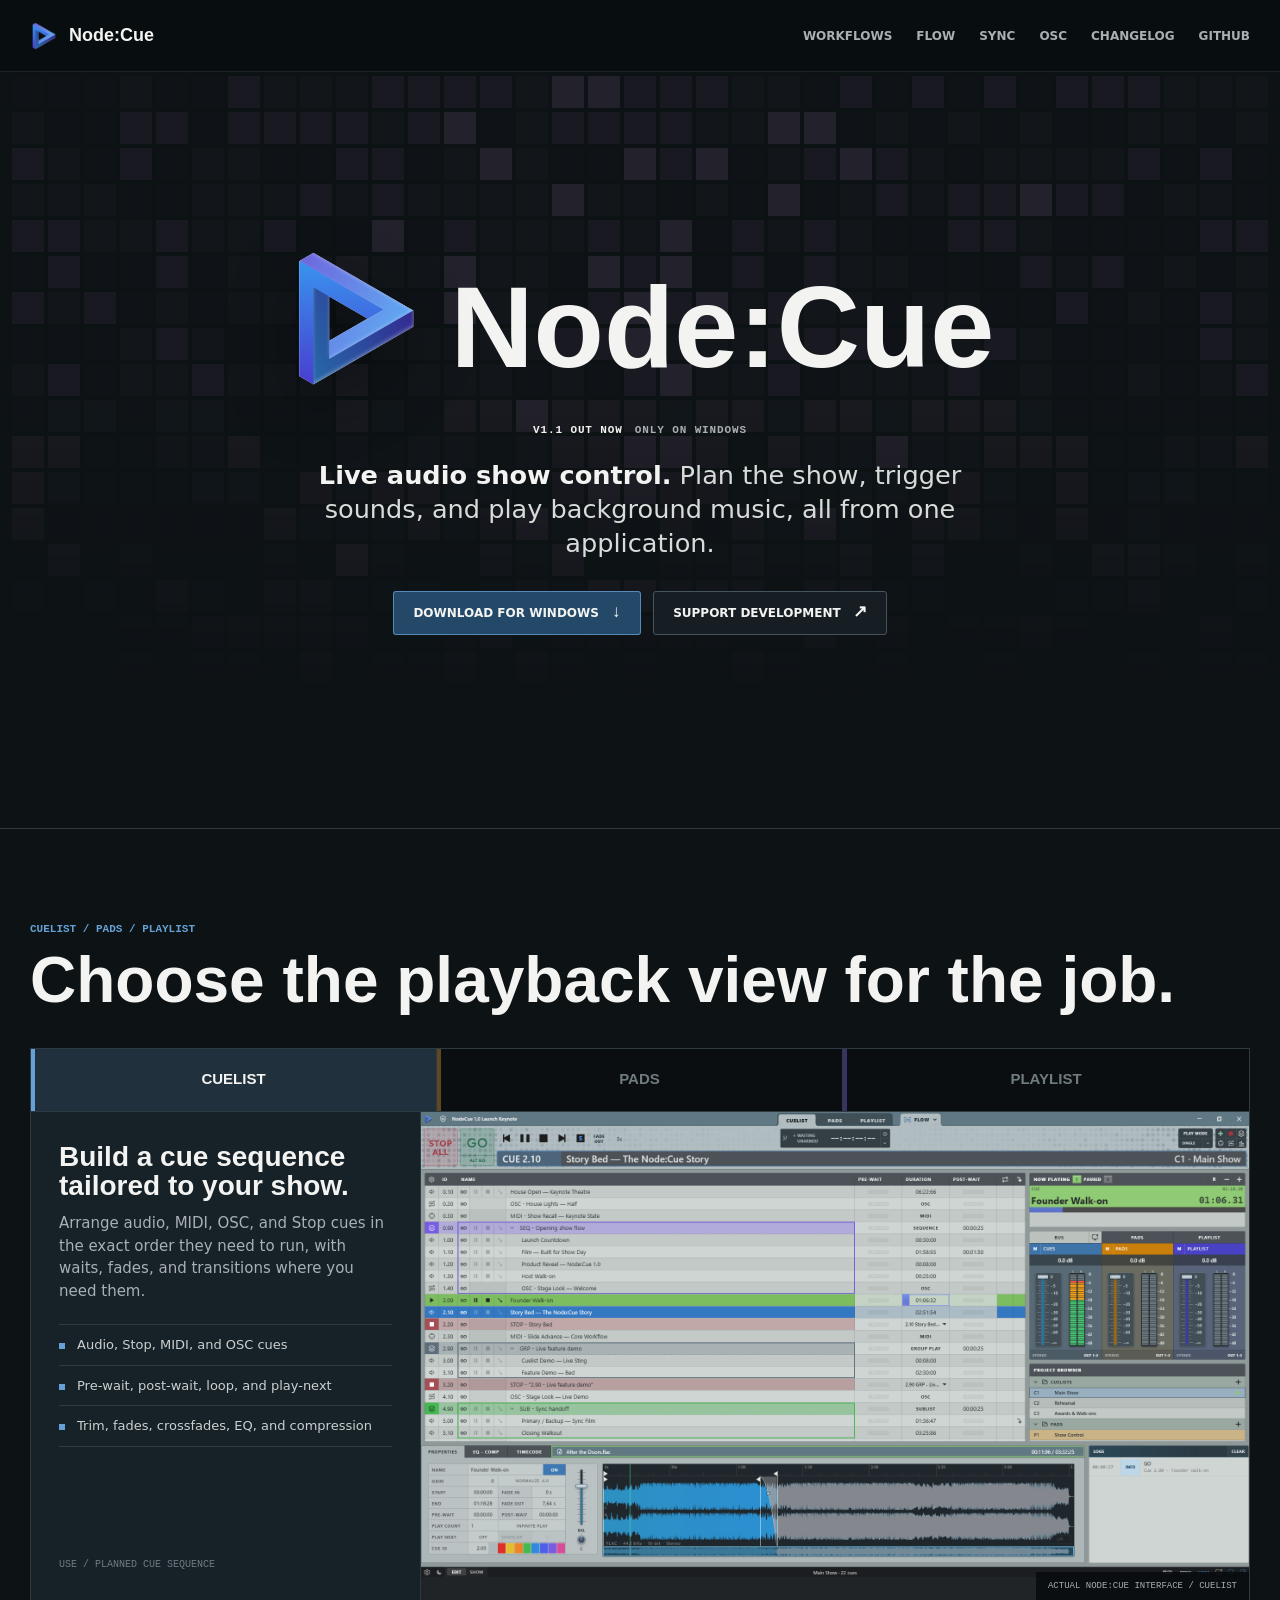
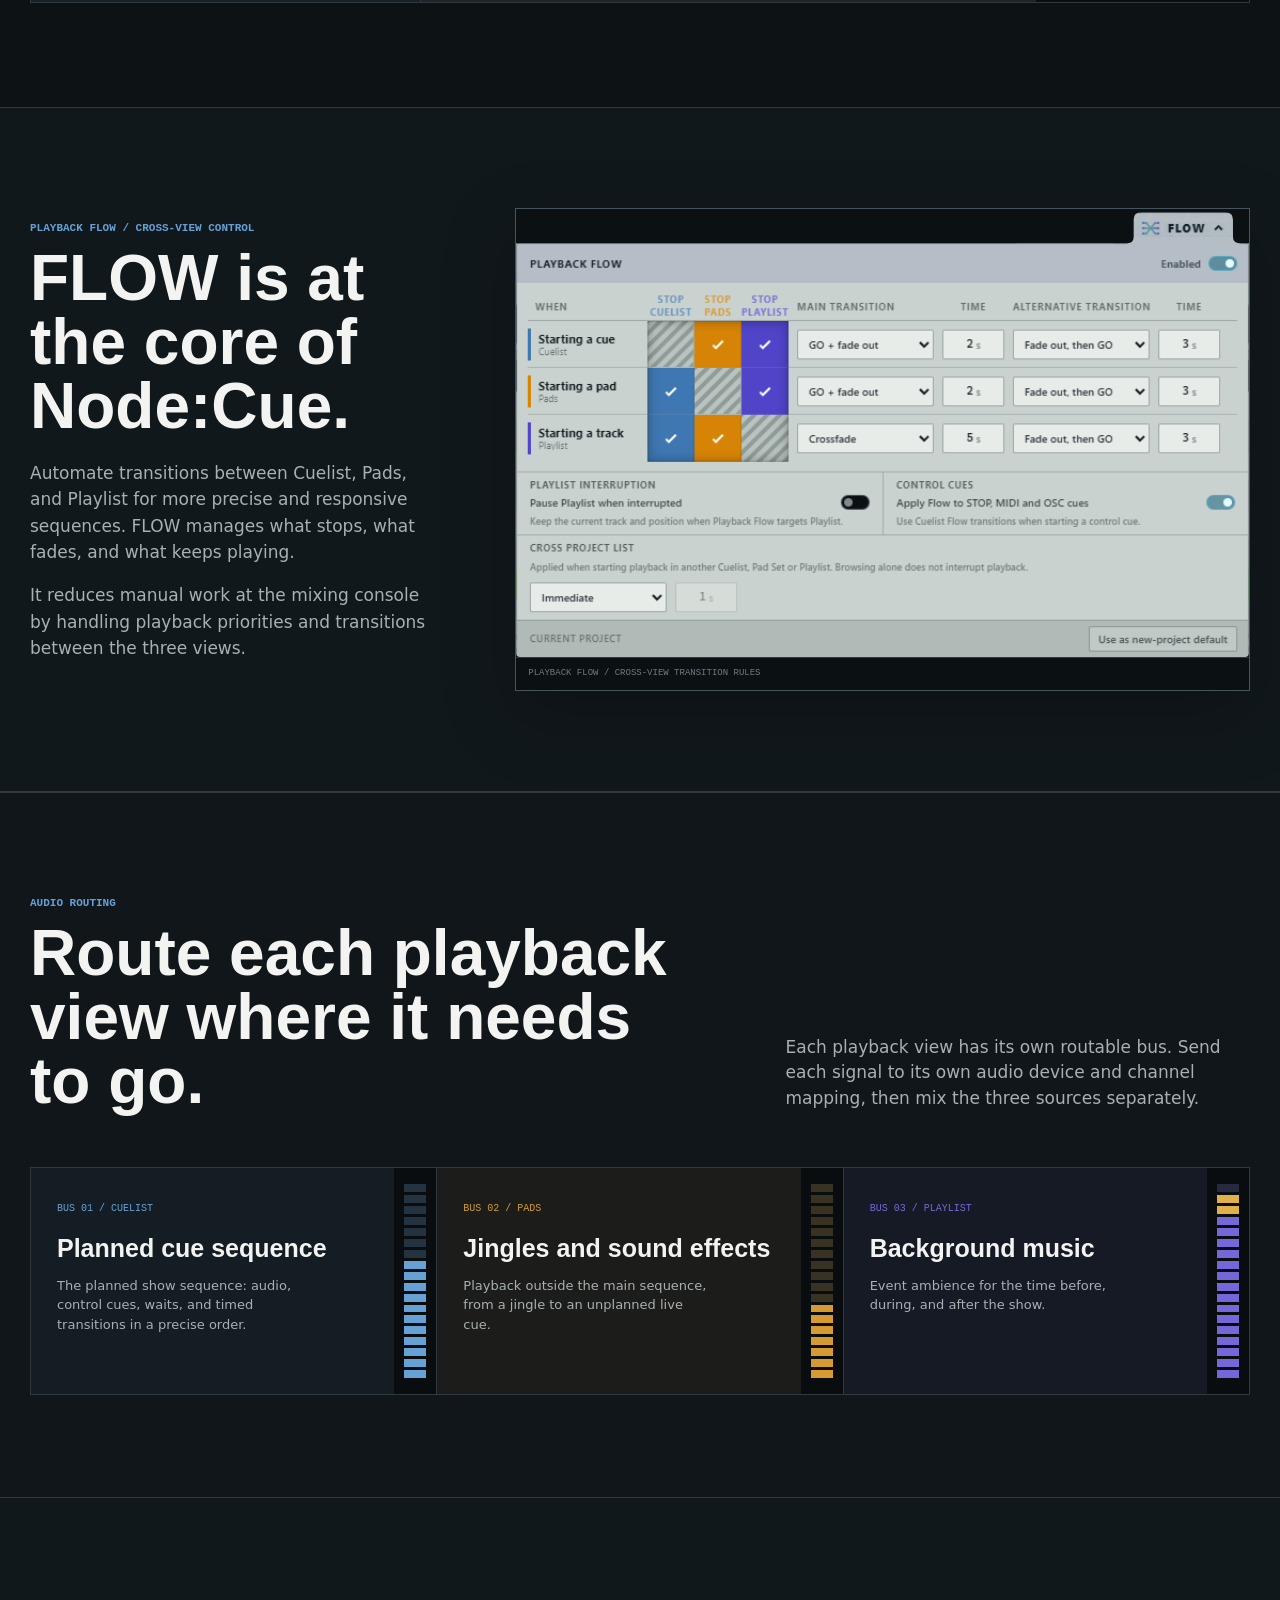
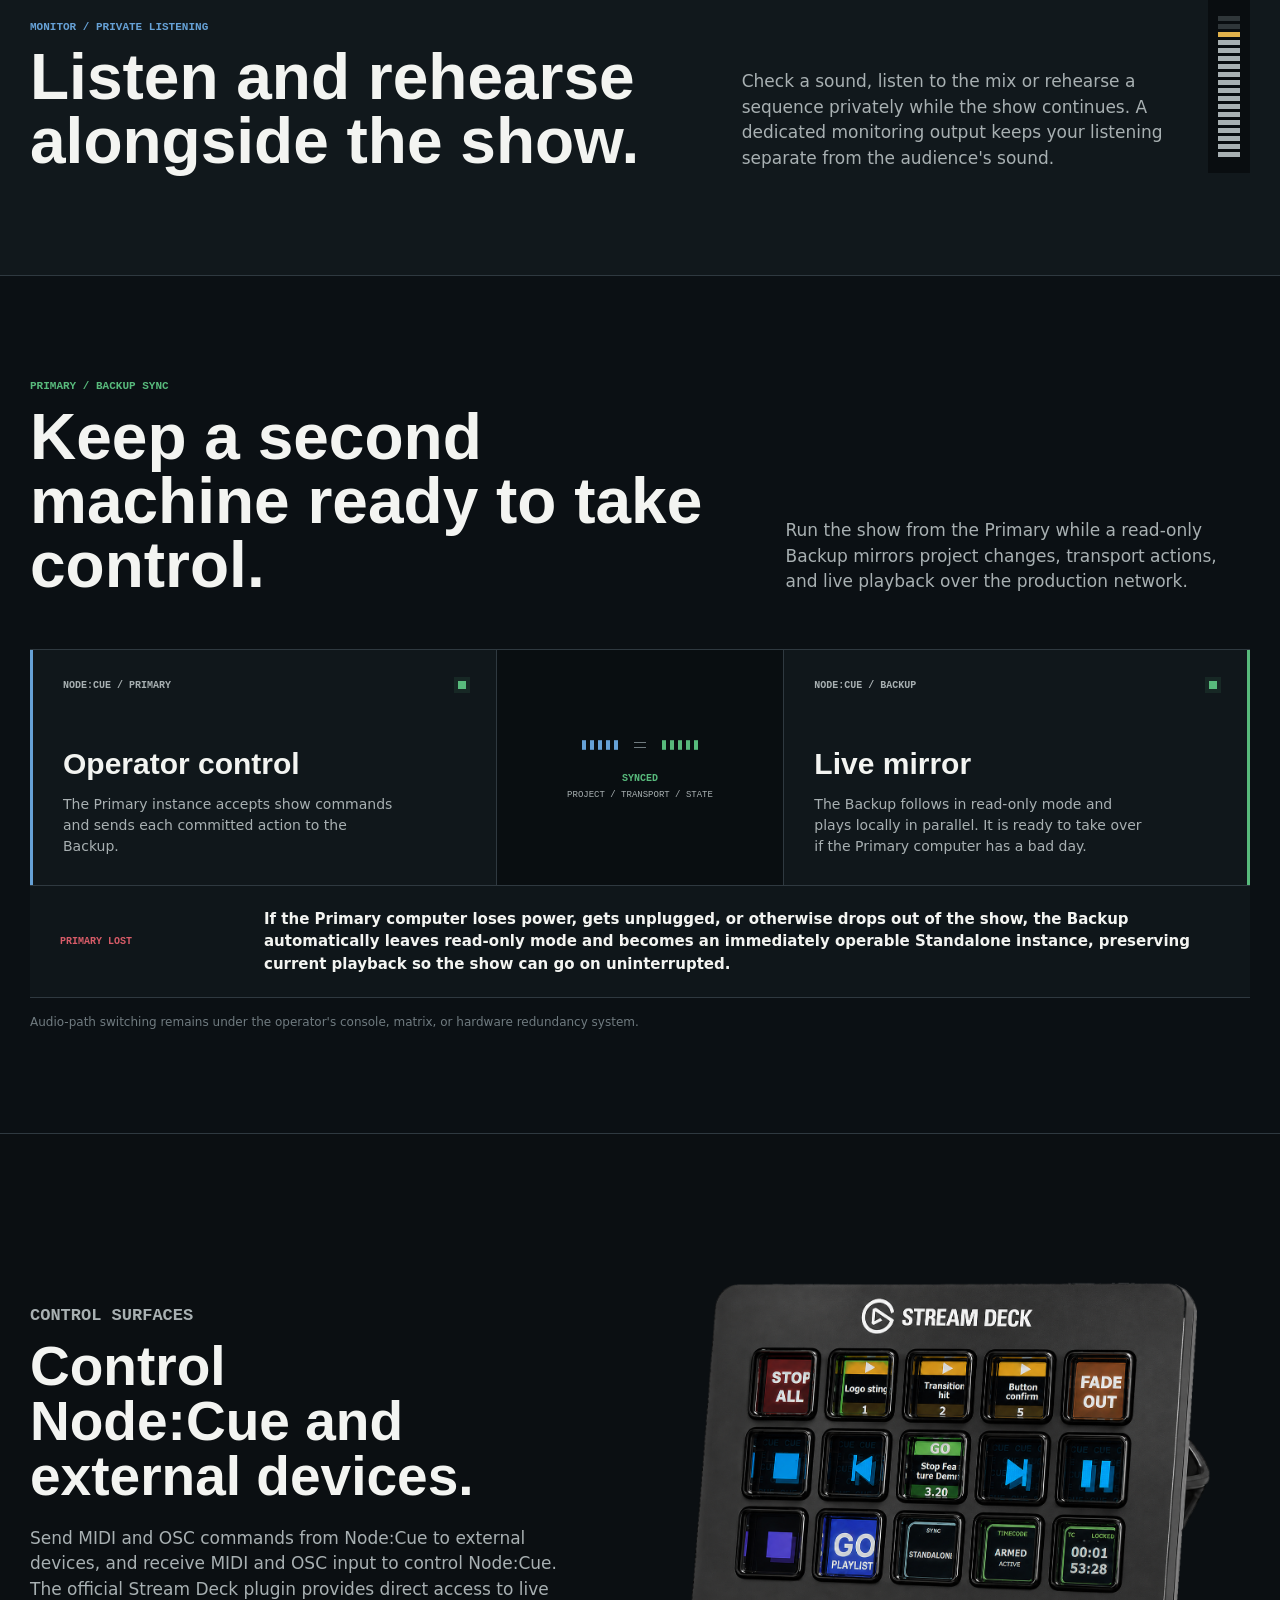
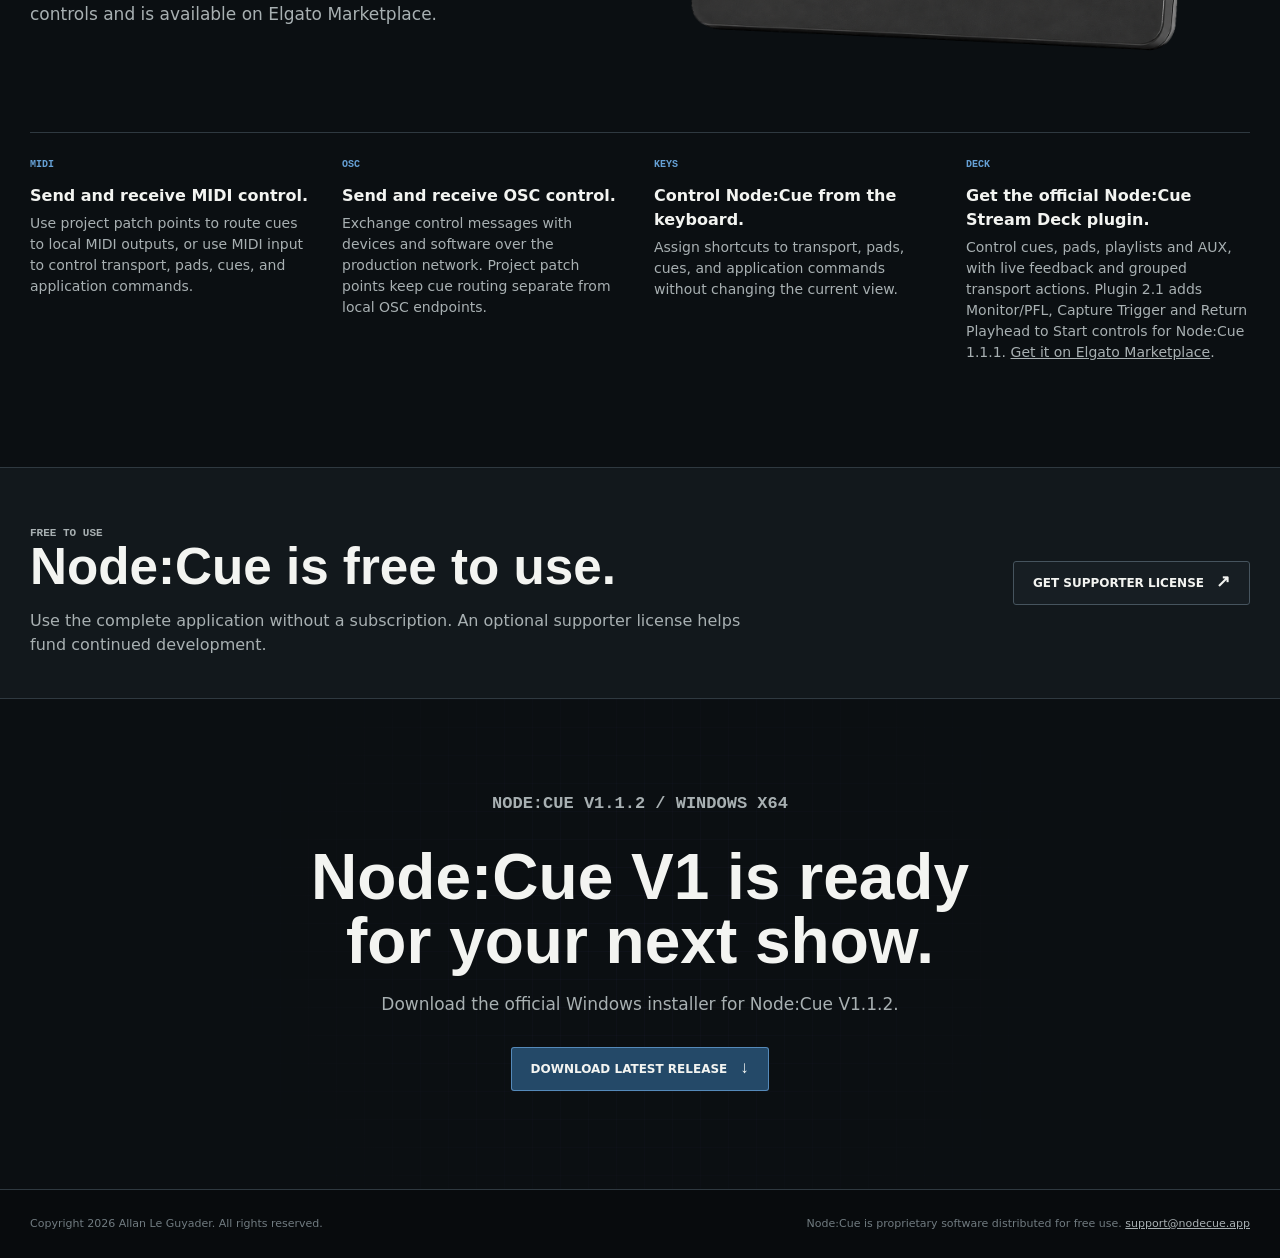
==== index.html @ 8a4561a1 "Release Node:Cue 1.1.2 documentation and download labels" ====
<!doctype html>
<html lang="en">
<head>
  <meta charset="utf-8">
  <meta name="viewport" content="width=device-width, initial-scale=1">
  <title>Node:Cue</title>
  <meta name="description" content="Node:Cue V1.1.2: live-audio cue playback and show control for Windows, with private monitoring, PFL/AFL listening, show simulation and Timecode triggering.">
  <link rel="canonical" href="https://nodecue.app/">
  <link rel="icon" type="image/png" href="nodecue-logo-transparent.png">
  <style>
    :root {
      color-scheme: dark;
      --ink: #0b0f12;
      --surface: #11171b;
      --surface-raised: #171e23;
      --surface-soft: #20282e;
      --line: #2f3940;
      --line-strong: #46545e;
      --text: #f3f4f1;
      --muted: #a8b0b2;
      --quiet: #707b80;
      --cue: #66a1d6;
      --pads: #d59a32;
      --playlist: #7667d8;
      --green: #58ba7c;
      --danger: #d85c68;
      --active-accent: var(--cue);
      --display: "Bahnschrift", "DIN Alternate", "Arial Narrow", sans-serif;
      --body: "Segoe UI Variable", "Segoe UI", system-ui, sans-serif;
      --mono: "Cascadia Mono", "SFMono-Regular", Consolas, monospace;
    }

    * { box-sizing: border-box; }

    html {
      scroll-behavior: smooth;
      background: var(--ink);
    }

    body {
      margin: 0;
      background: var(--ink);
      color: var(--text);
      font-family: var(--body);
      line-height: 1.5;
      overflow-x: hidden;
    }

    button,
    a { -webkit-tap-highlight-color: transparent; }

    a { color: inherit; }

    button { font: inherit; }

    :focus-visible {
      outline: 2px solid var(--cue);
      outline-offset: 4px;
    }

    .shell {
      width: min(1220px, calc(100% - 48px));
      margin: 0 auto;
    }

    .site-header {
      position: absolute;
      inset: 0 0 auto;
      z-index: 20;
      height: 72px;
      border-bottom: 1px solid rgba(255,255,255,.09);
      background: rgba(9,13,16,.86);
      backdrop-filter: blur(16px);
    }

    .site-header .shell {
      height: 100%;
      display: flex;
      align-items: center;
      justify-content: space-between;
      gap: 30px;
    }

    .brand {
      display: inline-flex;
      align-items: center;
      gap: 11px;
      color: var(--text);
      font-family: var(--display);
      font-size: 18px;
      font-weight: 700;
      text-decoration: none;
      letter-spacing: 0;
    }

    .brand img {
      width: 28px;
      height: 28px;
      object-fit: contain;
    }

    .site-nav {
      display: flex;
      align-items: center;
      gap: 24px;
      color: var(--muted);
      font-size: 12px;
      font-weight: 650;
      text-transform: uppercase;
    }

    .site-nav a {
      position: relative;
      text-decoration: none;
    }

    .site-nav a::after {
      position: absolute;
      content: "";
      left: 0;
      right: 100%;
      bottom: -7px;
      height: 1px;
      background: var(--cue);
      transition: right 160ms ease;
    }

    .site-nav a:hover { color: var(--text); }
    .site-nav a:hover::after { right: 0; }

    .hero {
      position: relative;
      min-height: min(860px, 92svh);
      padding: 112px 0 48px;
      overflow: hidden;
      background: #0d1215;
      border-bottom: 1px solid var(--line);
    }

    .disco-grid {
      --disco-tile-size: 32px;
      --disco-tile-gap: 4px;
      position: absolute;
      inset: 72px 0 0;
      display: grid;
      grid-template-columns: repeat(auto-fill, var(--disco-tile-size));
      grid-auto-rows: var(--disco-tile-size);
      justify-content: center;
      align-content: start;
      gap: var(--disco-tile-gap);
      padding: 4px;
      overflow: hidden;
      opacity: .52;
      pointer-events: none;
      -webkit-mask-image: linear-gradient(to bottom, #000 0%, #000 42%, transparent 84%);
      mask-image: linear-gradient(to bottom, #000 0%, #000 42%, transparent 84%);
    }

    .disco-tile {
      background: rgba(132,117,150,.035);
      transition: background-color 900ms ease, opacity 900ms ease;
    }

    .disco-tile.tone-low { background: rgba(140,122,165,.08); }
    .disco-tile.tone-mid { background: rgba(180,134,184,.14); }
    .disco-tile.tone-high { background: rgba(197,143,203,.23); }

    .hero .shell {
      position: relative;
      z-index: 2;
      min-height: calc(min(860px, 92svh) - 160px);
      display: flex;
      flex-direction: column;
      justify-content: center;
    }

    .hero-copy {
      width: min(840px, 100%);
      margin: auto;
      text-align: center;
    }

    .hero-lockup {
      display: flex;
      align-items: center;
      justify-content: center;
      gap: 24px;
      margin-bottom: 18px;
    }

    .hero-mark {
      width: clamp(104px, 11vw, 150px);
      height: auto;
      display: block;
      transform: translateY(-9px);
      filter: drop-shadow(0 22px 32px rgba(0,0,0,.34));
    }

    .hero-mark-wrap {
      flex: none;
      width: clamp(104px, 11vw, 150px);
    }

    .hero-mark-wrap .hero-mark { width: 100%; }

    .hero-mark-tint {
      opacity: 0;
      pointer-events: none;
      transition: opacity 320ms ease-in-out;
    }

    .hero-mark-pan:hover .hero-mark-tint {
      opacity: 1;
      transition: opacity 120ms ease-out;
    }

    .hero-mark-hit {
      fill: transparent;
      pointer-events: fill;
      cursor: default;
    }

    .hero-lockup h1 { margin-bottom: 0; }

    .system-label {
      display: inline-flex;
      align-items: center;
      gap: 12px;
      margin: 0 0 21px;
      color: var(--muted);
      font-family: var(--mono);
      font-size: 11px;
      font-weight: 700;
      letter-spacing: .08em;
      text-transform: uppercase;
    }

    .hero-lockup + .system-label {
      justify-content: center;
      margin-bottom: 21px;
    }

    .version-mark {
      padding: 0;
      border: 0;
      color: var(--text);
    }

    h1,
    h2,
    h3,
    p { margin-top: 0; }

    h1 {
      margin-bottom: 21px;
      font-family: var(--display);
      font-size: clamp(66px, 9vw, 126px);
      font-weight: 700;
      line-height: .86;
      letter-spacing: 0;
    }

    .hero-lead {
      max-width: 680px;
      margin-left: auto;
      margin-right: auto;
      margin-bottom: 0;
      color: #d7dcda;
      font-size: clamp(19px, 2vw, 27px);
      line-height: 1.32;
    }

    .hero-lead strong {
      color: var(--text);
      font-weight: 650;
    }

    .hero-actions {
      display: flex;
      flex-wrap: wrap;
      align-items: center;
      justify-content: center;
      gap: 12px;
      margin-top: 30px;
    }

    .button {
      min-height: 44px;
      display: inline-flex;
      align-items: center;
      justify-content: center;
      gap: 12px;
      padding: 0 19px;
      border: 1px solid var(--line-strong);
      border-radius: 3px;
      background: var(--surface-raised);
      color: var(--text);
      font-size: 12px;
      font-weight: 750;
      text-decoration: none;
      text-transform: uppercase;
      transition: transform 140ms ease, border-color 140ms ease, background-color 140ms ease;
    }

    .button::after {
      content: "\2193";
      font-family: var(--mono);
      font-size: 17px;
      line-height: 1;
    }

    .button.primary {
      border-color: rgba(102,161,214,.75);
      background: #244968;
    }

    .button.primary:hover {
      border-color: #8dc3f0;
      background: #2c587c;
      transform: translateY(-2px);
    }

    .button.secondary::after { content: "\2197"; }

    .button.secondary:hover {
      border-color: #697781;
      background: #202a30;
      transform: translateY(-2px);
    }

    .workflow {
      padding: 92px 0 104px;
      background: #0d1215;
    }

    .section-heading {
      display: grid;
      grid-template-columns: minmax(0, .8fr) minmax(300px, .55fr);
      gap: 80px;
      align-items: end;
      margin-bottom: 36px;
    }

    .section-kicker {
      margin-bottom: 10px;
      color: var(--active-accent);
      font-family: var(--mono);
      font-size: 11px;
      font-weight: 700;
      text-transform: uppercase;
    }

    h2 {
      margin-bottom: 0;
      font-family: var(--display);
      font-size: clamp(38px, 5vw, 68px);
      font-weight: 650;
      line-height: 1;
      letter-spacing: 0;
    }

    .section-heading > p {
      margin-bottom: 2px;
      color: var(--muted);
      font-size: 17px;
    }

    .workflow .section-heading {
      display: block;
    }

    .view-selector {
      display: grid;
      grid-template-columns: repeat(3, 1fr);
      border: 1px solid var(--line);
      background: #0a0e11;
    }

    .view-tab {
      position: relative;
      min-height: 62px;
      padding: 0 18px;
      border: 0;
      border-right: 1px solid var(--line);
      background: transparent;
      color: var(--quiet);
      cursor: pointer;
      font-family: var(--display);
      font-size: 15px;
      font-weight: 650;
      text-transform: uppercase;
      transition: color 140ms ease, background-color 140ms ease;
    }

    .view-tab:last-child { border-right: 0; }

    .view-tab::before {
      position: absolute;
      inset: 0 auto 0 0;
      width: 4px;
      content: "";
      background: var(--tab-accent);
      opacity: .42;
    }

    .view-tab:hover { color: var(--text); background: rgba(255,255,255,.025); }

    .view-tab[aria-selected="true"] {
      color: var(--text);
      background: color-mix(in srgb, var(--tab-accent) 18%, var(--surface));
    }

    .view-tab[aria-selected="true"]::before { opacity: 1; }

    .view-tab.cuelist { --tab-accent: var(--cue); }
    .view-tab.pads { --tab-accent: var(--pads); }
    .view-tab.playlist { --tab-accent: var(--playlist); }

    .workflow-stage {
      position: relative;
      border: 1px solid var(--line);
      border-top: 0;
      background: var(--surface);
    }

    .workflow-panel {
      display: none;
      grid-template-columns: minmax(360px, 32%) minmax(0, 1fr);
      min-height: 490px;
    }

    .workflow-panel.active {
      display: grid;
      animation: panel-in 220ms ease both;
    }

    @keyframes panel-in {
      from { opacity: 0; transform: translateX(10px); }
      to { opacity: 1; transform: translateX(0); }
    }

    .workflow-copy {
      display: flex;
      flex-direction: column;
      justify-content: space-between;
      padding: 30px 28px;
      border-right: 1px solid var(--line);
      background: color-mix(in srgb, var(--panel-accent) 7%, var(--surface));
    }

    .workflow-copy h3 {
      margin: 0 0 12px;
      font-family: var(--display);
      font-size: 28px;
      font-weight: 650;
      line-height: 1.05;
    }

    .workflow-copy p {
      color: var(--muted);
      font-size: 15px;
    }

    .feature-list {
      margin: 22px 0 0;
      padding: 0;
      list-style: none;
      border-top: 1px solid var(--line);
    }

    .feature-list li {
      position: relative;
      padding: 10px 0 10px 18px;
      border-bottom: 1px solid var(--line);
      color: #cbd0cf;
      font-size: 13px;
    }

    .feature-list li::before {
      position: absolute;
      left: 0;
      top: 18px;
      width: 6px;
      height: 6px;
      content: "";
      background: var(--panel-accent);
    }

    .workflow-mode {
      color: var(--quiet);
      font-family: var(--mono);
      font-size: 10px;
      text-transform: uppercase;
    }

    .workflow-shot {
      position: relative;
      min-width: 0;
      margin: 0;
      overflow: hidden;
      background: #202427;
    }

    .workflow-shot img {
      width: 100%;
      height: 100%;
      display: block;
      object-fit: contain;
      object-position: top left;
    }

    .workflow-shot figcaption {
      position: absolute;
      right: 0;
      bottom: 0;
      padding: 8px 12px;
      background: rgba(8,12,14,.9);
      color: var(--muted);
      font-family: var(--mono);
      font-size: 9px;
      text-transform: uppercase;
    }

    .flow-feature {
      padding: 100px 0;
      border-top: 1px solid var(--line);
      border-bottom: 1px solid var(--line);
      background: #11181c;
    }

    .flow-feature-grid {
      display: grid;
      grid-template-columns: minmax(300px, .72fr) minmax(0, 1.28fr);
      gap: 72px;
      align-items: center;
    }

    .flow-feature-copy h2 {
      max-width: 620px;
      margin-bottom: 22px;
      color: var(--text);
    }

    .flow-feature-copy > p:not(.section-kicker) {
      max-width: 580px;
      color: var(--muted);
      font-size: 17px;
      line-height: 1.55;
    }

    .flow-feature-link {
      display: inline-flex;
      gap: 10px;
      align-items: center;
      margin-top: 8px;
      color: var(--cue);
      font-family: var(--mono);
      font-size: 11px;
      font-weight: 700;
      text-decoration: none;
      text-transform: uppercase;
    }

    .flow-feature-link:hover { color: var(--text); }

    .flow-feature-shot {
      position: relative;
      min-width: 0;
      margin: 0;
      border: 1px solid var(--line-strong);
      background: #0b1013;
      box-shadow: 0 24px 65px rgba(0,0,0,.25);
    }

    .flow-feature-shot img {
      display: block;
      width: 100%;
      height: auto;
      image-rendering: auto;
      filter: contrast(1.025) saturate(.96);
    }

    .flow-feature-shot figcaption {
      padding: 9px 12px;
      border-top: 1px solid var(--line);
      color: var(--quiet);
      font-family: var(--mono);
      font-size: 9px;
      text-transform: uppercase;
    }

    .routing {
      padding: 102px 0;
      border-top: 1px solid var(--line);
      border-bottom: 1px solid var(--line);
      background: #10161a;
    }

    .routing .section-heading { margin-bottom: 54px; }

    .monitor-feature {
      padding: 102px 0;
      border-bottom: 1px solid var(--line);
      background: #11181c;
    }

    .monitor-feature .section-heading { margin-bottom: 0; }

    .monitor-layout {
      --channel: var(--muted);
      display: grid;
      grid-template-columns: minmax(0, 1fr) 42px;
      gap: 32px;
      align-items: stretch;
    }

    .signal-flow {
      display: grid;
      grid-template-columns: repeat(3, 1fr);
      gap: 1px;
      border: 1px solid var(--line);
      background: var(--line);
    }

    .signal-channel {
      --channel: var(--cue);
      display: grid;
      grid-template-columns: minmax(0, 1fr) 42px;
      min-height: 226px;
      background: #101519;
    }

    .signal-channel.pads { --channel: var(--pads); }
    .signal-channel.playlist { --channel: var(--playlist); }

    .signal-copy {
      padding: 26px;
      background: color-mix(in srgb, var(--channel) 6%, #101519);
    }

    .signal-copy span {
      color: var(--channel);
      font-family: var(--mono);
      font-size: 10px;
      text-transform: uppercase;
    }

    .signal-copy strong {
      display: block;
      margin: 12px 0 8px;
      font-family: var(--display);
      font-size: 25px;
      font-weight: 650;
    }

    .signal-copy p {
      max-width: 250px;
      margin: 0;
      color: var(--muted);
      font-size: 13px;
    }

    .meter {
      display: flex;
      flex-direction: column-reverse;
      gap: 3px;
      padding: 16px 10px;
      background: #090d10;
    }

    .meter i {
      display: block;
      flex: 1;
      min-height: 5px;
      background: color-mix(in srgb, var(--channel) 18%, #151b1f);
      transition: background-color 180ms ease, opacity 180ms ease;
    }

    .meter i.on { background: var(--channel); }
    .meter i.hot { background: #e0b14b; }

    .redundancy {
      padding: 102px 0;
      border-bottom: 1px solid var(--line);
      background: #0b1014;
    }

    .redundancy .section-kicker { color: var(--green); }

    .sync-diagram {
      display: grid;
      grid-template-columns: minmax(240px, 1fr) minmax(190px, .62fr) minmax(240px, 1fr);
      align-items: stretch;
      margin-top: 52px;
      border-top: 1px solid var(--line);
      border-bottom: 1px solid var(--line);
    }

    .sync-node {
      min-height: 210px;
      display: flex;
      flex-direction: column;
      justify-content: flex-start;
      padding: 28px 30px;
      background: #10171b;
    }

    .sync-node.primary { border-left: 3px solid var(--cue); }
    .sync-node.backup { border-right: 3px solid var(--green); }

    .sync-node-label {
      display: flex;
      align-items: center;
      justify-content: space-between;
      gap: 18px;
      color: var(--muted);
      font-family: var(--mono);
      font-size: 10px;
      font-weight: 700;
      text-transform: uppercase;
    }

    .sync-node-label i {
      width: 8px;
      height: 8px;
      flex: none;
      background: var(--green);
      box-shadow: 0 0 0 4px rgba(88,186,124,.1);
    }

    .sync-node strong {
      display: block;
      margin-top: 48px;
      margin-bottom: 8px;
      font-family: var(--display);
      font-size: 30px;
      font-weight: 650;
    }

    .sync-node p {
      max-width: 330px;
      margin: 0;
      color: var(--muted);
      font-size: 14px;
    }

    .sync-link {
      display: flex;
      flex-direction: column;
      justify-content: center;
      align-items: center;
      gap: 12px;
      padding: 28px;
      border-right: 1px solid var(--line);
      border-left: 1px solid var(--line);
      background: #090e11;
      text-align: center;
    }

    .sync-signals {
      display: flex;
      align-items: center;
      gap: 16px;
      flex: none;
    }

    .sync-signal {
      display: flex;
      align-items: center;
      gap: 4px;
      width: 36px;
      height: 28px;
      flex: none;
      color: var(--cue);
    }

    .sync-signal.backup {
      color: var(--green);
      transform: scaleX(-1);
    }

    .sync-signal i {
      width: 4px;
      height: 24px;
      flex: none;
      background: currentColor;
      transform: scaleY(.4);
      animation: sync-signal 2.4s ease-in-out infinite;
    }

    /* Both copies share the same phases; only the Backup's horizontal axis is mirrored. */
    .sync-signal i:nth-child(2) { animation-delay: -.16s; }
    .sync-signal i:nth-child(3) { animation-delay: -.32s; }
    .sync-signal i:nth-child(4) { animation-delay: -.48s; }
    .sync-signal i:nth-child(5) { animation-delay: -.64s; }

    .sync-match {
      display: flex;
      flex-direction: column;
      gap: 4px;
      width: 12px;
      flex: none;
    }

    .sync-match::before,
    .sync-match::after {
      content: "";
      height: 1px;
      background: var(--quiet);
    }

    @keyframes sync-signal {
      0%, 100% { transform: scaleY(.3); }
      30% { transform: scaleY(.8); }
      50% { transform: scaleY(.42); }
      70% { transform: scaleY(1); }
      85% { transform: scaleY(.5); }
    }

    .sync-link-copy {
      min-width: 0;
      color: var(--muted);
      font-family: var(--mono);
      font-size: 9px;
      text-transform: uppercase;
    }

    .sync-link-copy strong {
      display: block;
      margin-bottom: 3px;
      color: var(--green);
      font-size: 10px;
    }

    .takeover-rule {
      display: grid;
      grid-template-columns: 180px minmax(0, 1fr);
      gap: 24px;
      align-items: center;
      padding: 22px 30px;
      border-bottom: 1px solid var(--line);
      background: #0f161a;
    }

    .takeover-rule span {
      color: var(--danger);
      font-family: var(--mono);
      font-size: 10px;
      font-weight: 700;
      text-transform: uppercase;
    }

    .takeover-rule strong {
      font-size: 15px;
      font-weight: 600;
    }

    .takeover-note {
      margin: 15px 0 0;
      color: var(--quiet);
      font-size: 12px;
    }

    .integrations {
      padding: 104px 0;
      background: #0b0f12;
    }

    .integration-grid {
      display: grid;
      grid-template-columns: minmax(0, 1fr) minmax(0, 1.1fr);
      gap: 44px 56px;
      align-items: center;
    }

    .integration-intro {
      max-width: 550px;
    }

    .integration-intro h2 {
      font-size: clamp(38px, 4.3vw, 60px);
      text-wrap: balance;
    }

    .integration-intro p {
      margin-top: 22px;
      color: var(--muted);
      font-size: 17px;
    }

    .capability-list {
      grid-column: 1 / -1;
      display: grid;
      grid-template-columns: repeat(4, minmax(0, 1fr));
      gap: 28px;
      border-top: 1px solid var(--line);
    }

    .streamdeck-figure {
      margin: 0;
      width: 100%;
      max-width: 600px;
      justify-self: center;
    }

    .streamdeck-figure img {
      display: block;
      width: 100%;
      height: auto;
    }

    .capability {
      display: grid;
      grid-template-rows: auto 1fr;
      align-content: start;
      gap: 12px;
      padding: 24px 0 0;
    }

    .capability code {
      color: var(--cue);
      font-family: var(--mono);
      font-size: 10px;
      font-weight: 700;
      text-transform: uppercase;
    }

    .capability strong {
      display: block;
      margin-bottom: 5px;
      font-size: 16px;
      font-weight: 650;
    }

    .capability p {
      margin: 0;
      color: var(--muted);
      font-size: 14px;
    }

    .support-band {
      border-top: 1px solid var(--line);
      border-bottom: 1px solid var(--line);
      background: #12181c;
    }

    .support-band .shell {
      min-height: 230px;
      display: grid;
      grid-template-columns: minmax(0, 1fr) auto;
      align-items: center;
      gap: 56px;
    }

    .support-copy h2 { font-size: clamp(34px, 4vw, 56px); }

    .support-copy p {
      max-width: 720px;
      margin: 16px 0 0;
      color: var(--muted);
    }

    .download-band {
      position: relative;
      overflow: hidden;
      padding: 92px 0 98px;
      background: #0b0f12;
      text-align: center;
    }

    .download-band::before {
      position: absolute;
      inset: 0;
      content: "";
      opacity: .28;
      background-image:
        linear-gradient(rgba(118,103,216,.14) 1px, transparent 1px),
        linear-gradient(90deg, rgba(118,103,216,.14) 1px, transparent 1px);
      background-size: 28px 28px;
      -webkit-mask-image: radial-gradient(circle at center, #000, transparent 65%);
      mask-image: radial-gradient(circle at center, #000, transparent 65%);
      pointer-events: none;
    }

    .download-band .shell { position: relative; }

    .download-band h2 {
      max-width: 760px;
      margin: 0 auto 19px;
    }

    .download-band p {
      max-width: 620px;
      margin: 0 auto 29px;
      color: var(--muted);
      font-size: 17px;
    }

    .download-band .button { margin: 0 auto; }

    .site-footer {
      padding: 26px 0;
      border-top: 1px solid var(--line);
      background: #080b0d;
      color: var(--quiet);
      font-size: 11px;
    }

    .site-footer .shell {
      display: flex;
      justify-content: space-between;
      gap: 30px;
    }

    .site-footer a { color: var(--muted); }

    @media (max-width: 1100px) {
      .capability-list { grid-template-columns: repeat(2, minmax(0, 1fr)); gap: 0 36px; }
      .capability { padding: 24px 0; border-bottom: 1px solid var(--line); }
    }

    @media (max-width: 900px) {
      .shell { width: min(100% - 30px, 760px); }
      .site-nav { gap: 14px; }
      .hero-copy { width: 100%; }
      .section-heading { grid-template-columns: 1fr; gap: 25px; }
      .integration-grid { grid-template-columns: 1fr; gap: 32px; }
      .workflow-panel { grid-template-columns: 1fr; }
      .workflow-copy { border-right: 0; border-bottom: 1px solid var(--line); }
      .workflow-shot { min-height: 420px; }
      .signal-flow { grid-template-columns: 1fr; }
      .signal-channel { min-height: 168px; }
      .sync-diagram { grid-template-columns: 1fr; }
      .sync-link { min-height: 112px; border: 1px solid var(--line); border-top: 0; }
      .sync-node.primary { border-bottom: 1px solid var(--line); }
      .sync-node.backup { border-top: 1px solid var(--line); }
      .integration-intro { max-width: 640px; }
      .streamdeck-figure { max-width: 520px; }
      .support-band .shell { grid-template-columns: 1fr; gap: 28px; padding: 42px 0; }
      .flow-feature-grid { grid-template-columns: 1fr; gap: 38px; }
    }

    @media (max-width: 620px) {
      .site-header { height: 62px; }
      .site-header .shell { gap: 14px; }
      .brand { font-size: 16px; }
      .brand img { width: 24px; height: 24px; }
      .site-nav a:first-child,
      .site-nav a:last-child { display: none; }
      .site-nav { gap: 12px; font-size: 10px; }
      .hero { padding-top: 92px; min-height: auto; }
      .disco-grid { inset: 62px 0 0; }
      h1 { font-size: clamp(56px, 20.5vw, 80px); }
      .hero-lead { font-size: 18px; }
      .hero-actions { align-items: stretch; flex-direction: column; }
      .button { width: 100%; }
      .hero-mark-wrap { width: 94px; }
      .hero-lockup { gap: 16px; margin-bottom: 12px; }
      .hero-lockup h1 { font-size: clamp(48px, 16vw, 68px); }
      .workflow, .routing, .redundancy, .integrations, .flow-feature, .monitor-feature { padding: 68px 0; }
      .view-tab { min-height: 52px; padding: 0 8px; font-size: 12px; }
      .workflow-shot { min-height: 300px; }
      .workflow-shot img { object-position: top left; }
      .sync-node { min-height: 176px; padding: 24px 22px; }
      .takeover-rule { grid-template-columns: 1fr; gap: 8px; padding: 20px 22px; }
      .capability-list { grid-template-columns: 1fr; }
      .capability { grid-template-columns: 44px minmax(0, 1fr); grid-template-rows: auto; gap: 15px; }
      .support-band .button { width: 100%; }
      .site-footer .shell { flex-direction: column; gap: 7px; }
    }

    @media (prefers-reduced-motion: reduce) {
      html { scroll-behavior: auto; }
      *, *::before, *::after {
        animation-duration: .01ms !important;
        animation-iteration-count: 1 !important;
        transition-duration: .01ms !important;
      }
    }
  </style>
</head>
<body>
  <header class="site-header">
    <div class="shell">
      <a class="brand" href="#top" aria-label="Node:Cue home">
        <img src="nodecue-logo-transparent.png" alt="" aria-hidden="true">
        <span>Node:Cue</span>
      </a>
      <nav class="site-nav" aria-label="Primary navigation">
        <a href="#workflows">Workflows</a>
        <a href="#flow">FLOW</a>
        <a href="#redundancy">Sync</a>
        <a href="osc.html">OSC</a>
        <a href="changelog.html">Changelog</a>
        <a href="https://github.com/allanlg/NodeCue">GitHub</a>
      </nav>
    </div>
  </header>

  <main id="top">
    <section class="hero" aria-labelledby="hero-title">
      <div class="disco-grid" aria-hidden="true"></div>
      <div class="shell">
        <div class="hero-copy">
          <div class="hero-lockup">
            <div class="hero-mark-wrap">
              <svg class="hero-mark" viewBox="0 0 1024 1024" width="1024" height="1024" role="img" aria-label="Node:Cue: Cuelist, Pads and Playlist">
                <defs>
                  <!-- The three continuous faces follow the seams of the original 1024px logo. -->
                  <path id="logo-face-cuelist" d="M96 94 L707 447 L592 513 L200 287 L200 992 L96 933 Z"/>
                  <path id="logo-face-pads" d="M96 94 L200 35 L925 454 L314 806 L314 674 L707 447 Z"/>
                  <path id="logo-face-playlist" d="M200 287 L314 353 L314 806 L925 454 L925 574 L200 992 Z"/>
                  <clipPath id="logo-clip-cuelist"><use href="#logo-face-cuelist"/></clipPath>
                  <clipPath id="logo-clip-pads"><use href="#logo-face-pads"/></clipPath>
                  <clipPath id="logo-clip-playlist"><use href="#logo-face-playlist"/></clipPath>
                  <!-- Tint original luminance with the playback colours; retain the PNG alpha and relief. -->
                  <filter id="logo-tint-cuelist" color-interpolation-filters="sRGB">
                    <feColorMatrix type="saturate" values="0"/>
                    <feComponentTransfer><feFuncR type="linear" slope="0.895"/><feFuncG type="linear" slope="1.412"/><feFuncB type="linear" slope="1.877"/></feComponentTransfer>
                  </filter>
                  <filter id="logo-tint-pads" color-interpolation-filters="sRGB">
                    <feColorMatrix type="saturate" values="0"/>
                    <feComponentTransfer><feFuncR type="linear" slope="1.16"/><feFuncG type="linear" slope="0.91"/><feFuncB type="linear" slope="0.57"/></feComponentTransfer>
                  </filter>
                  <filter id="logo-tint-playlist" color-interpolation-filters="sRGB">
                    <feColorMatrix type="saturate" values="0"/>
                    <feComponentTransfer><feFuncR type="linear" slope="1.035"/><feFuncG type="linear" slope="0.904"/><feFuncB type="linear" slope="1.895"/></feComponentTransfer>
                  </filter>
                </defs>
                <image href="nodecue-logo-transparent.png" width="1024" height="1024" pointer-events="none"/>
                <g class="hero-mark-pan" data-player="cuelist">
                  <image class="hero-mark-tint" href="nodecue-logo-transparent.png" width="1024" height="1024" clip-path="url(#logo-clip-cuelist)" filter="url(#logo-tint-cuelist)"/>
                  <use class="hero-mark-hit" href="#logo-face-cuelist"/>
                </g>
                <g class="hero-mark-pan" data-player="pads">
                  <image class="hero-mark-tint" href="nodecue-logo-transparent.png" width="1024" height="1024" clip-path="url(#logo-clip-pads)" filter="url(#logo-tint-pads)"/>
                  <use class="hero-mark-hit" href="#logo-face-pads"/>
                </g>
                <g class="hero-mark-pan" data-player="playlist">
                  <image class="hero-mark-tint" href="nodecue-logo-transparent.png" width="1024" height="1024" clip-path="url(#logo-clip-playlist)" filter="url(#logo-tint-playlist)"/>
                  <use class="hero-mark-hit" href="#logo-face-playlist"/>
                </g>
              </svg>
            </div>
            <h1 id="hero-title">Node:Cue</h1>
          </div>
          <p class="system-label"><span class="version-mark">V1.1 Out now</span><span>Only on Windows</span></p>
          <p class="hero-lead">
            <strong>Live audio show control.</strong> Plan the show, trigger sounds, and play
            background music, all from one application.
          </p>
          <div class="hero-actions">
            <a
              class="button primary"
              href="https://github.com/allanlg/NodeCue/releases/latest"
              data-download-latest
              data-goatcounter-click="download-installer"
              data-goatcounter-title="Download latest installer"
              data-goatcounter-no-session="1"
            >Download for Windows</a>
            <a class="button secondary" href="https://buy.polar.sh/polar_cl_3qQV0sqOwt6LvKFfmtN0CWsvdRYKmk0GKHq1a01hk98">Support development</a>
          </div>
        </div>
      </div>
    </section>

    <section class="workflow" id="workflows" aria-labelledby="workflow-title">
      <div class="shell">
        <header class="section-heading">
          <div>
            <p class="section-kicker">Cuelist / Pads / Playlist</p>
            <h2 id="workflow-title">Choose the playback view for the job.</h2>
          </div>
        </header>

        <div class="view-selector" role="tablist" aria-label="Node:Cue workflows">
          <button class="view-tab cuelist" type="button" role="tab" aria-selected="true" aria-controls="workflow-cuelist" id="tab-cuelist" data-view="cuelist">Cuelist</button>
          <button class="view-tab pads" type="button" role="tab" aria-selected="false" aria-controls="workflow-pads" id="tab-pads" data-view="pads">Pads</button>
          <button class="view-tab playlist" type="button" role="tab" aria-selected="false" aria-controls="workflow-playlist" id="tab-playlist" data-view="playlist">Playlist</button>
        </div>

        <div class="workflow-stage">
          <article class="workflow-panel active" id="workflow-cuelist" role="tabpanel" aria-labelledby="tab-cuelist" data-view="cuelist" style="--panel-accent: var(--cue);">
            <div class="workflow-copy">
              <div>
                <h3>Build a cue sequence tailored to your show.</h3>
                <p>Arrange audio, MIDI, OSC, and Stop cues in the exact order they need to run, with waits, fades, and transitions where you need them.</p>
                <ul class="feature-list">
                  <li>Audio, Stop, MIDI, and OSC cues</li>
                  <li>Pre-wait, post-wait, loop, and play-next</li>
                  <li>Trim, fades, crossfades, EQ, and compression</li>
                </ul>
              </div>
              <span class="workflow-mode">Use / Planned cue sequence</span>
            </div>
            <figure class="workflow-shot">
              <img src="assets/screenshots/nodecue-cuelist-20260907.png" alt="Node:Cue Cuelist running the Node:Cue Launch Keynote with audio, MIDI, OSC, Stop cues, Now Playing, buses, and waveform editing">
              <figcaption>Actual Node:Cue interface / Cuelist</figcaption>
            </figure>
          </article>

          <article class="workflow-panel" id="workflow-pads" role="tabpanel" aria-labelledby="tab-pads" data-view="pads" style="--panel-accent: var(--pads);">
            <div class="workflow-copy">
              <div>
                <h3>Keep your jingles ready to play.</h3>
                <p>Keep jingles, stings, and sound effects available outside the main cue sequence, ready to trigger whenever the show needs them.</p>
                <ul class="feature-list">
                  <li>Pages, custom images, colors, and hotkeys</li>
                  <li>Trigger jingles and sound effects without changing the planned sequence</li>
                  <li>Keep playback available for simultaneous live cues</li>
                </ul>
              </div>
              <span class="workflow-mode">Use / Jingles and sound effects</span>
            </div>
            <figure class="workflow-shot">
              <img src="assets/screenshots/nodecue-pads-20260907.png" alt="Node:Cue Pads with custom images, colors, hotkeys, simultaneous cue and pad playback, bus meters, EQ, compression, and live RTA">
              <figcaption>Actual Node:Cue interface / Pads</figcaption>
            </figure>
          </article>

          <article class="workflow-panel" id="workflow-playlist" role="tabpanel" aria-labelledby="tab-playlist" data-view="playlist" style="--panel-accent: var(--playlist);">
            <div class="workflow-copy">
              <div>
                <h3>An integrated player for background music.</h3>
                <p>Play event ambience from tracks or Auxiliary In before, during, and after the show, without tying it to the Cuelist sequence.</p>
                <ul class="feature-list">
                  <li>Auto-trim with independent manual trim edges, and overlap for continuous background music</li>
                  <li>Random playback with a visible shuffled order and optional automatic reshuffling on loop</li>
                  <li>Resume playback from the same place after an interruption</li>
                  <li>Normalize tracks for a consistent playlist level</li>
                  <li>Bring in a physical input or route an external app through a virtual audio device, with controlled transitions to tracks</li>
                </ul>
              </div>
              <span class="workflow-mode">Use / Background music</span>
            </div>
            <figure class="workflow-shot">
              <img src="assets/screenshots/nodecue-playlist-20260907.png" alt="Node:Cue Playlist playing Quiet Machines with auto-trim and overlap controls, Now Playing, bus meters, waveform, EQ, and compression">
              <figcaption>Actual Node:Cue interface / Playlist</figcaption>
            </figure>
          </article>
        </div>
      </div>
    </section>

    <section class="flow-feature" id="flow" aria-labelledby="flow-title">
      <div class="shell flow-feature-grid">
        <div class="flow-feature-copy">
          <p class="section-kicker">Playback Flow / Cross-view control</p>
          <h2 id="flow-title">FLOW is at the core of Node:Cue.</h2>
          <p>Automate transitions between Cuelist, Pads, and Playlist for more precise and responsive sequences. FLOW manages what stops, what fades, and what keeps playing.</p>
          <p>It reduces manual work at the mixing console by handling playback priorities and transitions between the three views.</p>
        </div>
        <figure class="flow-feature-shot">
          <img src="assets/screenshots/nodecue-flow-20260907.svg" alt="Node:Cue Playback Flow showing transitions between players and Cross Project List settings">
          <figcaption>Playback Flow / cross-view transition rules</figcaption>
        </figure>
      </div>
    </section>

    <section class="routing" aria-labelledby="routing-title">
      <div class="shell">
        <header class="section-heading">
          <div>
            <p class="section-kicker">Audio routing</p>
            <h2 id="routing-title">Route each playback view where it needs to go.</h2>
          </div>
          <p>Each playback view has its own routable bus. Send each signal to its own audio device and channel mapping, then mix the three sources separately.</p>
        </header>

        <div class="signal-flow" aria-label="Node:Cue bus routing">
          <article class="signal-channel cuelist">
            <div class="signal-copy">
              <span>Bus 01 / Cuelist</span>
              <strong>Planned cue sequence</strong>
              <p>The planned show sequence: audio, control cues, waits, and timed transitions in a precise order.</p>
            </div>
            <div class="meter" aria-hidden="true"></div>
          </article>
          <article class="signal-channel pads">
            <div class="signal-copy">
              <span>Bus 02 / Pads</span>
              <strong>Jingles and sound effects</strong>
              <p>Playback outside the main sequence, from a jingle to an unplanned live cue.</p>
            </div>
            <div class="meter" aria-hidden="true"></div>
          </article>
          <article class="signal-channel playlist">
            <div class="signal-copy">
              <span>Bus 03 / Playlist</span>
              <strong>Background music</strong>
              <p>Event ambience for the time before, during, and after the show.</p>
            </div>
            <div class="meter" aria-hidden="true"></div>
          </article>
        </div>
      </div>
    </section>

    <section class="monitor-feature" id="monitor" aria-labelledby="monitor-title">
      <div class="shell monitor-layout">
        <header class="section-heading">
          <div>
            <p class="section-kicker">Monitor / Private listening</p>
            <h2 id="monitor-title">Listen and rehearse alongside the show.</h2>
          </div>
          <p>Check a sound, listen to the mix or rehearse a sequence privately while the show continues. A dedicated monitoring output keeps your listening separate from the audience's sound.</p>
        </header>
        <div class="meter" aria-hidden="true"></div>
      </div>
    </section>

    <section class="redundancy" id="redundancy" aria-labelledby="redundancy-title">
      <div class="shell">
        <header class="section-heading">
          <div>
            <p class="section-kicker">Primary / Backup Sync</p>
            <h2 id="redundancy-title">Keep a second machine ready to take control.</h2>
          </div>
          <p>Run the show from the Primary while a read-only Backup mirrors project changes, transport actions, and live playback over the production network.</p>
        </header>

        <div class="sync-diagram" aria-label="Primary and Backup Node:Cue instances synchronized over the network">
          <article class="sync-node primary">
            <div class="sync-node-label"><span>Node:Cue / Primary</span><i aria-hidden="true"></i></div>
            <div>
              <strong>Operator control</strong>
              <p>The Primary instance accepts show commands and sends each committed action to the Backup.</p>
            </div>
          </article>

          <div class="sync-link" aria-hidden="true">
            <div class="sync-signals">
              <span class="sync-signal primary"><i></i><i></i><i></i><i></i><i></i></span>
              <span class="sync-match"></span>
              <span class="sync-signal backup"><i></i><i></i><i></i><i></i><i></i></span>
            </div>
            <div class="sync-link-copy">
              <strong>Synced</strong>
              Project / transport / state
            </div>
          </div>

          <article class="sync-node backup">
            <div class="sync-node-label"><span>Node:Cue / Backup</span><i aria-hidden="true"></i></div>
            <div>
              <strong>Live mirror</strong>
              <p>The Backup follows in read-only mode and plays locally in parallel. It is ready to take over if the Primary computer has a bad day.</p>
            </div>
          </article>
        </div>

        <div class="takeover-rule">
          <span>Primary lost</span>
          <strong>If the Primary computer loses power, gets unplugged, or otherwise drops out of the show, the Backup automatically leaves read-only mode and becomes an immediately operable Standalone instance, preserving current playback so the show can go on uninterrupted.</strong>
        </div>
        <p class="takeover-note">Audio-path switching remains under the operator's console, matrix, or hardware redundancy system.</p>
      </div>
    </section>

    <section class="integrations" aria-labelledby="integrations-title">
      <div class="shell integration-grid">
        <div class="integration-intro">
          <p class="section-kicker">Control surfaces</p>
          <h2 id="integrations-title">Control Node:Cue and external devices.</h2>
          <p>Send MIDI and OSC commands from Node:Cue to external devices, and receive MIDI and OSC input to control Node:Cue. The official Stream Deck plugin provides direct access to live controls and is available on Elgato Marketplace.</p>
        </div>
          <figure class="streamdeck-figure">
            <img src="assets/nodecue-streamdeck-studio-20260904.png" width="1449" height="1086" loading="lazy" decoding="async" alt="Stream Deck displaying the Node:Cue plugin: cue transport, pads, playlist controls, Sync status, and armed timecode.">
          </figure>
          <div class="capability-list">
          <article class="capability">
            <code>MIDI</code>
            <div><strong>Send and receive MIDI control.</strong><p>Use project patch points to route cues to local MIDI outputs, or use MIDI input to control transport, pads, cues, and application commands.</p></div>
          </article>
          <article class="capability">
            <code>OSC</code>
            <div><strong>Send and receive OSC control.</strong><p>Exchange control messages with devices and software over the production network. Project patch points keep cue routing separate from local OSC endpoints.</p></div>
          </article>
          <article class="capability">
            <code>Keys</code>
              <div><strong>Control Node:Cue from the keyboard.</strong><p>Assign shortcuts to transport, pads, cues, and application commands without changing the current view.</p></div>
          </article>
          <article class="capability">
            <code>Deck</code>
            <div><strong>Get the official Node:Cue Stream Deck plugin.</strong><p>Control cues, pads, playlists and AUX, with live feedback and grouped transport actions. Plugin 2.1 adds Monitor/PFL, Capture Trigger and Return Playhead to Start controls for Node:Cue 1.1.1. <a href="https://marketplace.elgato.com/product/nodecue-80402450-4deb-4399-9f52-6a81f0e7c088">Get it on Elgato Marketplace</a>.</p></div>
          </article>
          </div>
      </div>
    </section>

    <section class="support-band" aria-labelledby="support-title">
      <div class="shell">
        <div class="support-copy">
          <p class="section-kicker">Free to use</p>
          <h2 id="support-title">Node:Cue is free to use.</h2>
          <p>Use the complete application without a subscription. An optional supporter license helps fund continued development.</p>
        </div>
        <a class="button secondary" href="https://buy.polar.sh/polar_cl_3qQV0sqOwt6LvKFfmtN0CWsvdRYKmk0GKHq1a01hk98">Get supporter license</a>
      </div>
    </section>

    <section class="download-band" aria-labelledby="download-title">
      <div class="shell">
        <p class="section-kicker">Node:Cue V1.1.2 / Windows x64</p>
        <h2 id="download-title">Node:Cue V1 is ready for your next show.</h2>
        <p>Download the official Windows installer for Node:Cue V1.1.2.</p>
        <a
          class="button primary"
          href="https://github.com/allanlg/NodeCue/releases/latest"
          data-download-latest
          data-goatcounter-click="download-installer"
          data-goatcounter-title="Download latest installer"
          data-goatcounter-no-session="1"
        >Download latest release</a>
      </div>
    </section>
  </main>

  <footer class="site-footer">
    <div class="shell">
      <span>Copyright 2026 Allan Le Guyader. All rights reserved.</span>
      <span>Node:Cue is proprietary software distributed for free use. <a href="mailto:support@nodecue.app">support@nodecue.app</a></span>
    </div>
  </footer>

  <script>
    const NODECUE_LATEST_RELEASE_API_URL = "https://api.github.com/repos/allanlg/NodeCue/releases/latest";

    async function resolveLatestInstallerDownload() {
      const downloadLinks = Array.from(document.querySelectorAll("[data-download-latest]"));
      if (!downloadLinks.length) return;

      try {
        const response = await fetch(NODECUE_LATEST_RELEASE_API_URL, {
          headers: { Accept: "application/vnd.github+json" },
        });
        if (!response.ok) return;

        const release = await response.json();
        const assets = Array.isArray(release.assets) ? release.assets : [];
        const installer = assets.find((asset) => {
          return (
            typeof asset.name === "string" &&
            /_x64-setup\.exe$/i.test(asset.name) &&
            typeof asset.browser_download_url === "string"
          );
        });

        if (!installer) return;

        downloadLinks.forEach((link) => {
          link.href = installer.browser_download_url;
          link.dataset.releaseTag = release.tag_name || "";
          link.dataset.downloadAsset = installer.name;
        });
      } catch (error) {
        console.warn("Unable to resolve latest Node:Cue installer.", error);
      }
    }

    const tabs = Array.from(document.querySelectorAll(".view-tab"));
    const panels = Array.from(document.querySelectorAll(".workflow-panel"));
    const workflow = document.querySelector(".workflow");

    function activateTab(view) {
      tabs.forEach((tab) => {
        tab.setAttribute("aria-selected", String(tab.dataset.view === view));
      });
      panels.forEach((panel) => {
        panel.classList.toggle("active", panel.dataset.view === view);
      });
      const accent = view === "pads" ? "var(--pads)" : view === "playlist" ? "var(--playlist)" : "var(--cue)";
      workflow.style.setProperty("--active-accent", accent);
    }

    tabs.forEach((tab) => {
      tab.addEventListener("click", () => activateTab(tab.dataset.view));
      tab.addEventListener("keydown", (event) => {
        if (!['ArrowLeft', 'ArrowRight'].includes(event.key)) return;
        event.preventDefault();
        const direction = event.key === 'ArrowRight' ? 1 : -1;
        const next = tabs[(tabs.indexOf(tab) + direction + tabs.length) % tabs.length];
        activateTab(next.dataset.view);
        next.focus();
      });
    });

    const reducedMotion = window.matchMedia("(prefers-reduced-motion: reduce)").matches;
    const discoGrid = document.querySelector(".disco-grid");
    const tiles = [];
    let discoColumns = 1;

    function syncDiscoGrid() {
      const style = window.getComputedStyle(discoGrid);
      const tileSize = Number.parseFloat(style.getPropertyValue("--disco-tile-size")) || 32;
      const columnGap = Number.parseFloat(style.columnGap) || 4;
      const rowGap = Number.parseFloat(style.rowGap) || 4;
      const horizontalPadding = Number.parseFloat(style.paddingLeft) + Number.parseFloat(style.paddingRight);
      const verticalPadding = Number.parseFloat(style.paddingTop) + Number.parseFloat(style.paddingBottom);
      const contentWidth = Math.max(0, discoGrid.clientWidth - horizontalPadding);
      const contentHeight = Math.max(0, discoGrid.clientHeight - verticalPadding);
      const columns = Math.max(1, Math.floor((contentWidth + columnGap) / (tileSize + columnGap)));
      const rows = Math.max(1, Math.ceil((contentHeight + rowGap) / (tileSize + rowGap)));
      const tileCount = columns * rows;

      while (tiles.length < tileCount) {
        const tile = document.createElement("i");
        tile.className = "disco-tile";
        discoGrid.appendChild(tile);
        tiles.push(tile);
      }

      while (tiles.length > tileCount) {
        tiles.pop().remove();
      }

      discoColumns = columns;
      updateDiscoGrid();
    }

    function updateDiscoGrid() {
      tiles.forEach((tile, index) => {
        const column = index % discoColumns;
        const center = (discoColumns - 1) / 2;
        const centerBias = 1 - Math.min(1, Math.abs(column - center) / (center + 1));
        const chance = Math.random() + centerBias * .34;
        tile.className = "disco-tile";
        if (chance > 1.12) tile.classList.add("tone-high");
        else if (chance > .82) tile.classList.add("tone-mid");
        else if (chance > .48) tile.classList.add("tone-low");
      });
    }

    syncDiscoGrid();
    new ResizeObserver(syncDiscoGrid).observe(discoGrid);
    if (!reducedMotion) window.setInterval(updateDiscoGrid, 1250);

    const meters = Array.from(document.querySelectorAll(".meter"));
    meters.forEach((meter) => {
      for (let index = 0; index < 18; index += 1) meter.appendChild(document.createElement("i"));
    });

    function updateMeters() {
      meters.forEach((meter, meterIndex) => {
        const level = 6 + Math.floor(Math.random() * (8 + meterIndex * 2));
        Array.from(meter.children).forEach((segment, index) => {
          segment.className = index < level ? "on" : "";
          if (index >= 15 && index < level) segment.className = "hot";
        });
      });
    }

    updateMeters();
    if (!reducedMotion) window.setInterval(updateMeters, 520);

    resolveLatestInstallerDownload();
  </script>
  <script
    data-goatcounter="https://nodecue.goatcounter.com/count"
    async
    src="https://gc.zgo.at/count.js"
  ></script>
</body>
</html>
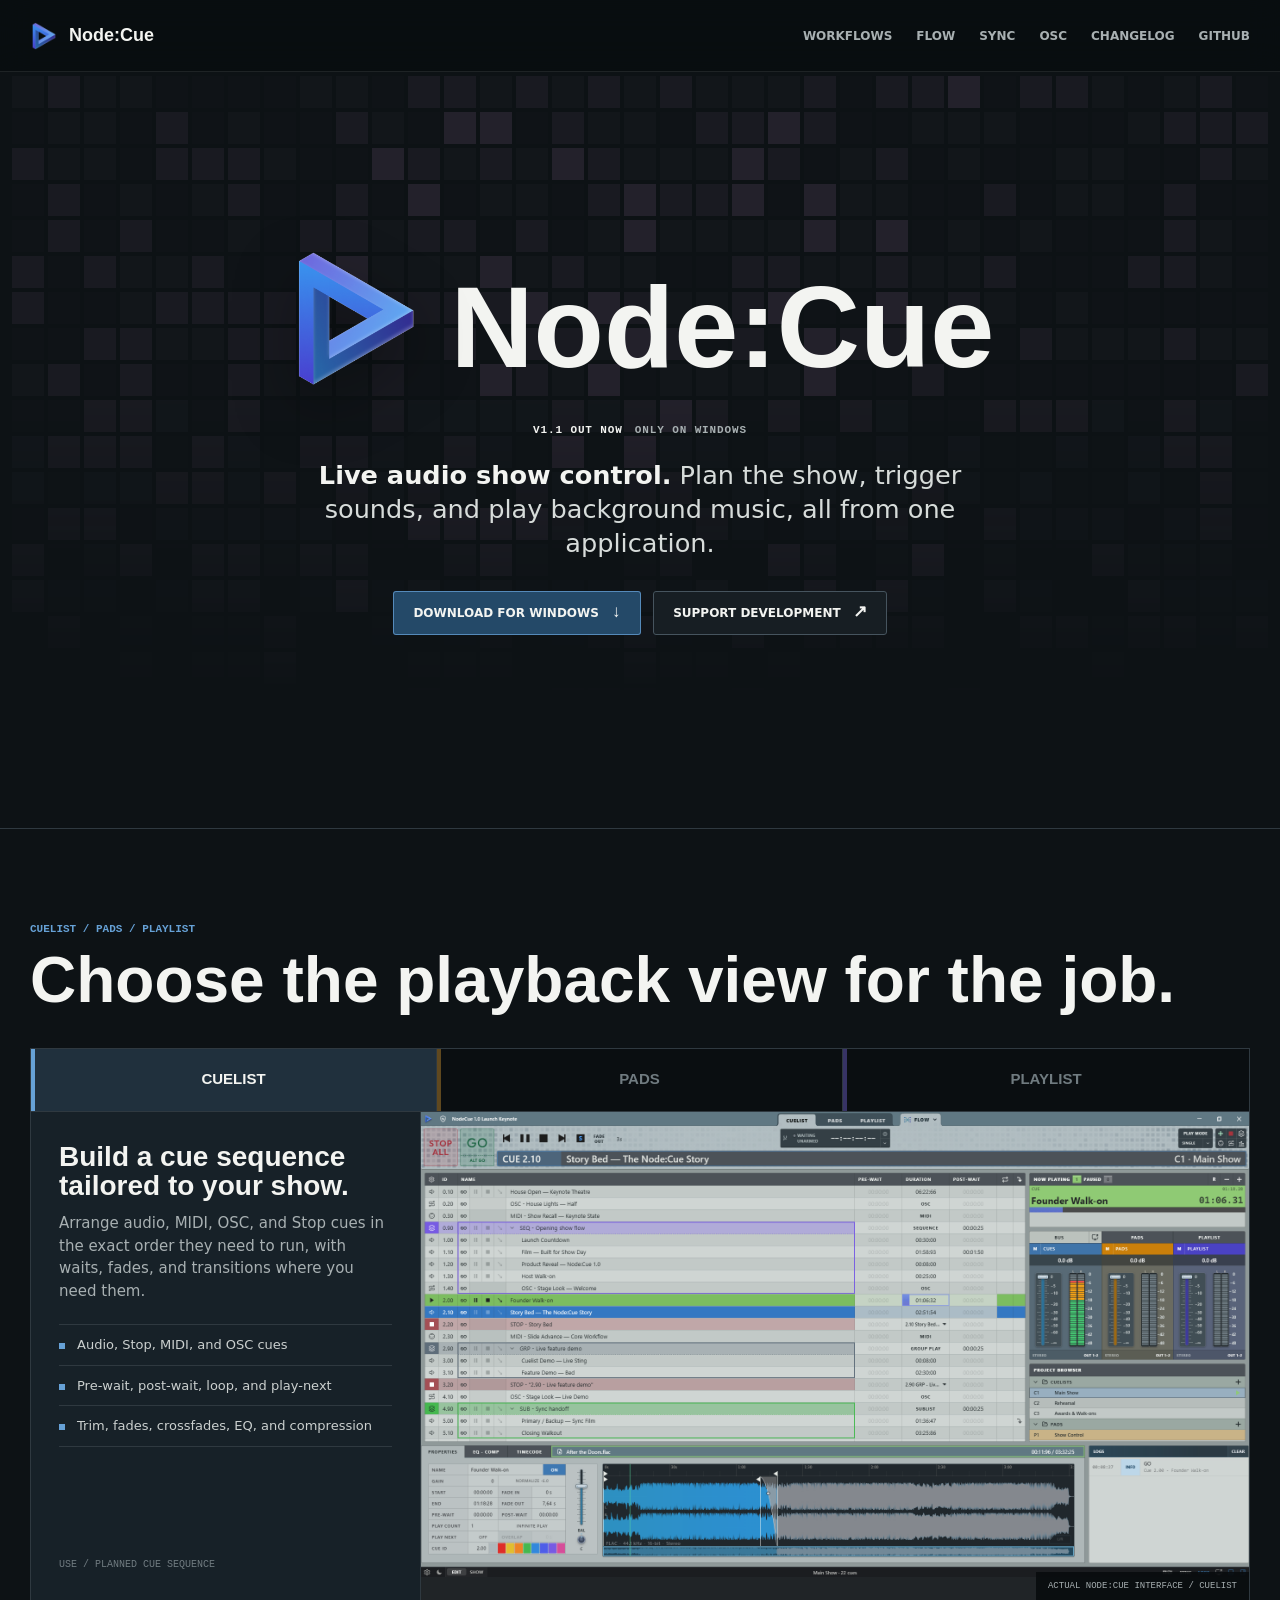
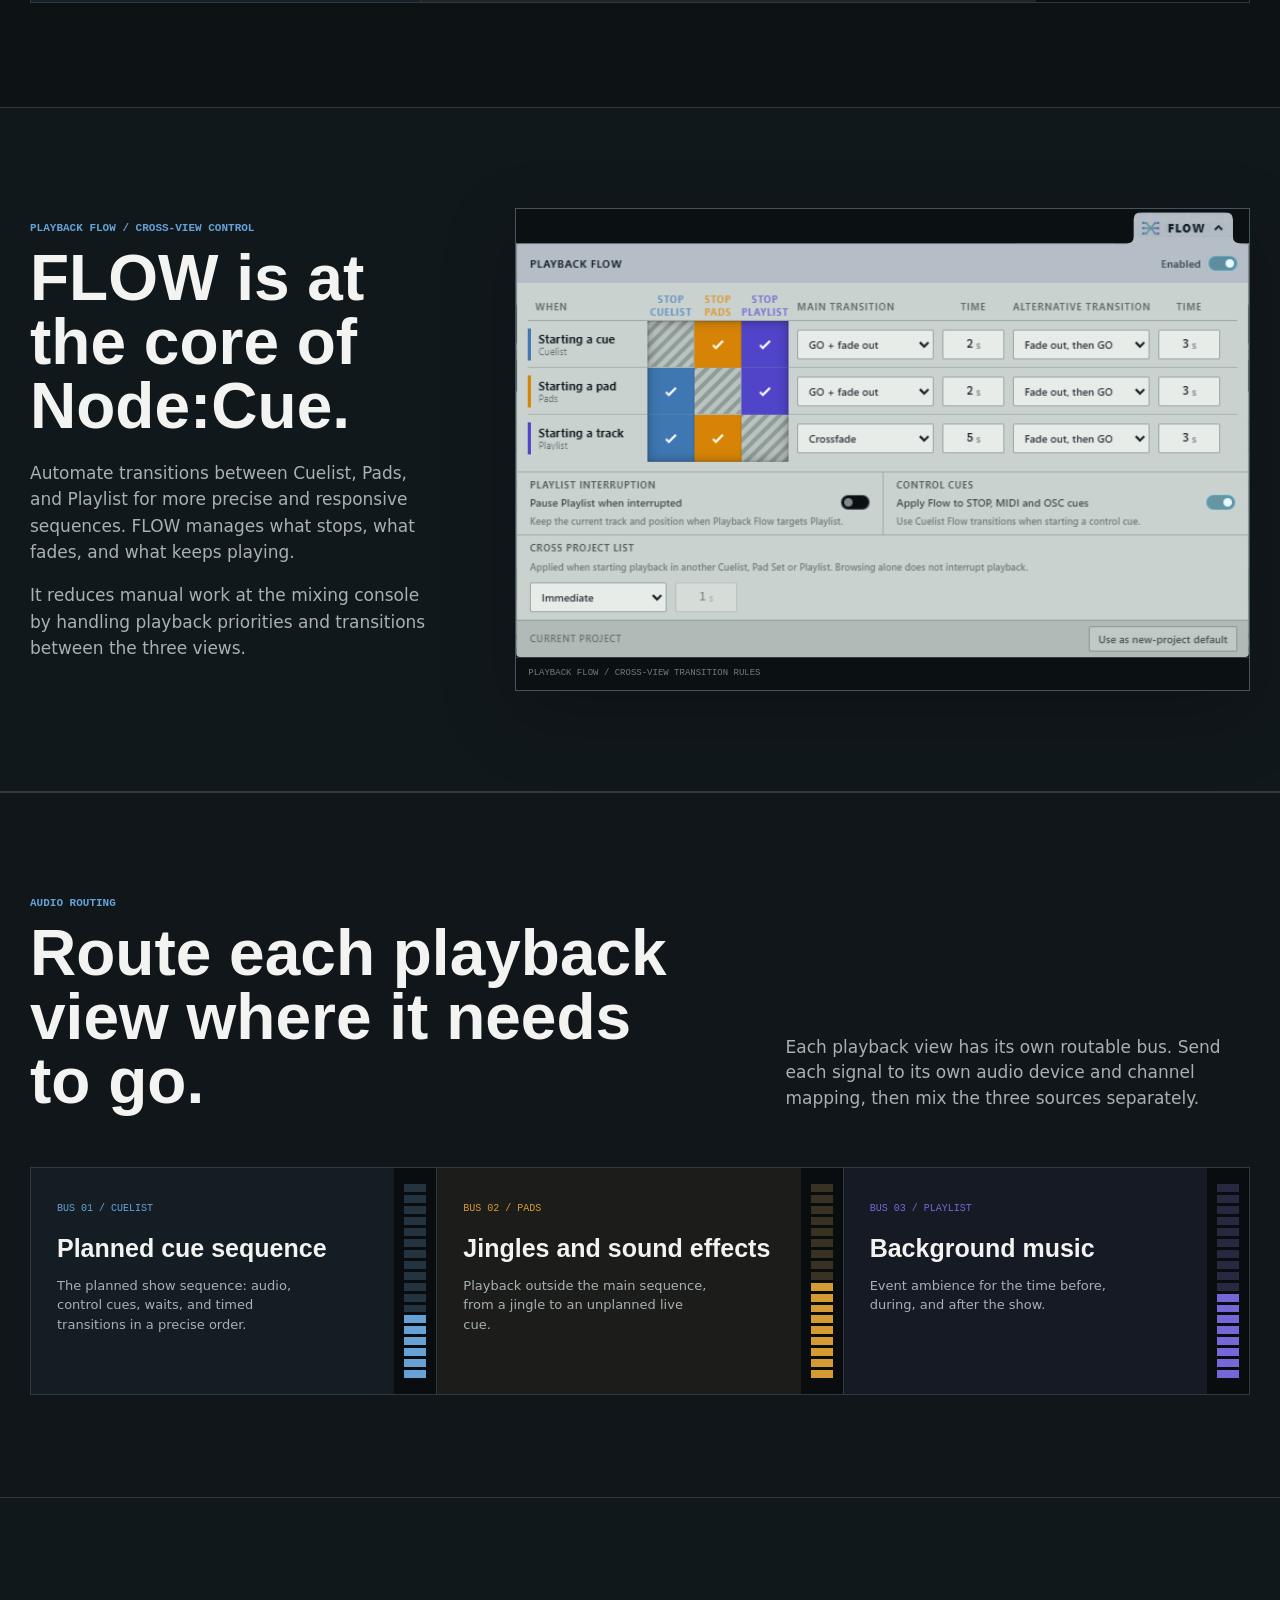
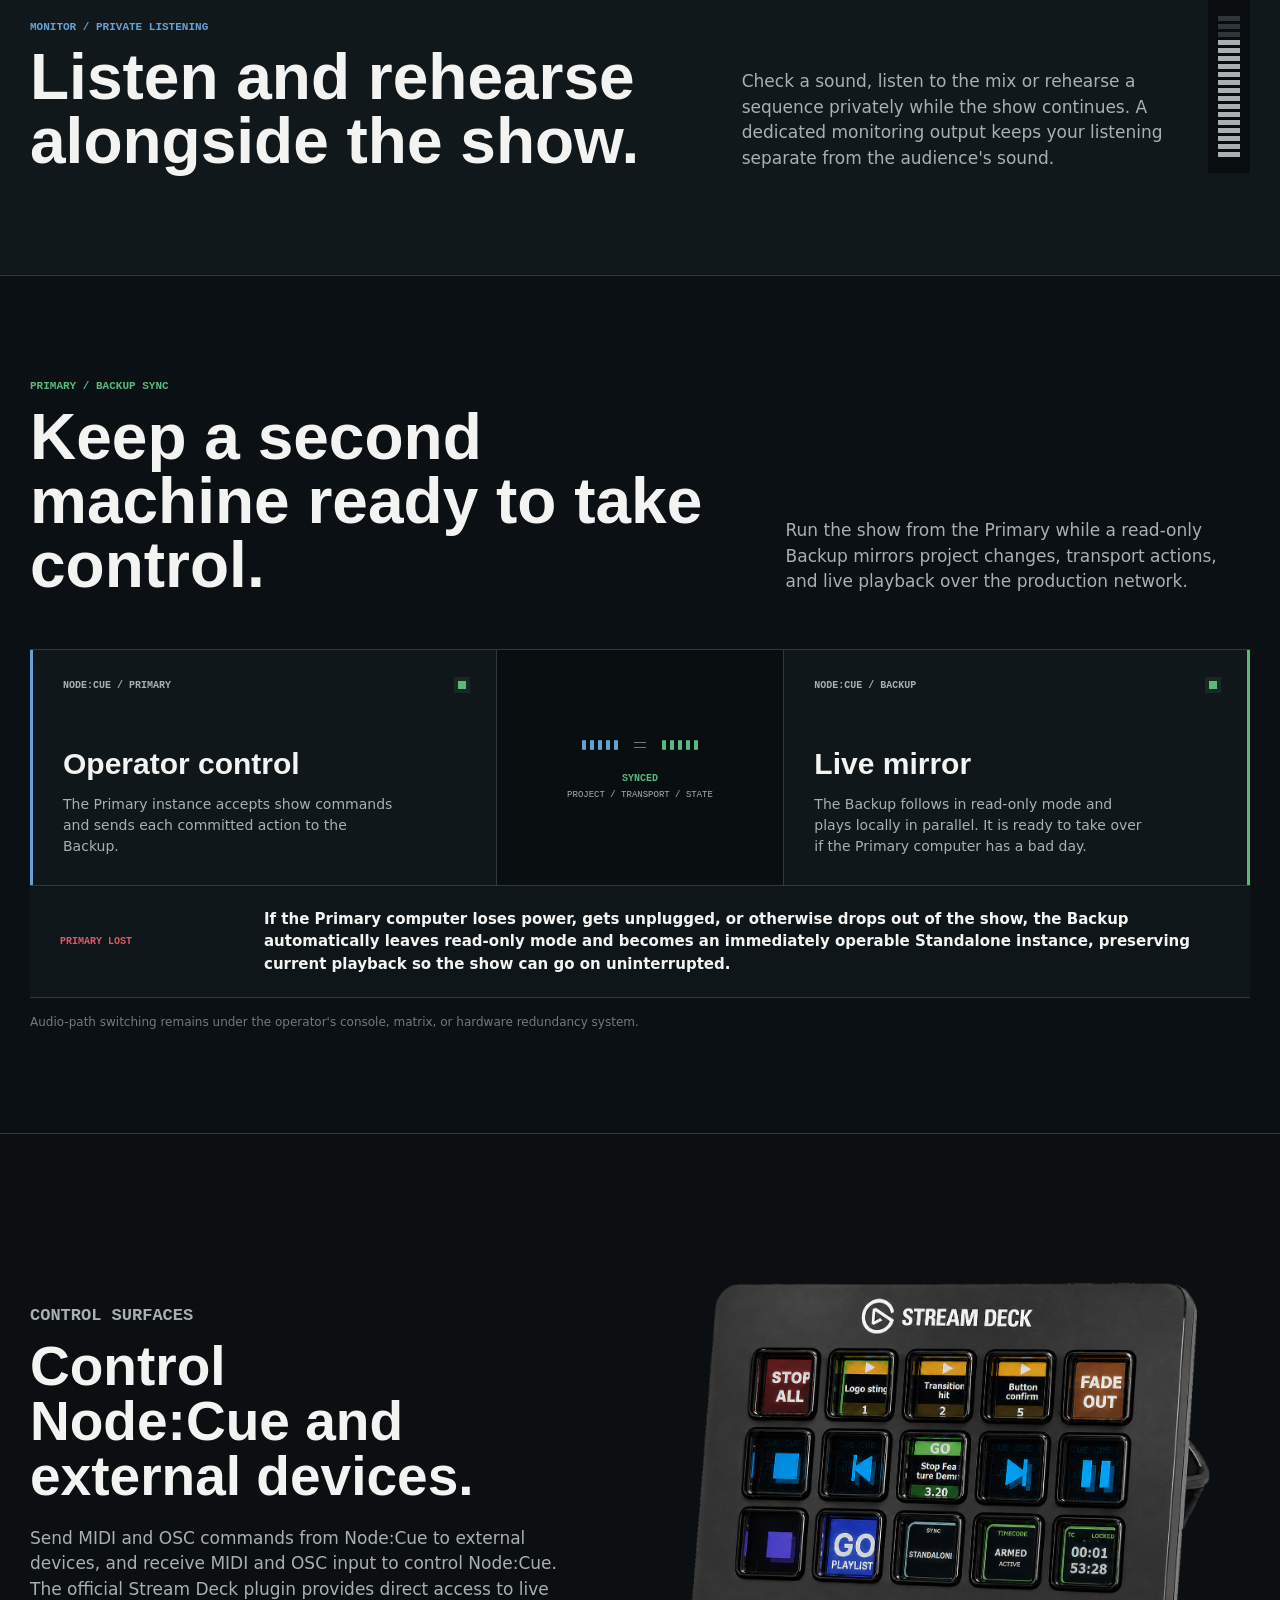
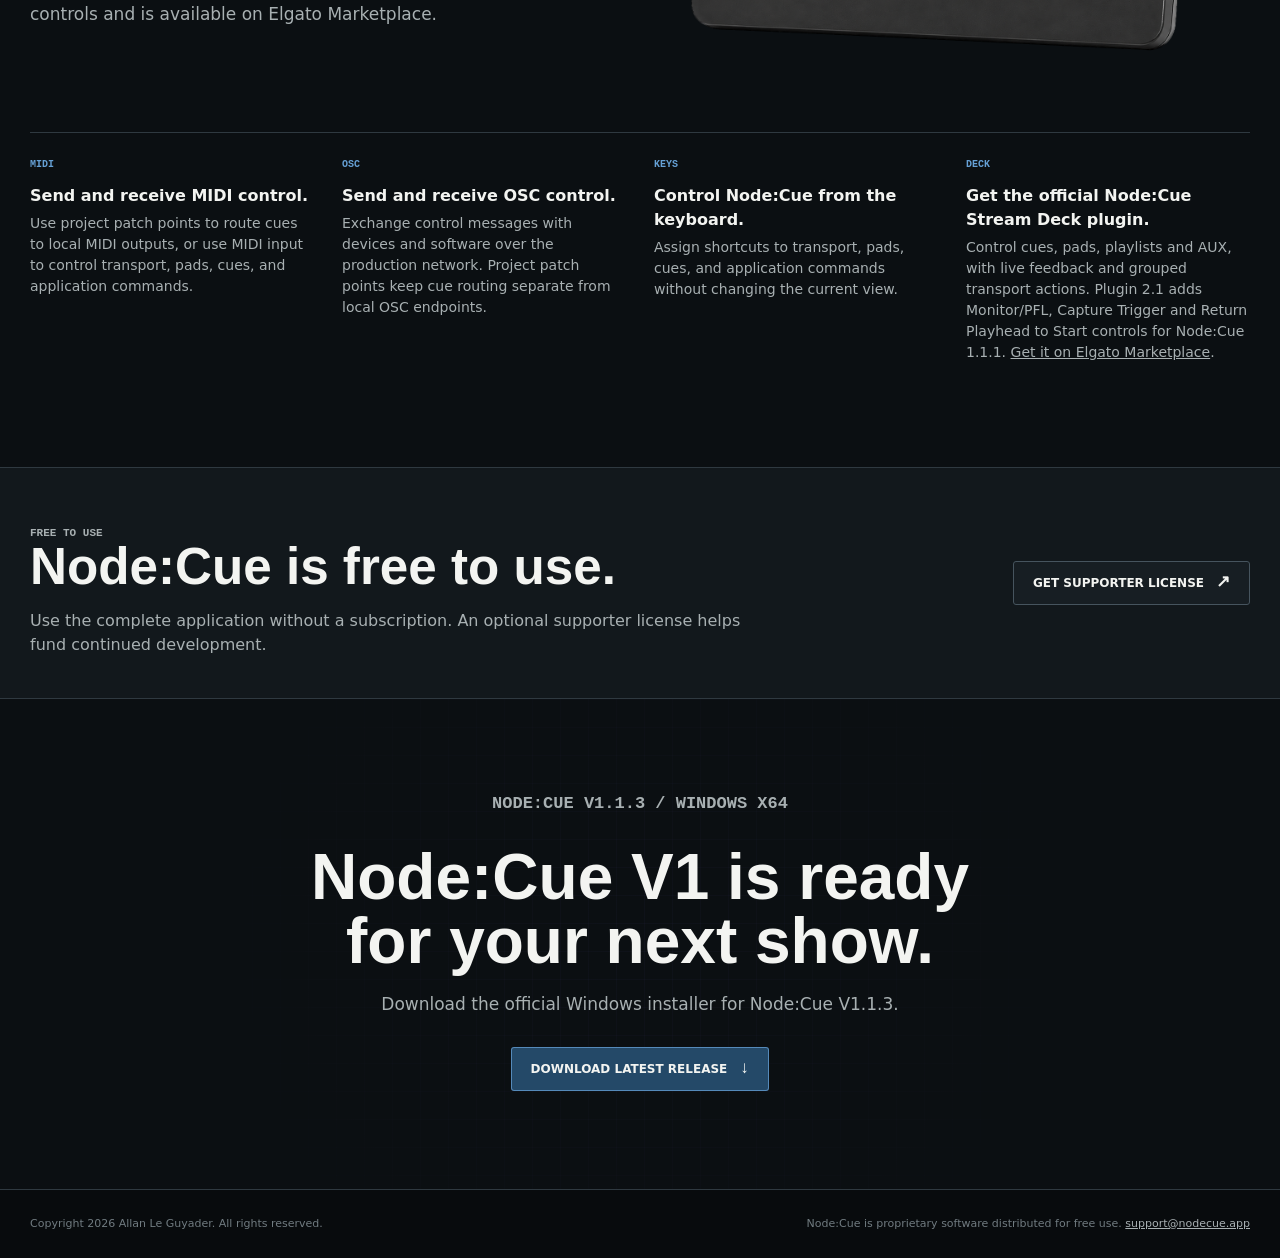
==== commit 8d5bc9fc: "Release Node:Cue 1.1.3 documentation and download labels" ====
--- a/index.html
+++ b/index.html
@@ -4,7 +4,7 @@
   <meta charset="utf-8">
   <meta name="viewport" content="width=device-width, initial-scale=1">
   <title>Node:Cue</title>
-  <meta name="description" content="Node:Cue V1.1.2: live-audio cue playback and show control for Windows, with private monitoring, PFL/AFL listening, show simulation and Timecode triggering.">
+  <meta name="description" content="Node:Cue V1.1.3: live-audio cue playback and show control for Windows, with private monitoring, PFL/AFL listening, show simulation and Timecode triggering.">
   <link rel="canonical" href="https://nodecue.app/">
   <link rel="icon" type="image/png" href="nodecue-logo-transparent.png">
   <style>
@@ -1401,9 +1401,9 @@
 
     <section class="download-band" aria-labelledby="download-title">
       <div class="shell">
-        <p class="section-kicker">Node:Cue V1.1.2 / Windows x64</p>
+        <p class="section-kicker">Node:Cue V1.1.3 / Windows x64</p>
         <h2 id="download-title">Node:Cue V1 is ready for your next show.</h2>
-        <p>Download the official Windows installer for Node:Cue V1.1.2.</p>
+        <p>Download the official Windows installer for Node:Cue V1.1.3.</p>
         <a
           class="button primary"
           href="https://github.com/allanlg/NodeCue/releases/latest"
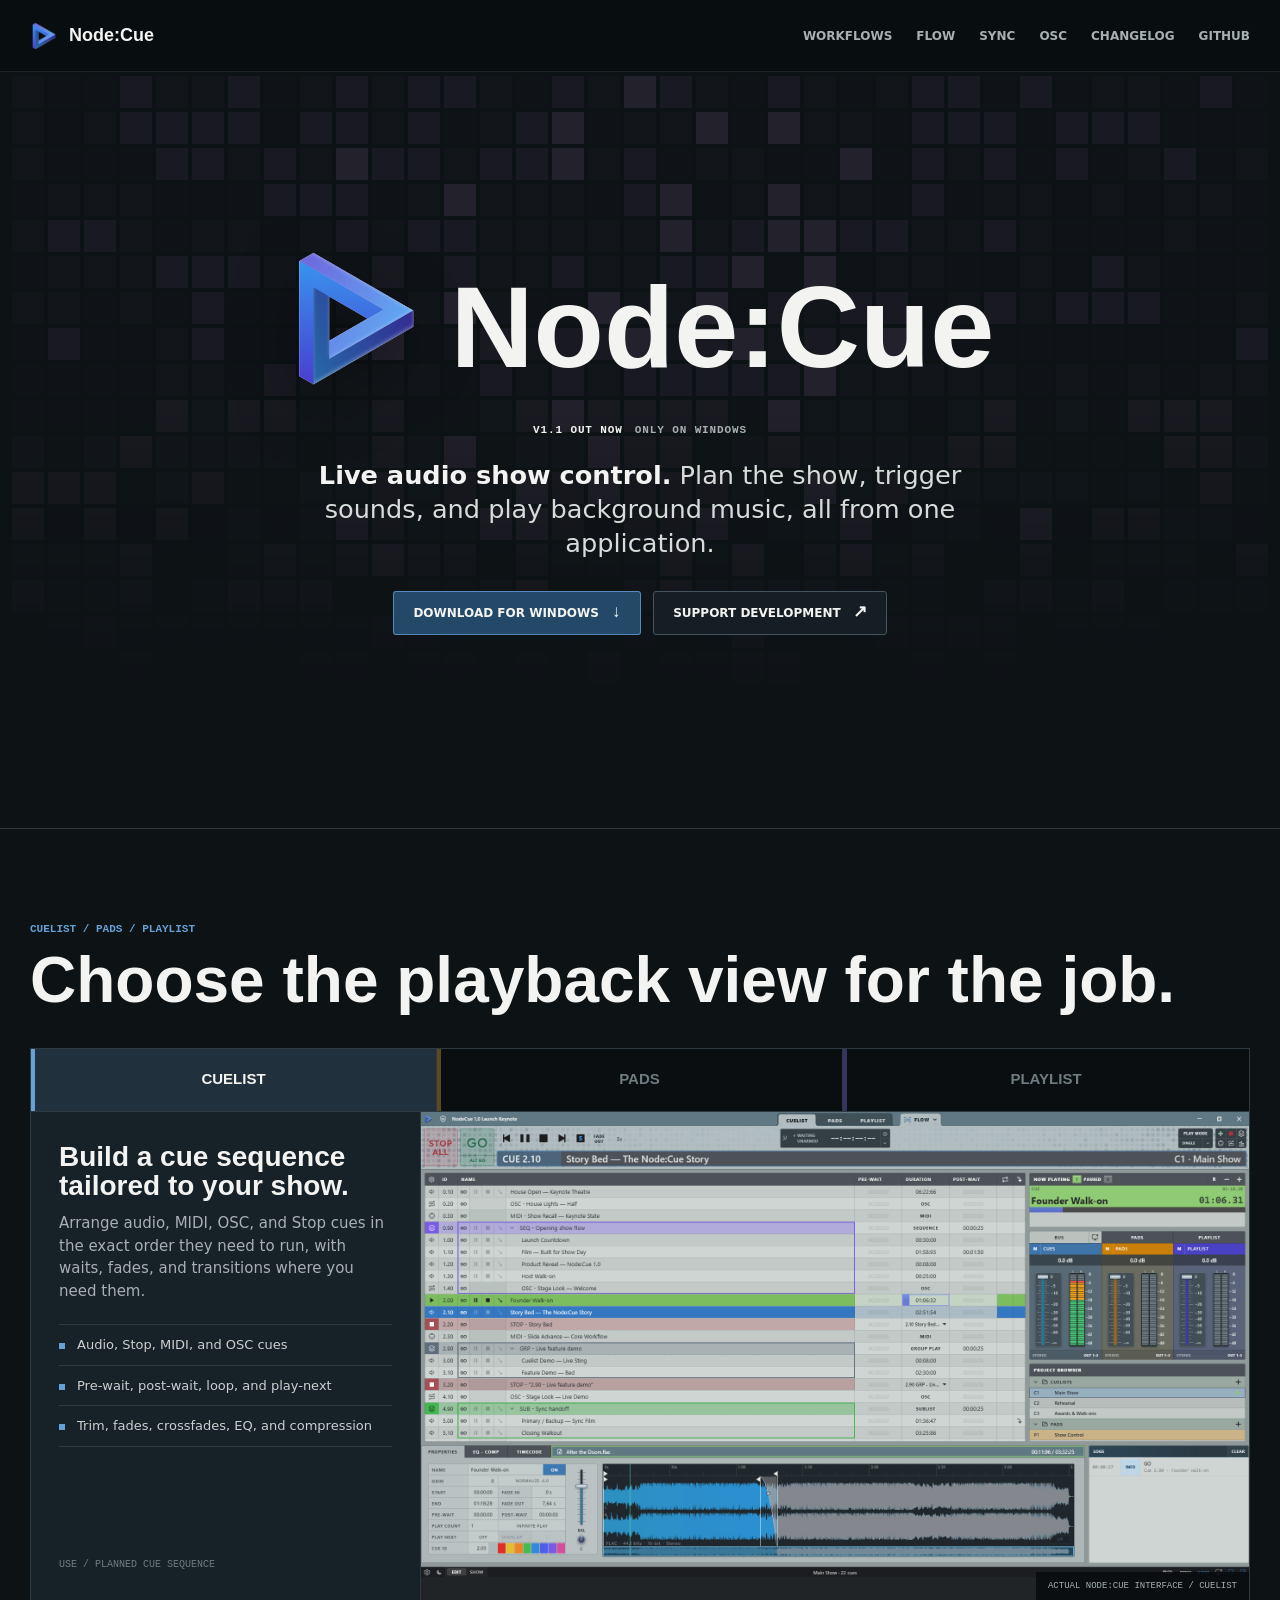
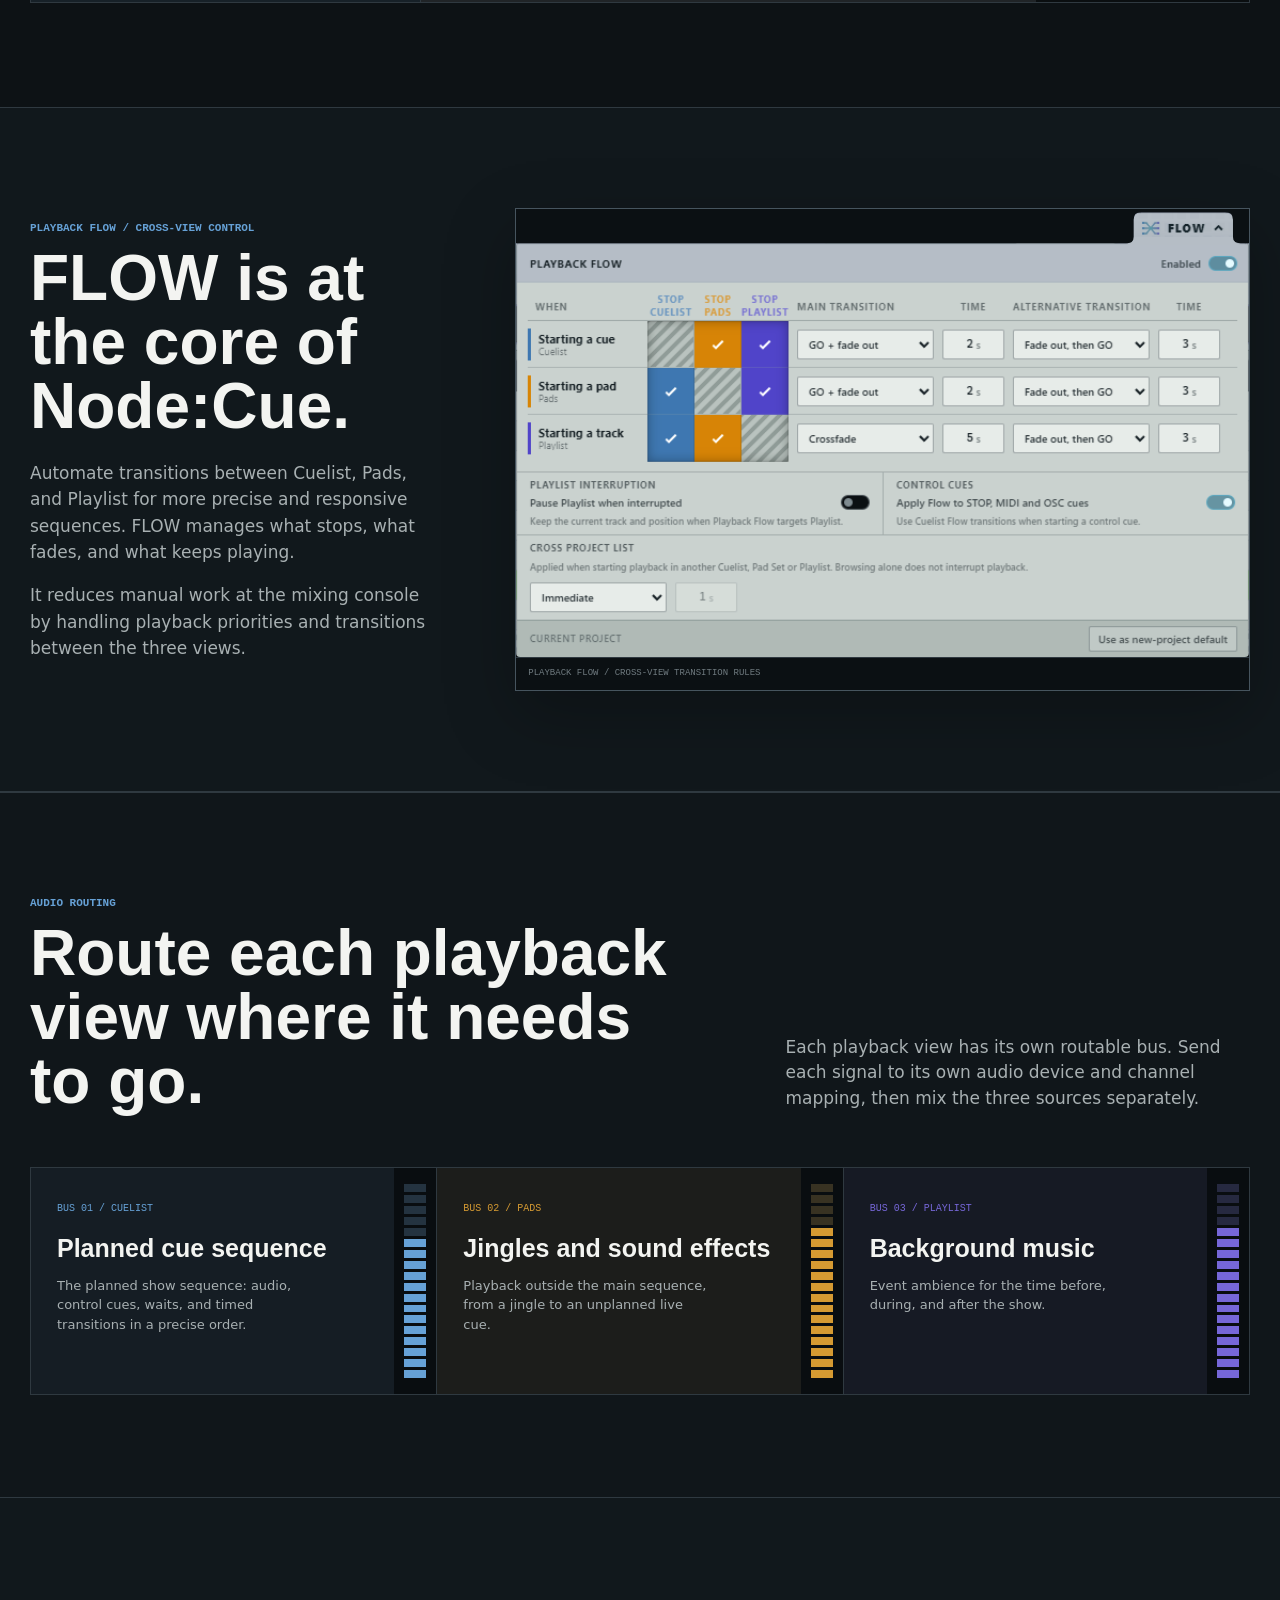
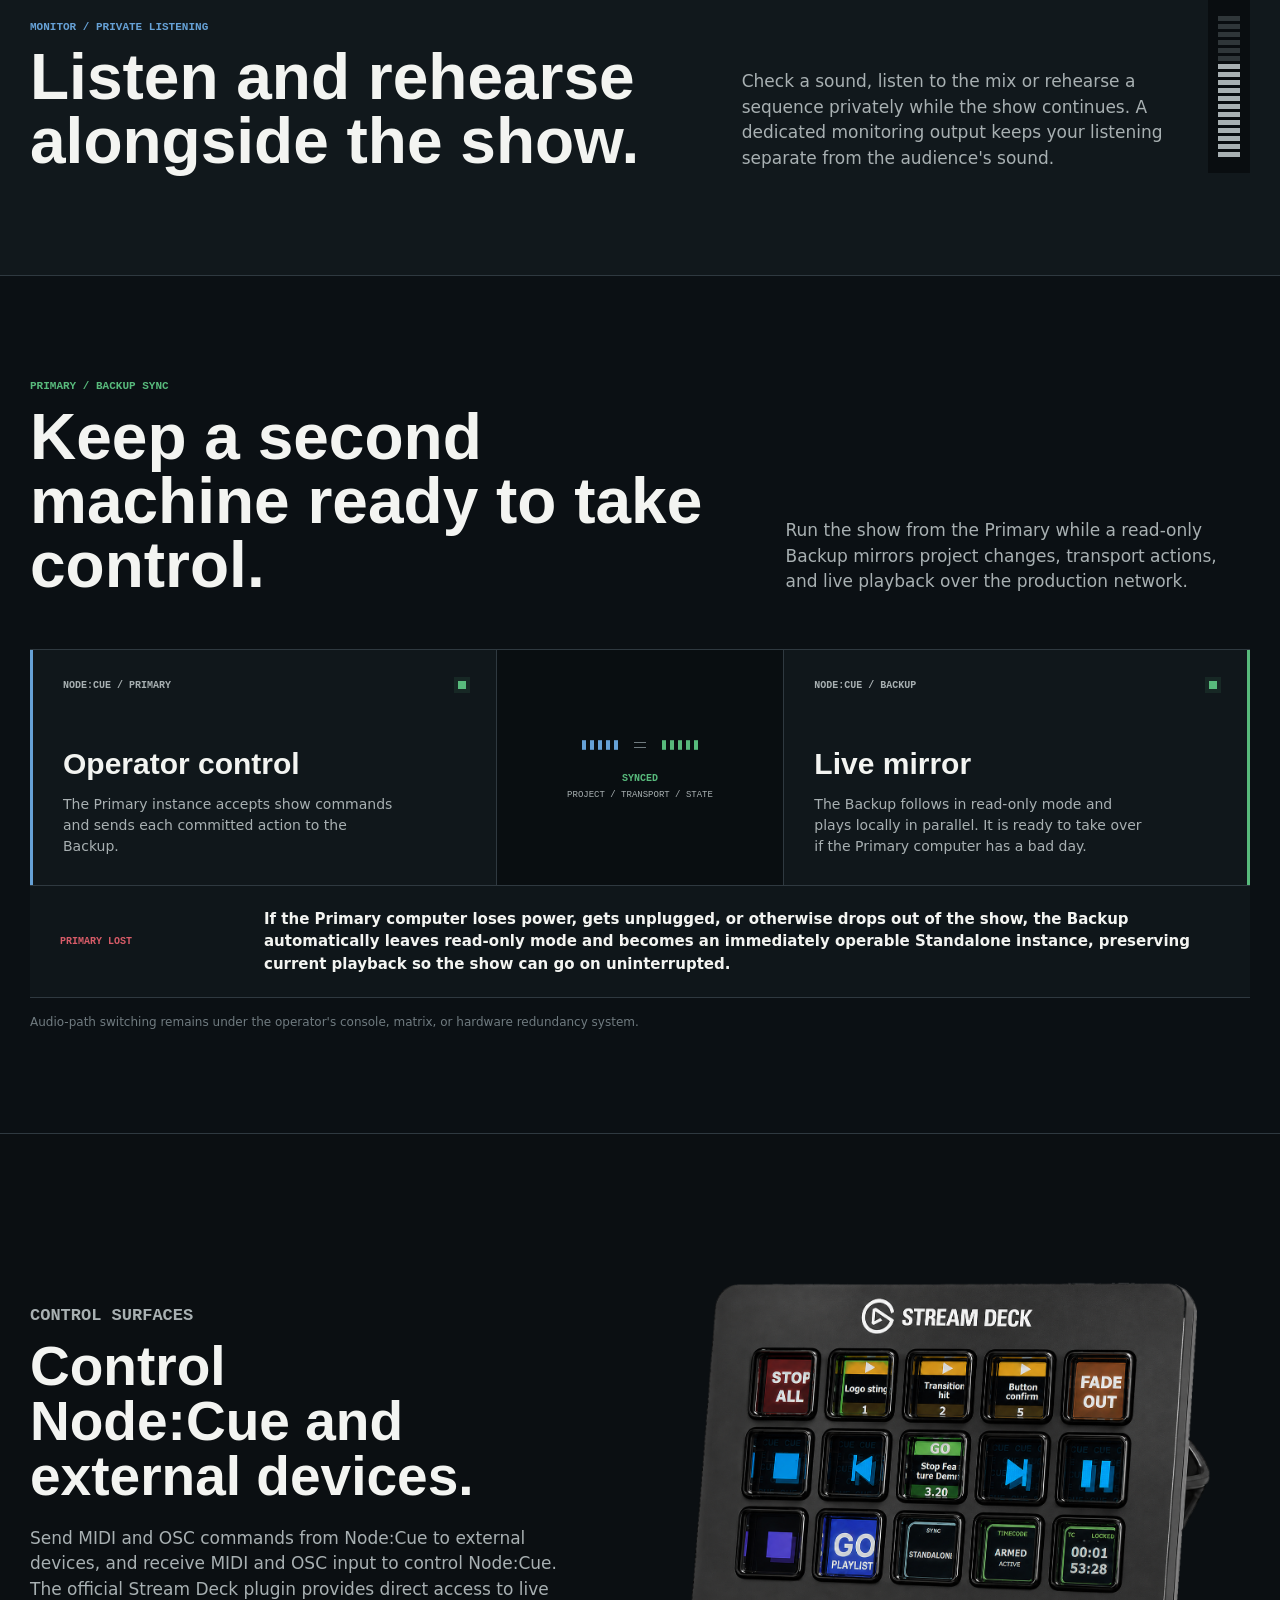
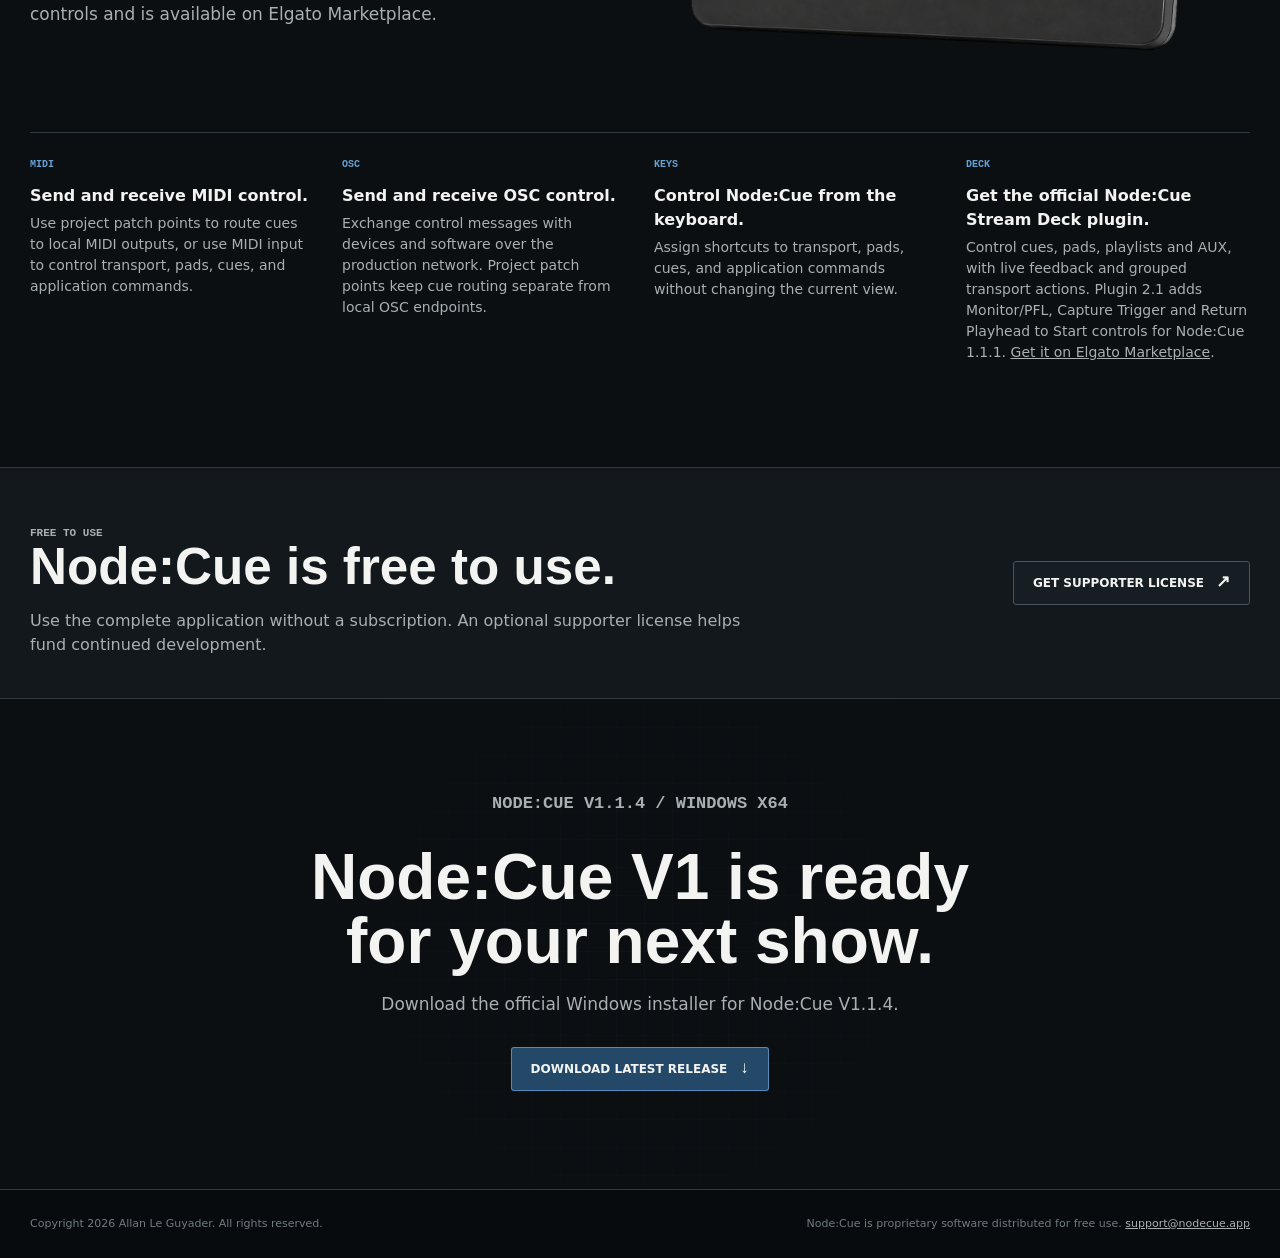
==== commit 03f4f0fb: "Release v1.1.4: audio recovery, Pad colors and interface refinements" ====
--- a/index.html
+++ b/index.html
@@ -4,7 +4,7 @@
   <meta charset="utf-8">
   <meta name="viewport" content="width=device-width, initial-scale=1">
   <title>Node:Cue</title>
-  <meta name="description" content="Node:Cue V1.1.3: live-audio cue playback and show control for Windows, with private monitoring, PFL/AFL listening, show simulation and Timecode triggering.">
+  <meta name="description" content="Node:Cue V1.1.4: live-audio cue playback and show control for Windows, with private monitoring, PFL/AFL listening, show simulation and Timecode triggering.">
   <link rel="canonical" href="https://nodecue.app/">
   <link rel="icon" type="image/png" href="nodecue-logo-transparent.png">
   <style>
@@ -1401,9 +1401,9 @@
 
     <section class="download-band" aria-labelledby="download-title">
       <div class="shell">
-        <p class="section-kicker">Node:Cue V1.1.3 / Windows x64</p>
+        <p class="section-kicker">Node:Cue V1.1.4 / Windows x64</p>
         <h2 id="download-title">Node:Cue V1 is ready for your next show.</h2>
-        <p>Download the official Windows installer for Node:Cue V1.1.3.</p>
+        <p>Download the official Windows installer for Node:Cue V1.1.4.</p>
         <a
           class="button primary"
           href="https://github.com/allanlg/NodeCue/releases/latest"
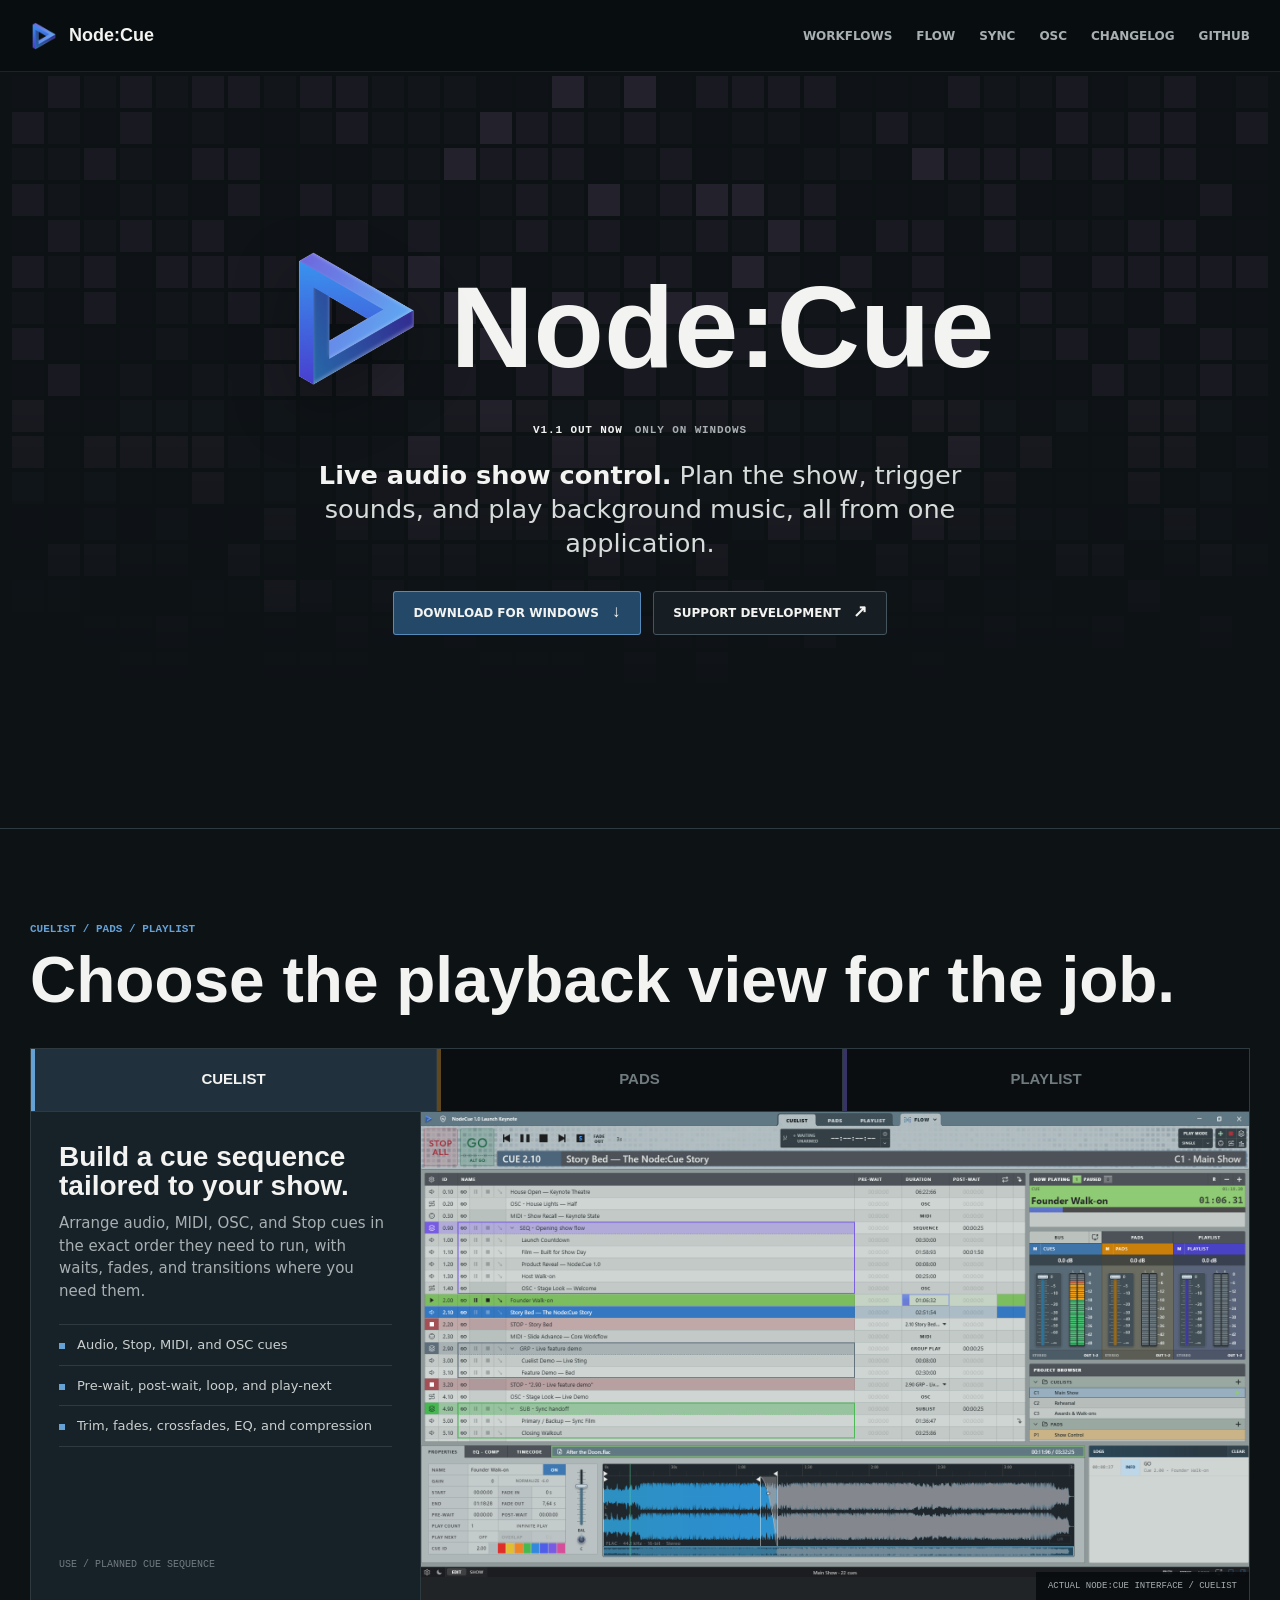
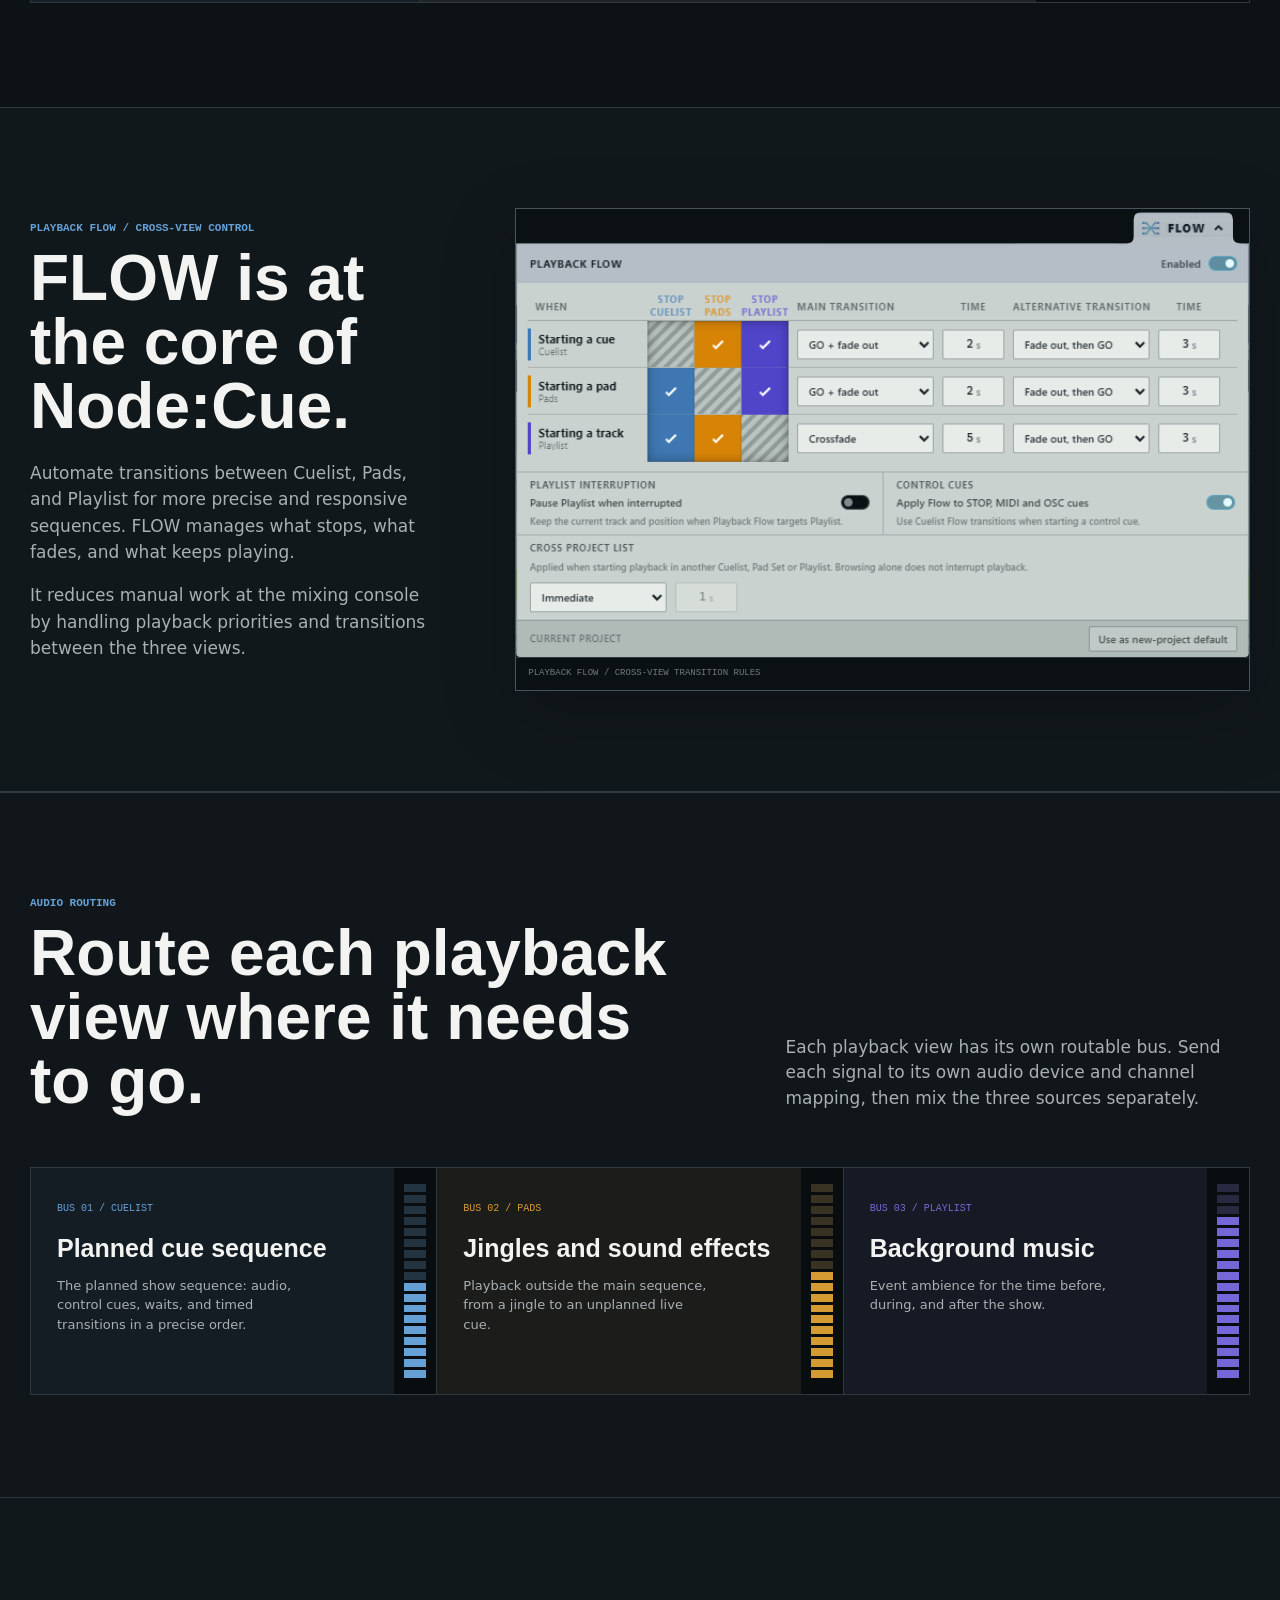
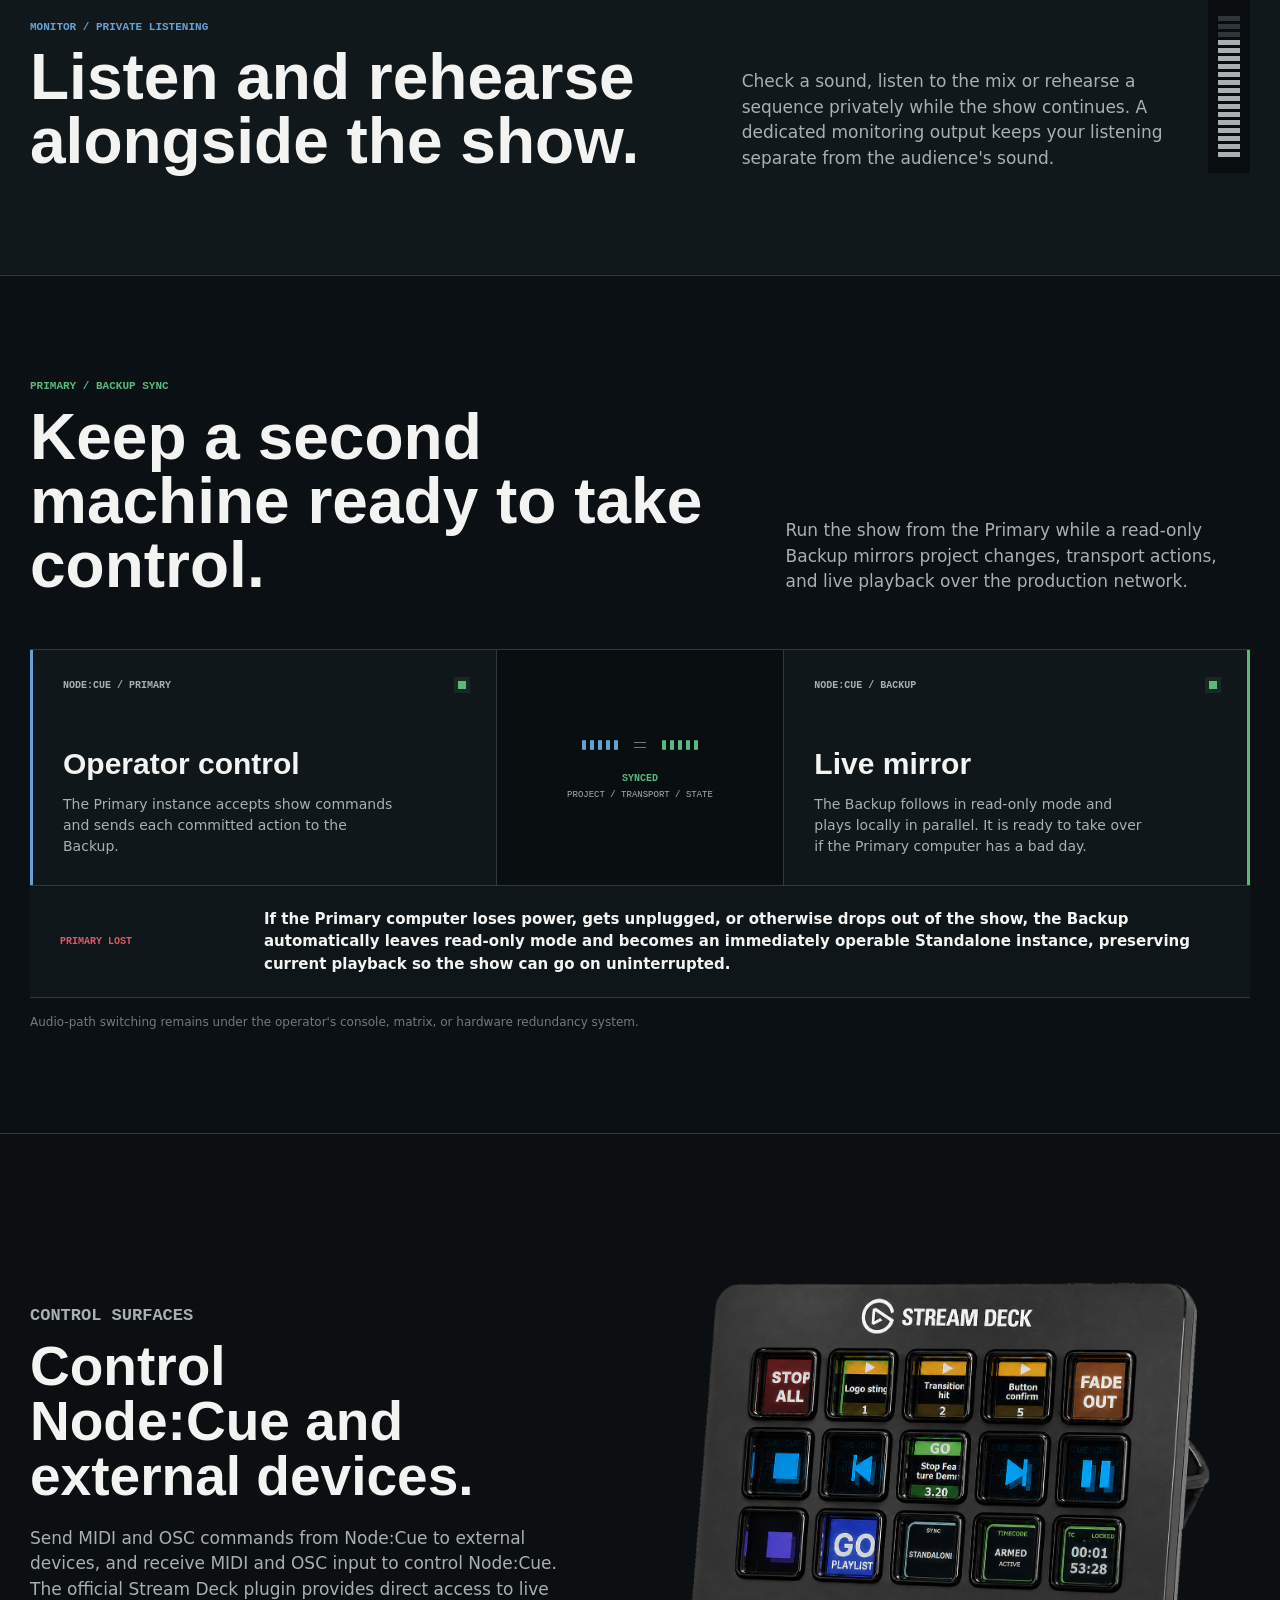
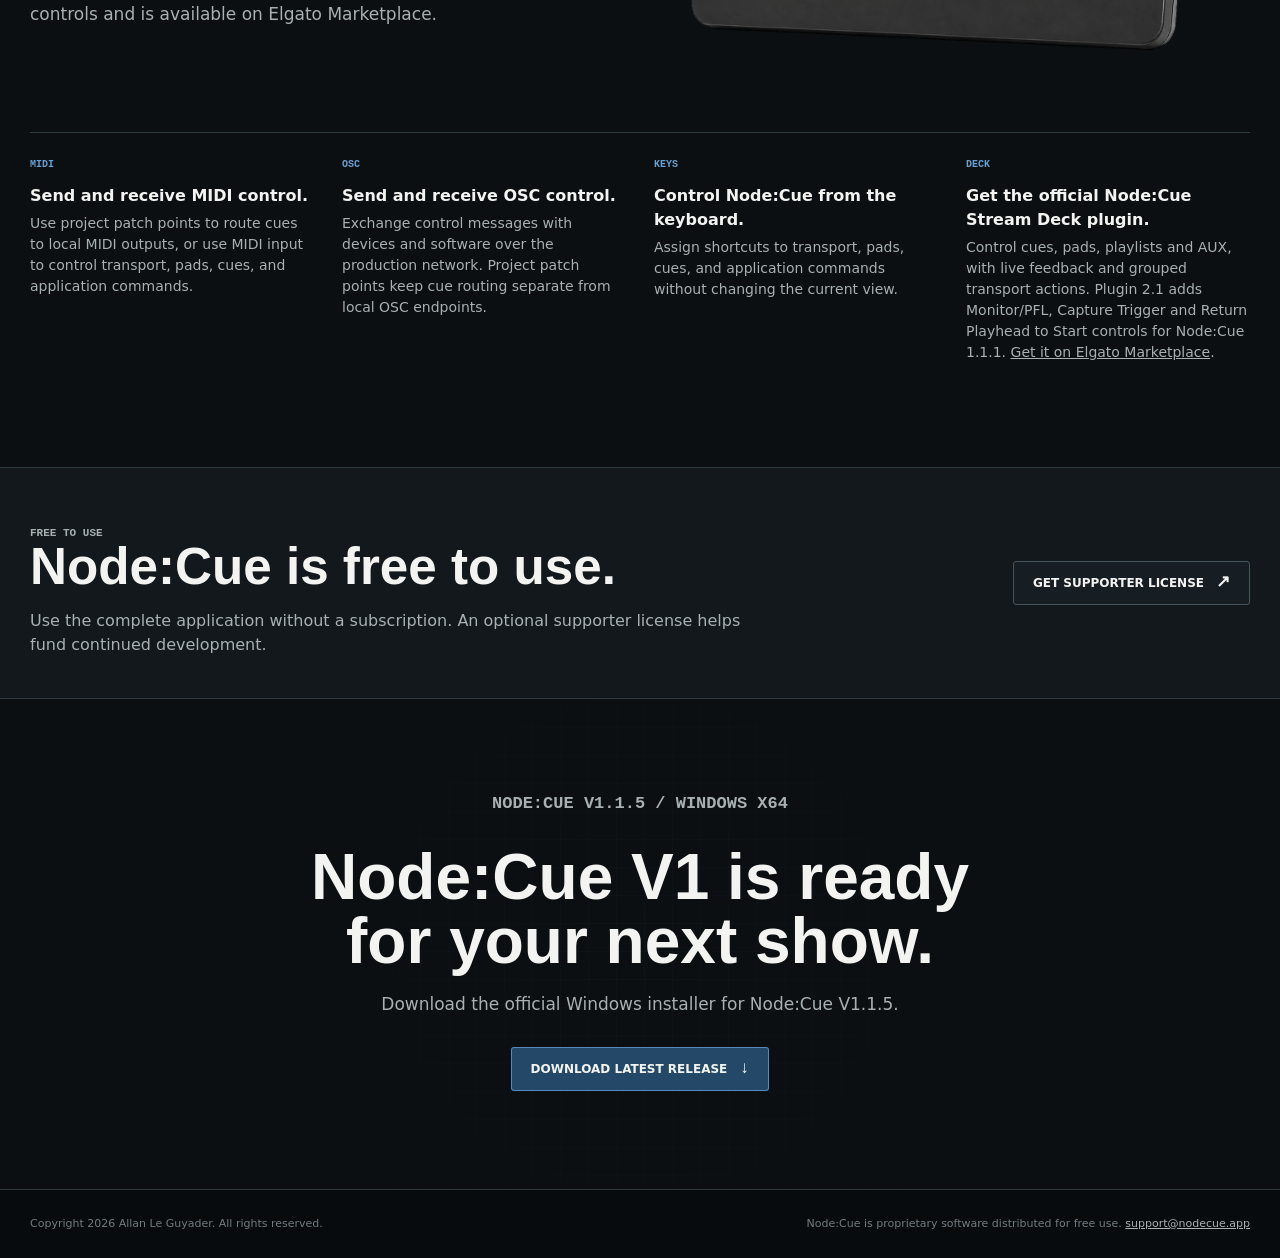
==== commit 4204f5e3: "Release Node:Cue 1.1.5" ====
--- a/index.html
+++ b/index.html
@@ -4,7 +4,7 @@
   <meta charset="utf-8">
   <meta name="viewport" content="width=device-width, initial-scale=1">
   <title>Node:Cue</title>
-  <meta name="description" content="Node:Cue V1.1.4: live-audio cue playback and show control for Windows, with private monitoring, PFL/AFL listening, show simulation and Timecode triggering.">
+  <meta name="description" content="Node:Cue V1.1.5: live-audio cue playback and show control for Windows, with private monitoring, PFL/AFL listening, show simulation and Timecode triggering.">
   <link rel="canonical" href="https://nodecue.app/">
   <link rel="icon" type="image/png" href="nodecue-logo-transparent.png">
   <style>
@@ -1401,9 +1401,9 @@
 
     <section class="download-band" aria-labelledby="download-title">
       <div class="shell">
-        <p class="section-kicker">Node:Cue V1.1.4 / Windows x64</p>
+        <p class="section-kicker">Node:Cue V1.1.5 / Windows x64</p>
         <h2 id="download-title">Node:Cue V1 is ready for your next show.</h2>
-        <p>Download the official Windows installer for Node:Cue V1.1.4.</p>
+        <p>Download the official Windows installer for Node:Cue V1.1.5.</p>
         <a
           class="button primary"
           href="https://github.com/allanlg/NodeCue/releases/latest"
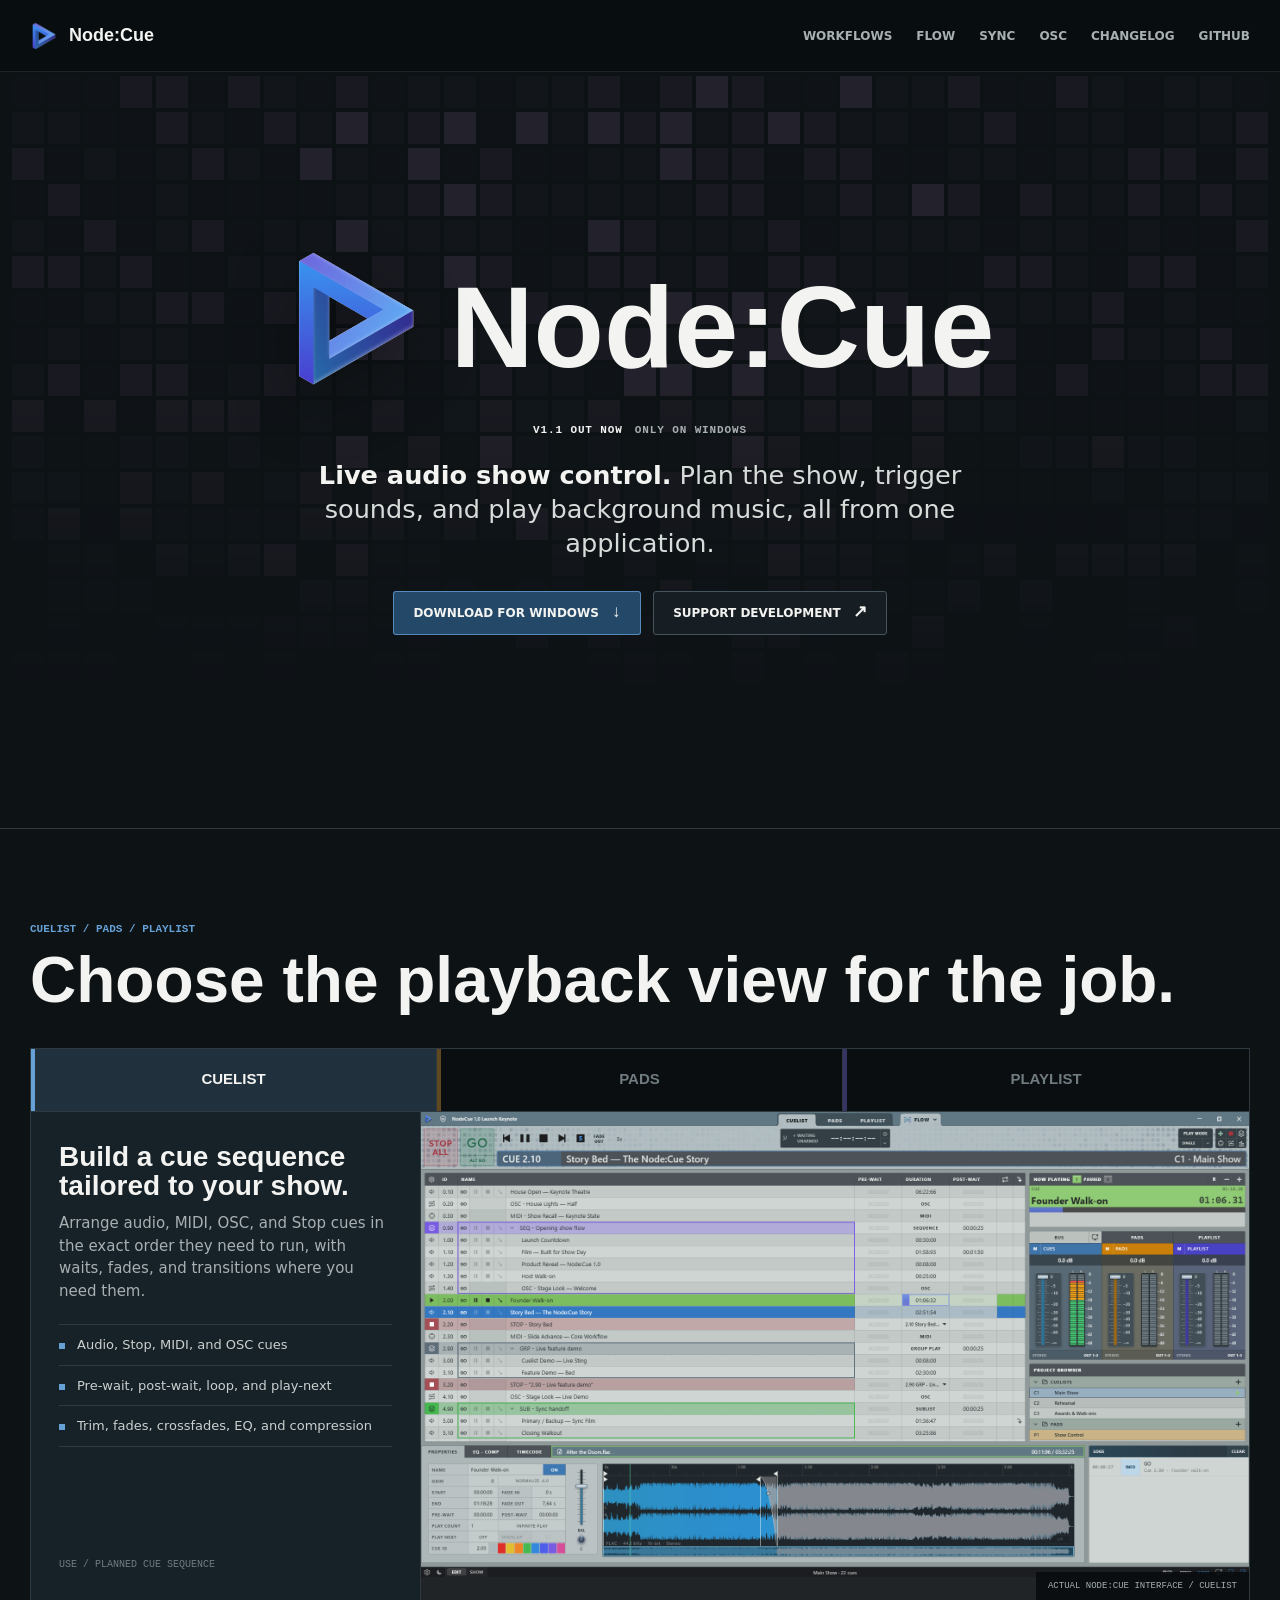
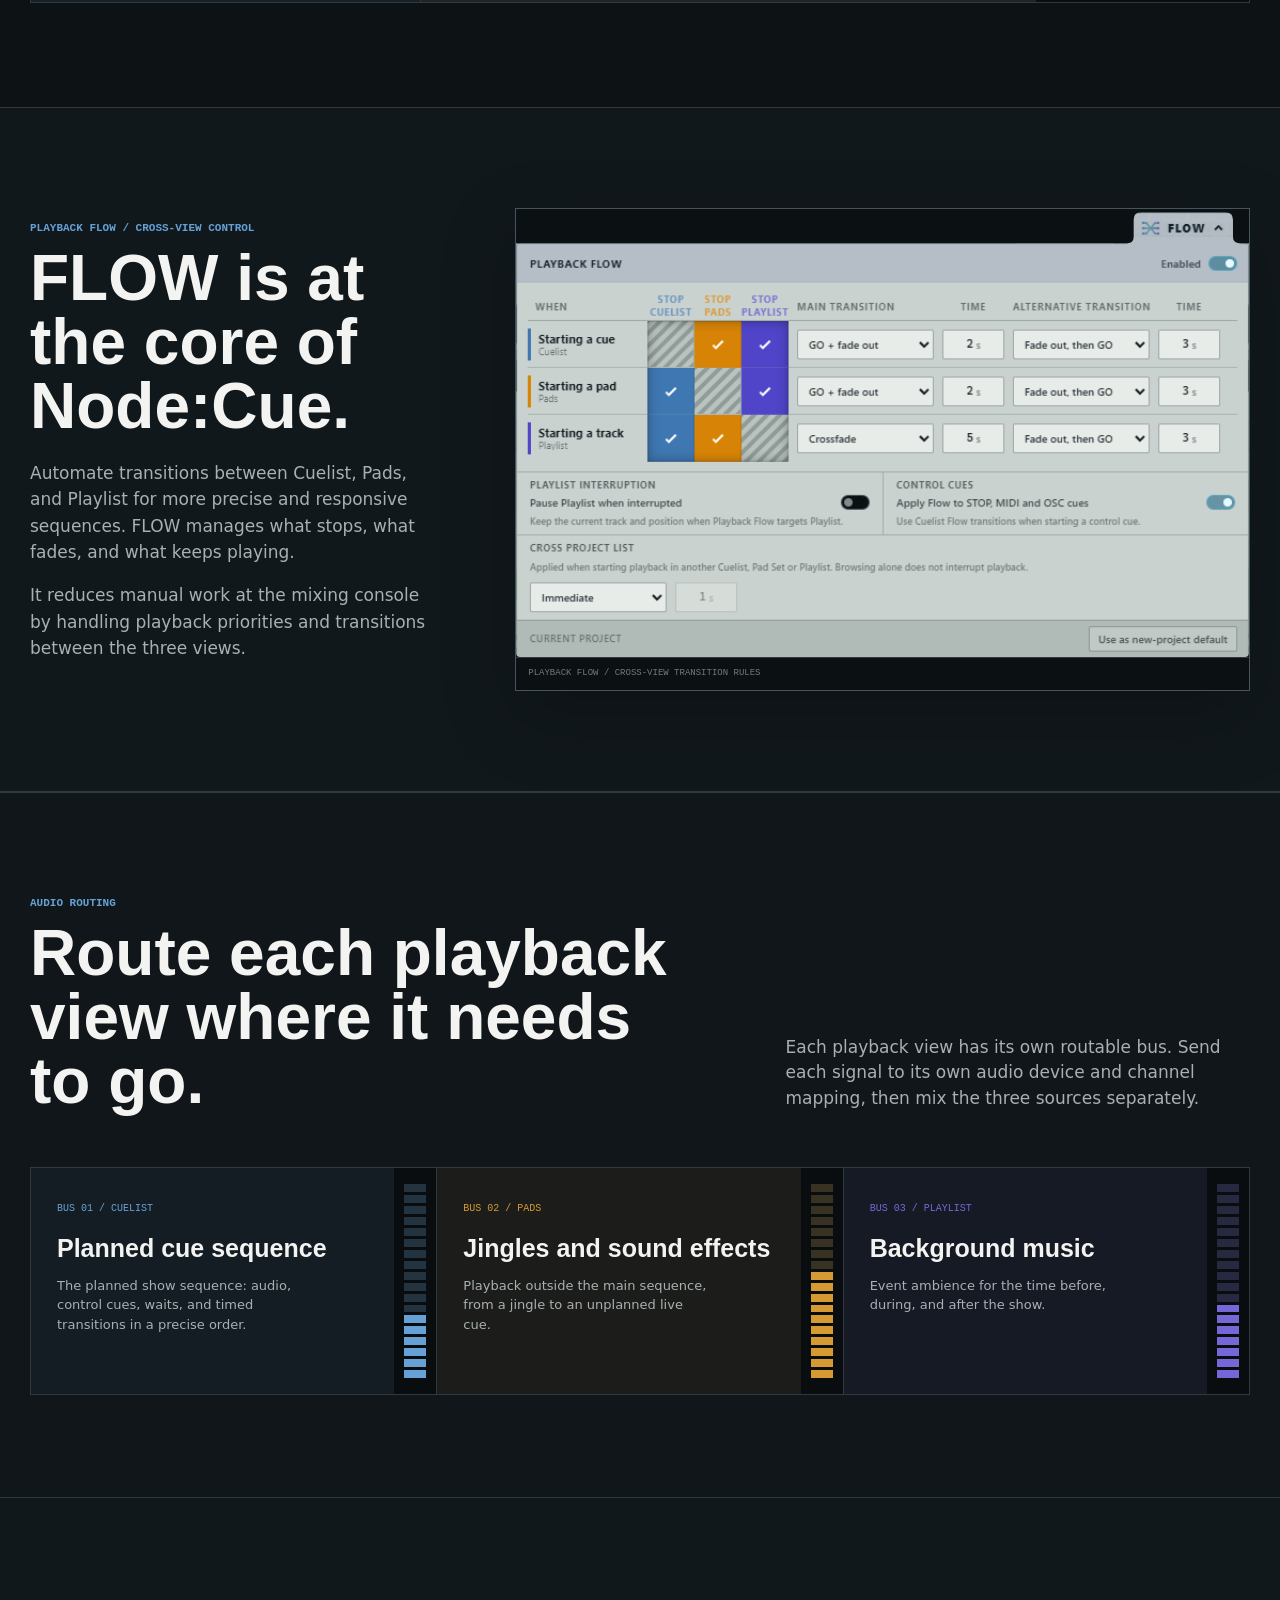
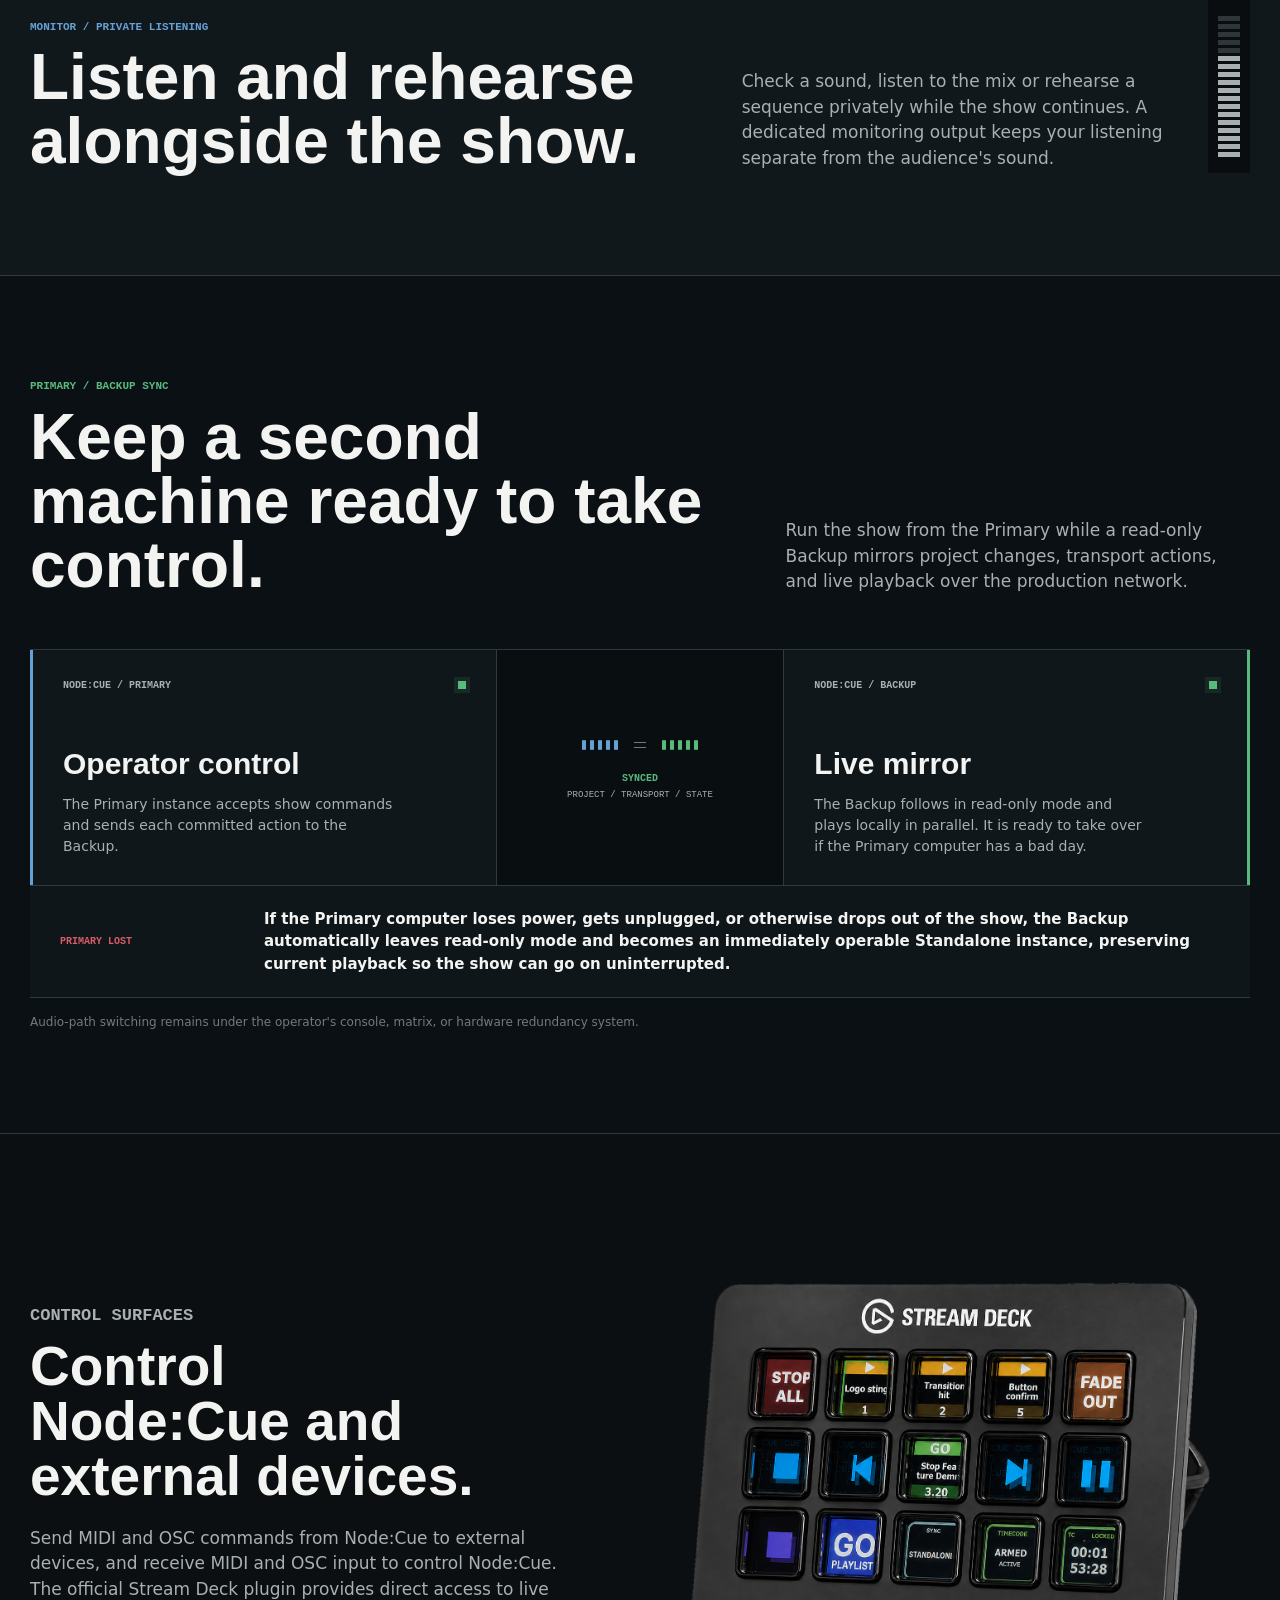
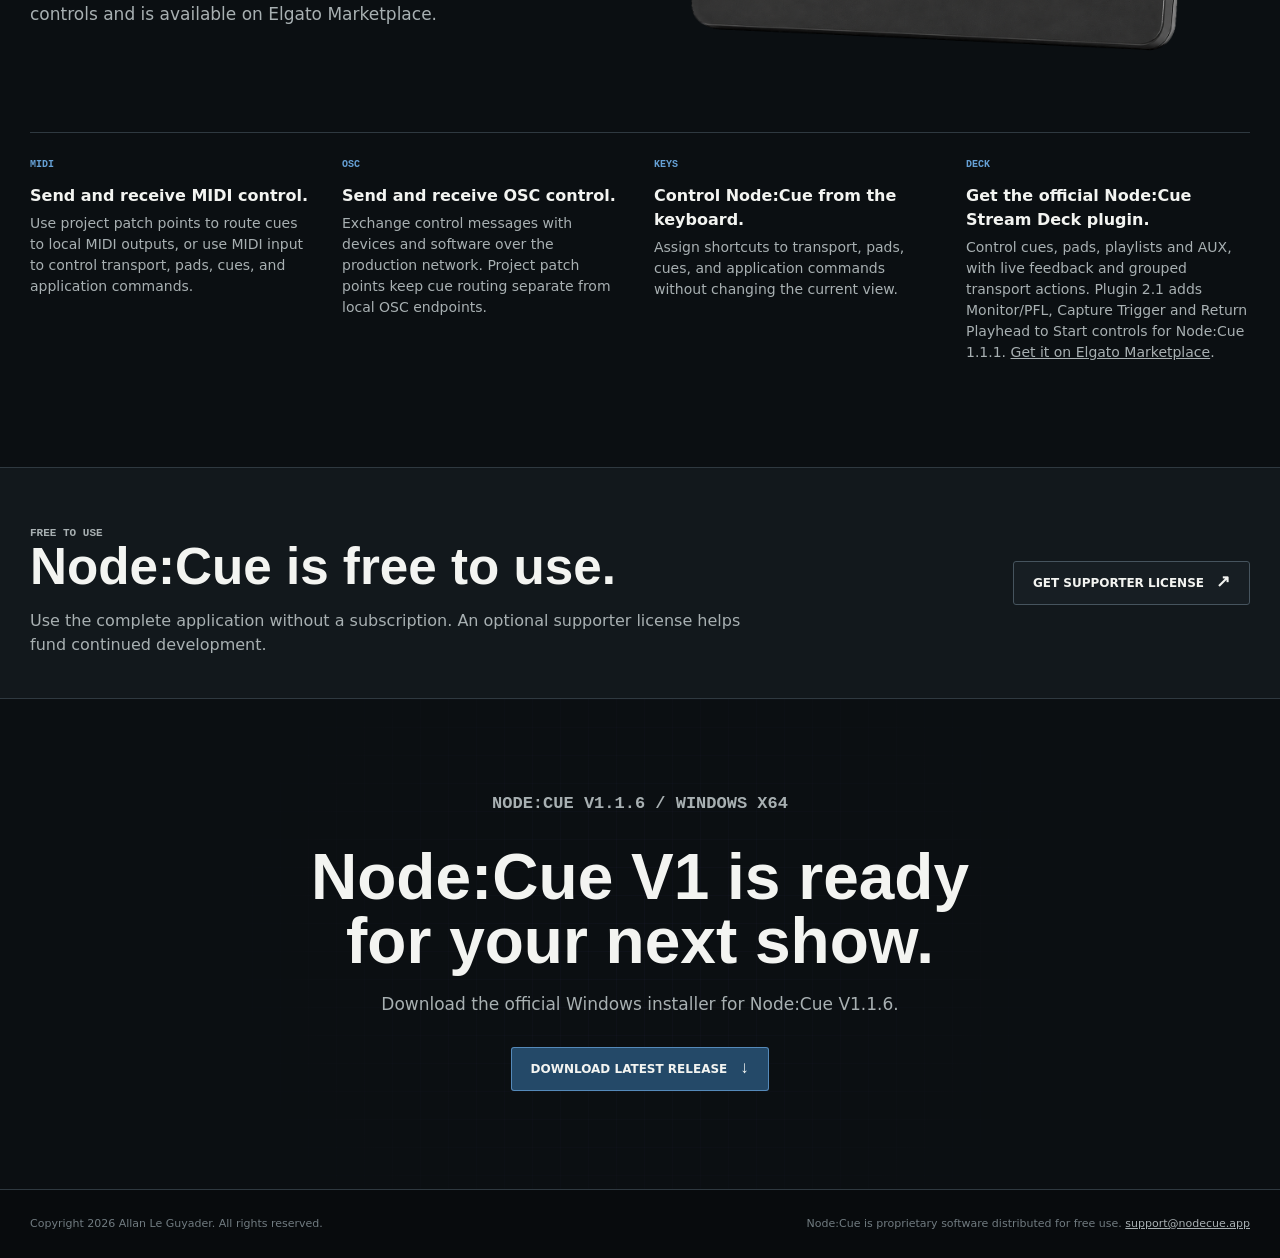
==== commit 80d9a621: "Release Node:Cue 1.1.6" ====
--- a/index.html
+++ b/index.html
@@ -4,7 +4,7 @@
   <meta charset="utf-8">
   <meta name="viewport" content="width=device-width, initial-scale=1">
   <title>Node:Cue</title>
-  <meta name="description" content="Node:Cue V1.1.5: live-audio cue playback and show control for Windows, with private monitoring, PFL/AFL listening, show simulation and Timecode triggering.">
+  <meta name="description" content="Node:Cue V1.1.6: live-audio cue playback and show control for Windows, with private monitoring, PFL/AFL listening, show simulation and Timecode triggering.">
   <link rel="canonical" href="https://nodecue.app/">
   <link rel="icon" type="image/png" href="nodecue-logo-transparent.png">
   <style>
@@ -1401,9 +1401,9 @@
 
     <section class="download-band" aria-labelledby="download-title">
       <div class="shell">
-        <p class="section-kicker">Node:Cue V1.1.5 / Windows x64</p>
+        <p class="section-kicker">Node:Cue V1.1.6 / Windows x64</p>
         <h2 id="download-title">Node:Cue V1 is ready for your next show.</h2>
-        <p>Download the official Windows installer for Node:Cue V1.1.5.</p>
+        <p>Download the official Windows installer for Node:Cue V1.1.6.</p>
         <a
           class="button primary"
           href="https://github.com/allanlg/NodeCue/releases/latest"
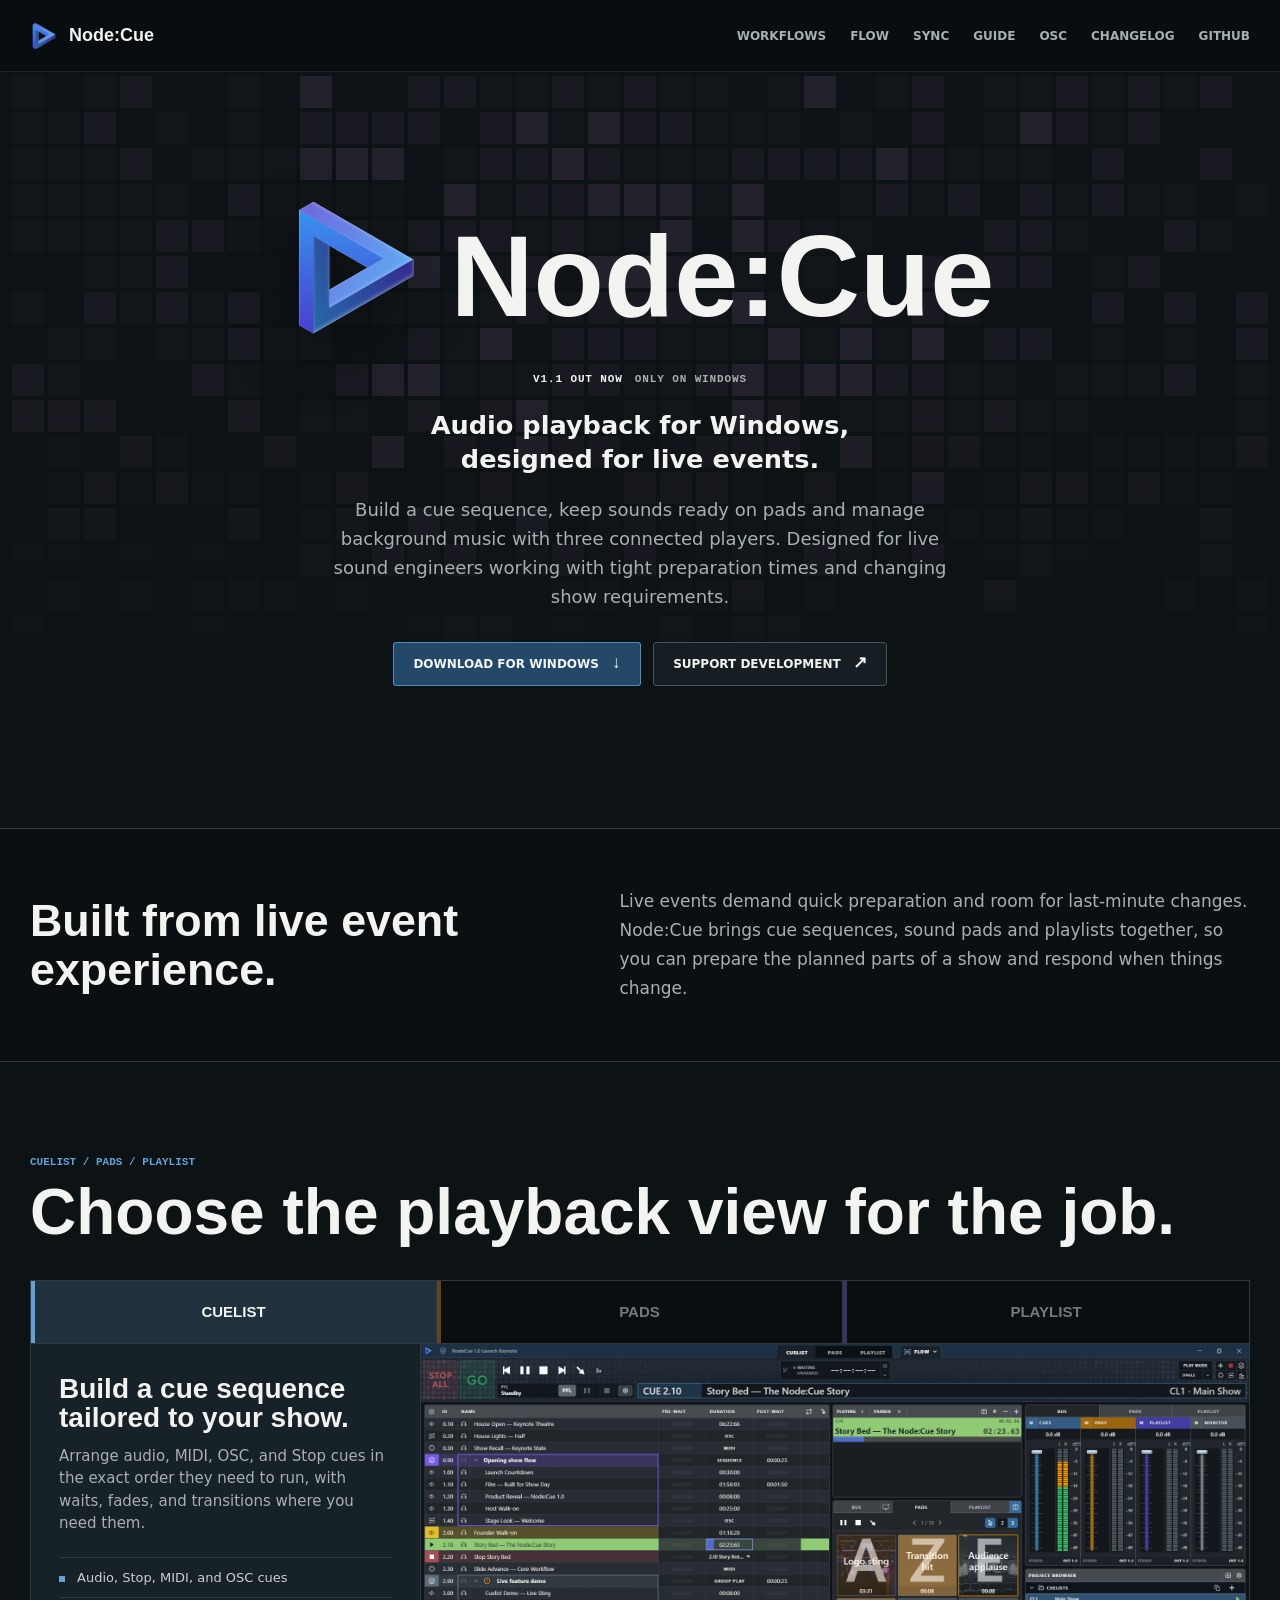
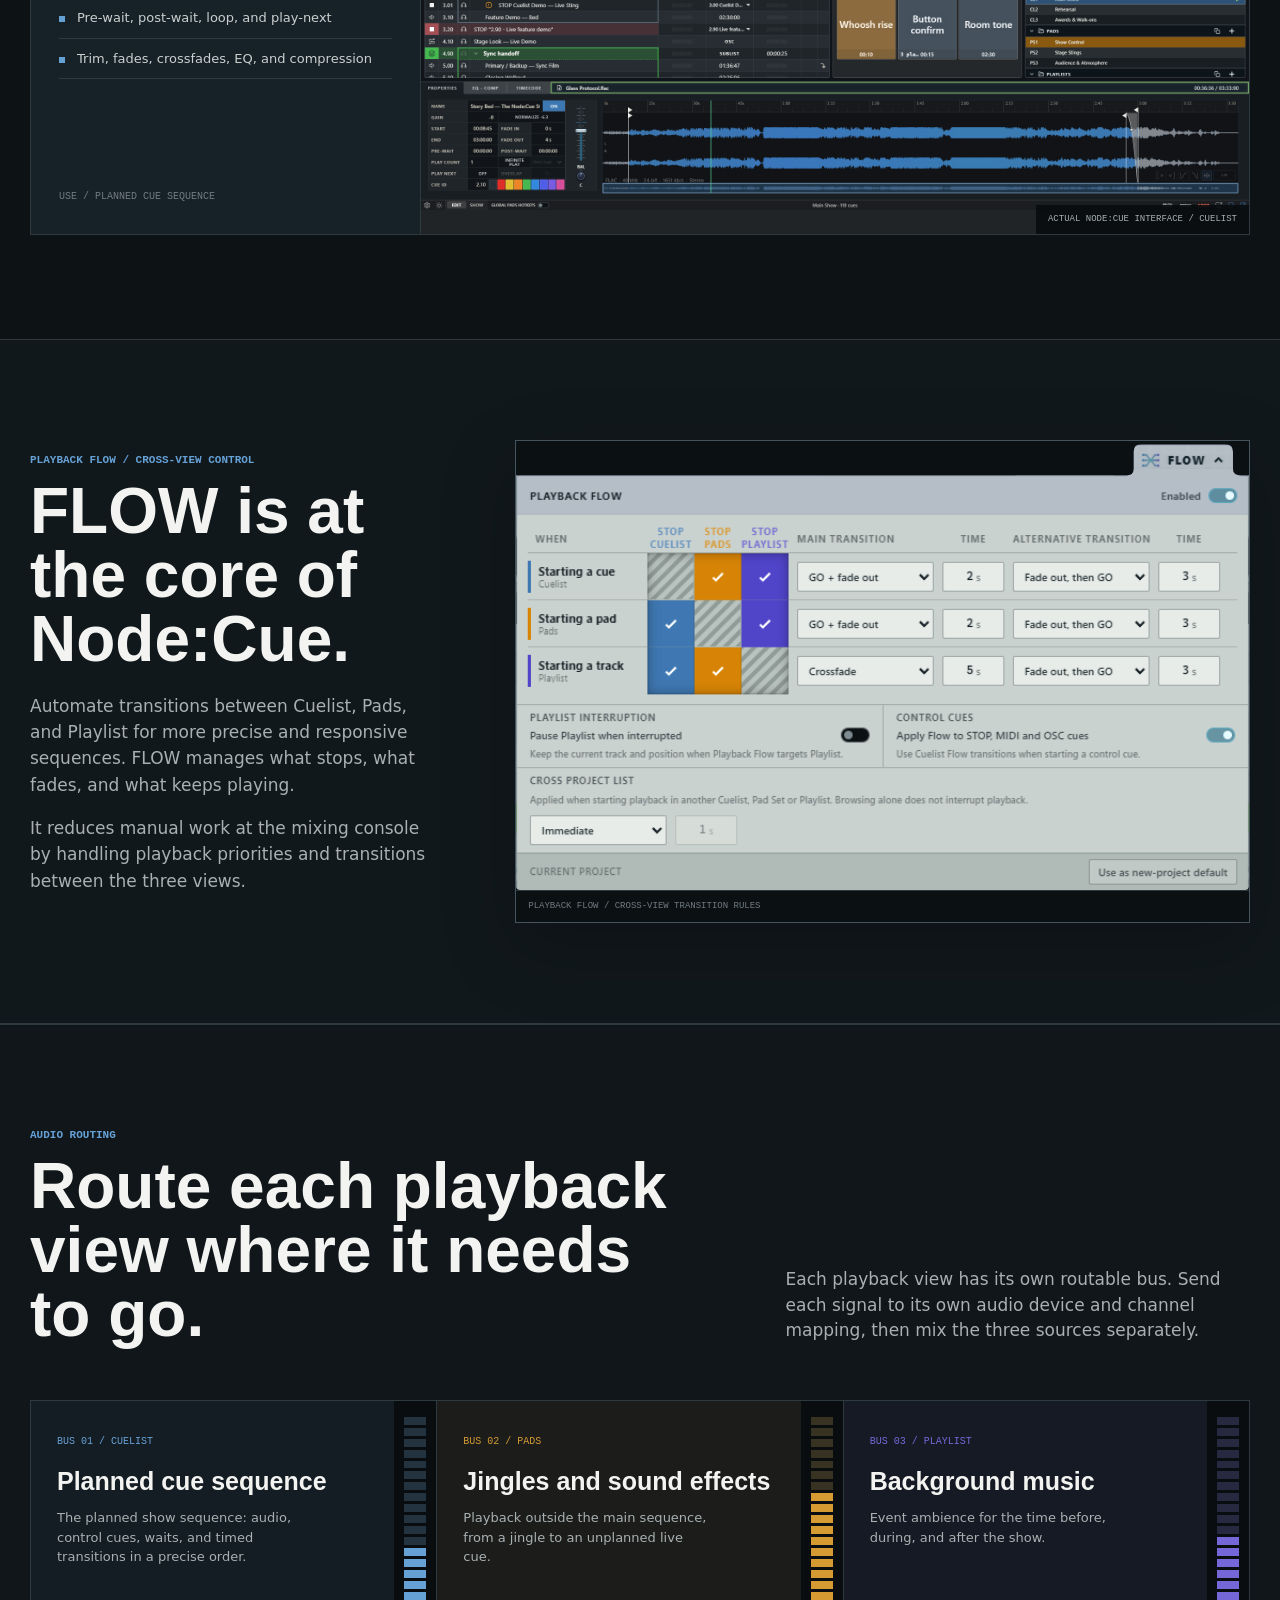
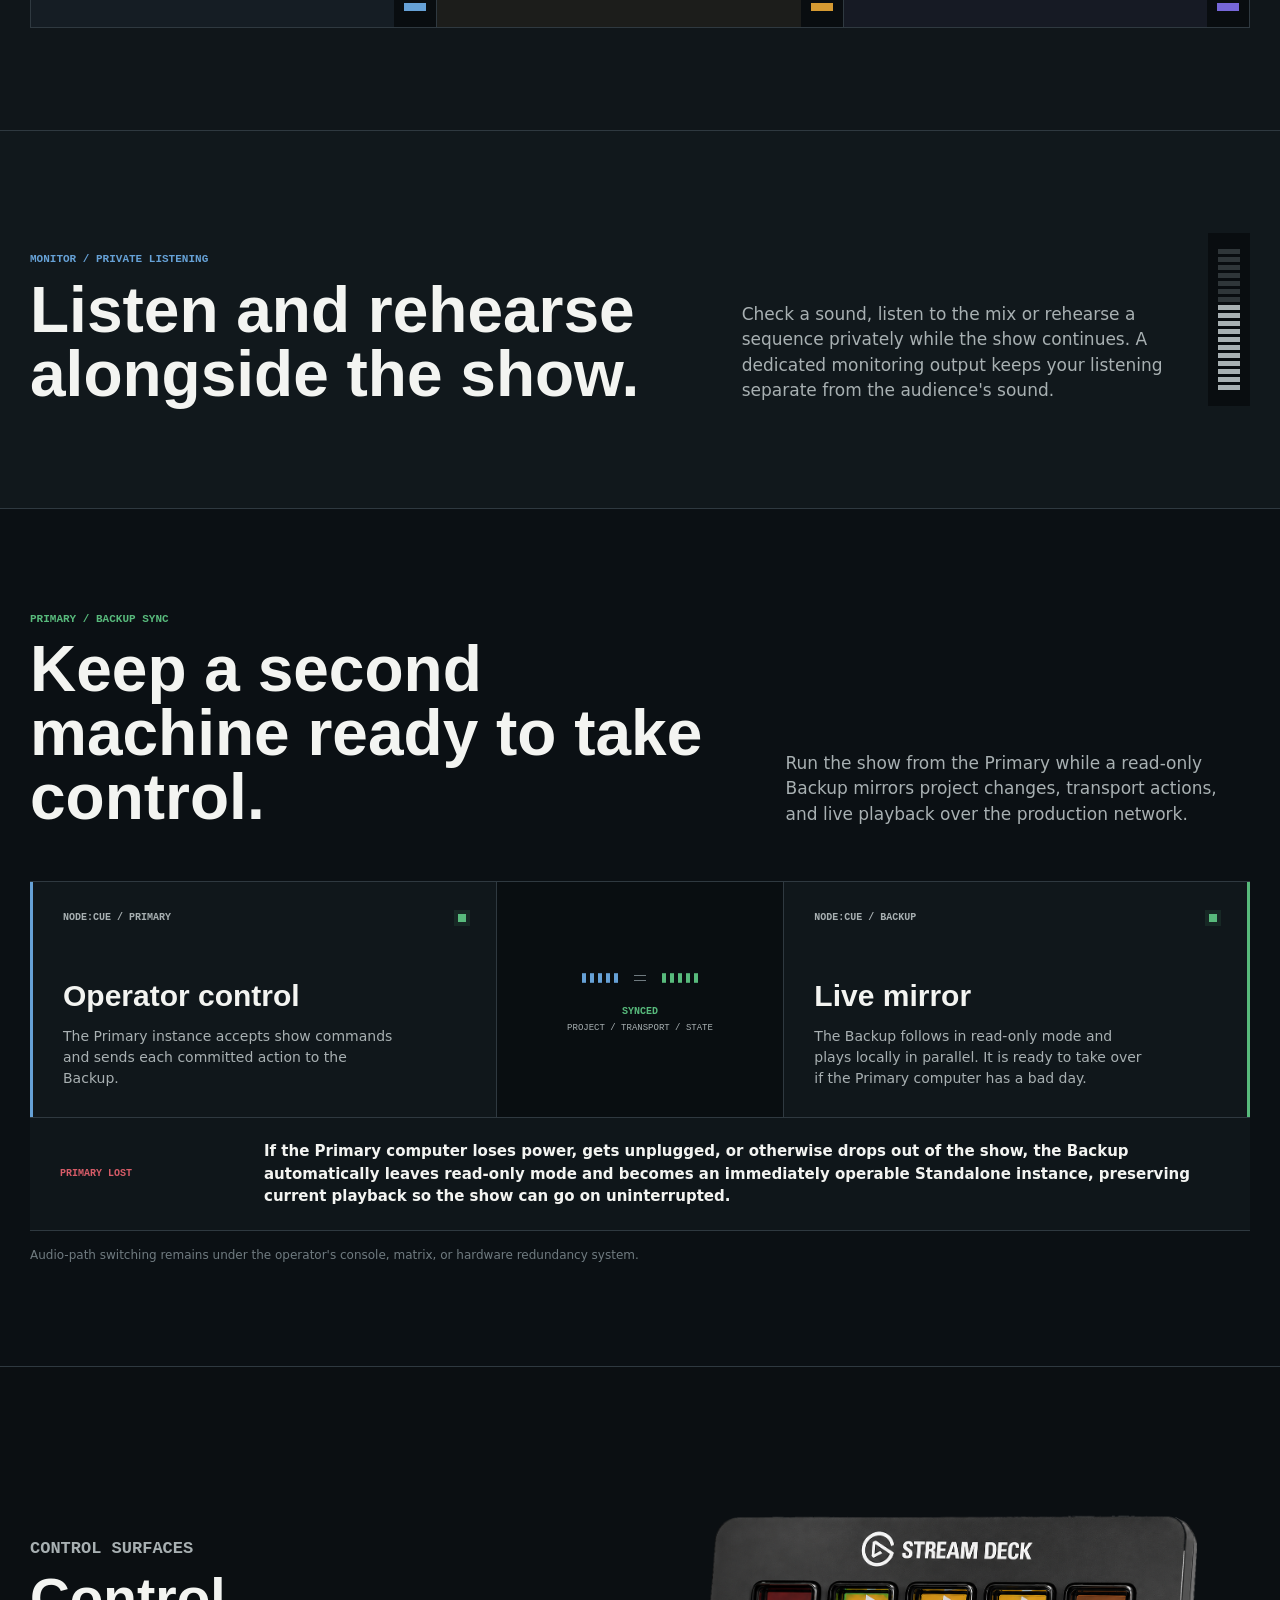
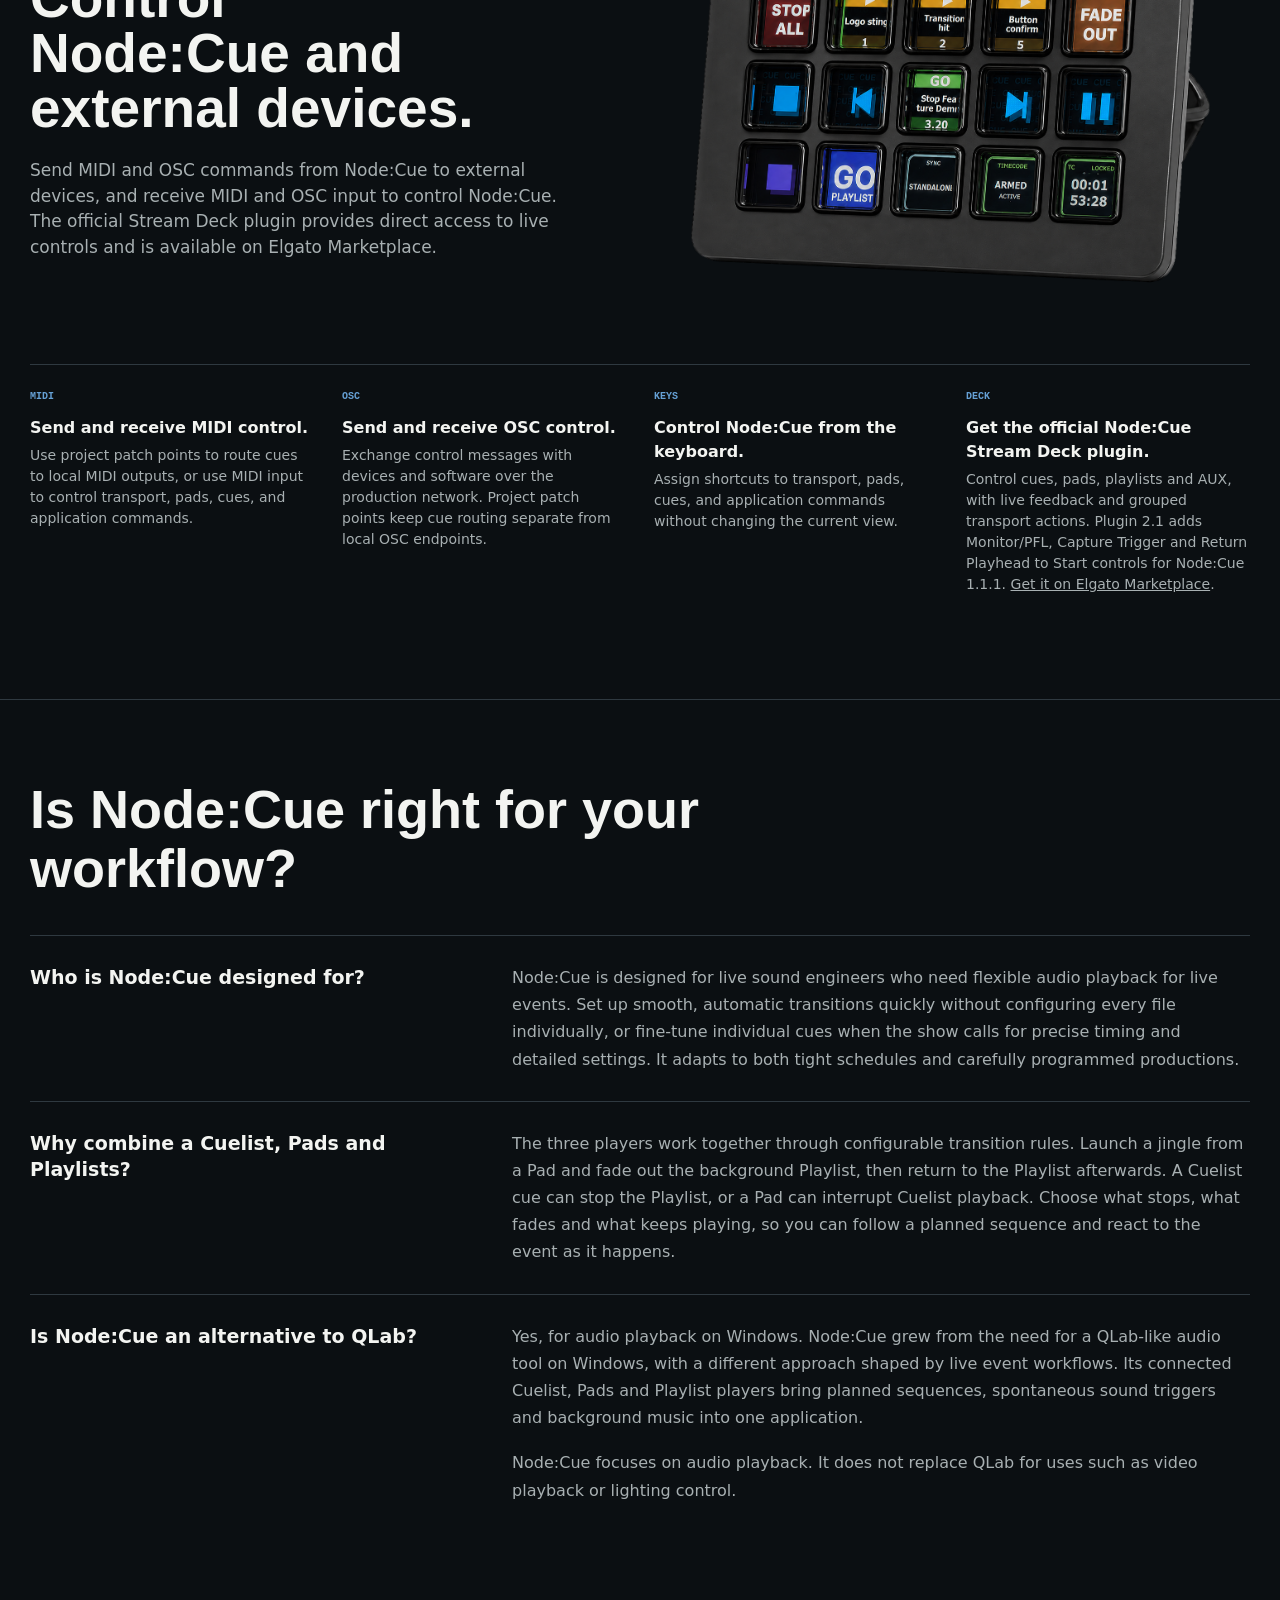
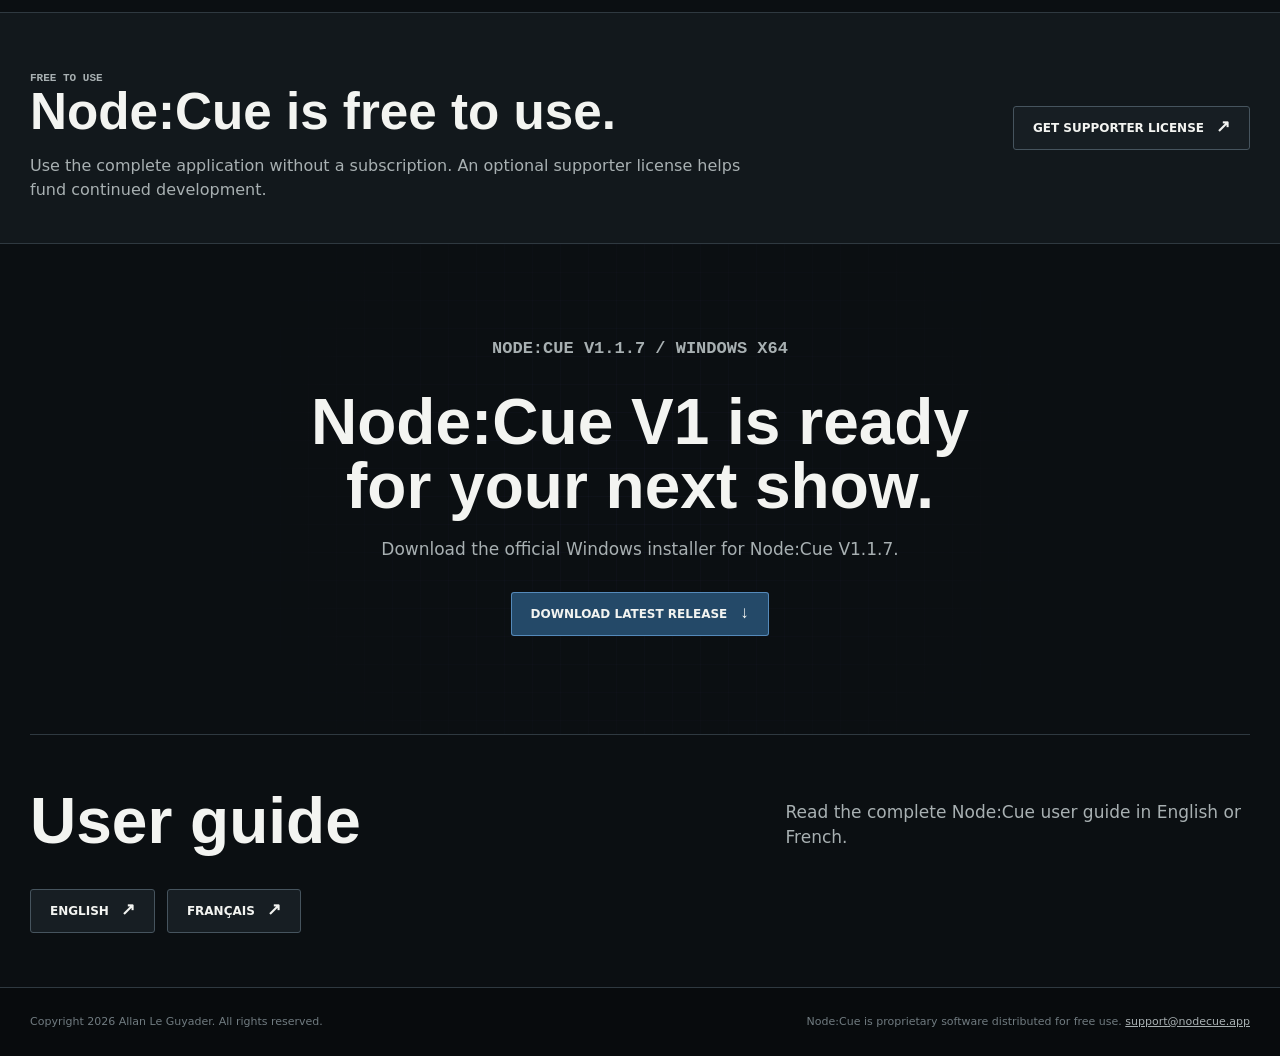
==== commit 54613337: "Publish Node:Cue 1.1.7 documentation, bilingual guides and website" ====
--- a/index.html
+++ b/index.html
@@ -3,8 +3,8 @@
 <head>
   <meta charset="utf-8">
   <meta name="viewport" content="width=device-width, initial-scale=1">
-  <title>Node:Cue</title>
-  <meta name="description" content="Node:Cue V1.1.6: live-audio cue playback and show control for Windows, with private monitoring, PFL/AFL listening, show simulation and Timecode triggering.">
+  <title>Node:Cue audio playback software for live events on Windows</title>
+  <meta name="description" content="Audio playback for Windows, designed for live events. Build cue sequences, trigger sounds from pads and manage background music with three connected players.">
   <link rel="canonical" href="https://nodecue.app/">
   <link rel="icon" type="image/png" href="nodecue-logo-transparent.png">
   <style>
@@ -273,6 +273,42 @@
     .hero-lead strong {
       color: var(--text);
       font-weight: 650;
+    }
+
+    .hero-description {
+      max-width: 650px;
+      margin: 20px auto 0;
+      color: var(--muted);
+      font-size: clamp(16px, 1.5vw, 18px);
+      line-height: 1.6;
+    }
+
+    .event-experience { padding: 58px 0; border-bottom: 1px solid var(--line); }
+    .event-experience .shell {
+      display: grid;
+      grid-template-columns: minmax(0, 1fr) minmax(0, 1.2fr);
+      align-items: center;
+      gap: 64px;
+    }
+    .event-experience h2 { margin: 0; font-size: clamp(30px, 3.5vw, 46px); line-height: 1.1; }
+    .event-experience p { margin: 0; color: var(--muted); font-size: 17px; line-height: 1.7; }
+
+    .workflow-questions { padding: 80px 0; border-top: 1px solid var(--line); }
+    .workflow-questions h2 { max-width: 720px; margin: 0 0 38px; font-size: clamp(34px, 4.5vw, 54px); line-height: 1.08; }
+    .workflow-question {
+      display: grid;
+      grid-template-columns: minmax(0, 1fr) minmax(0, 1.7fr);
+      gap: 48px;
+      padding: 28px 0;
+      border-top: 1px solid var(--line);
+    }
+    .workflow-question h3 { margin: 0; font-size: 19px; font-weight: 650; line-height: 1.4; }
+    .workflow-question p { margin: 0; color: var(--muted); font-size: 16px; line-height: 1.7; }
+    .workflow-answer p + p { margin-top: 18px; }
+    @media (max-width: 700px) {
+      .event-experience .shell, .workflow-question { grid-template-columns: 1fr; gap: 20px; }
+      .event-experience { padding: 42px 0; }
+      .workflow-questions { padding: 54px 0; }
     }
 
     .hero-actions {
@@ -1077,6 +1113,9 @@
         transition-duration: .01ms !important;
       }
     }
+    @media (max-width: 620px) { .site-nav { gap: 8px; } .site-nav a[href="#flow"] { display: none; } }
+    .guide-links { padding-top: 54px; padding-bottom: 54px; border-top: 1px solid var(--line); }
+    .guide-language-links { display: flex; flex-wrap: wrap; gap: 12px; margin-top: 22px; }
   </style>
 </head>
 <body>
@@ -1090,6 +1129,7 @@
         <a href="#workflows">Workflows</a>
         <a href="#flow">FLOW</a>
         <a href="#redundancy">Sync</a>
+        <a href="#guides">Guide</a>
         <a href="osc.html">OSC</a>
         <a href="changelog.html">Changelog</a>
         <a href="https://github.com/allanlg/NodeCue">GitHub</a>
@@ -1145,10 +1185,8 @@
             <h1 id="hero-title">Node:Cue</h1>
           </div>
           <p class="system-label"><span class="version-mark">V1.1 Out now</span><span>Only on Windows</span></p>
-          <p class="hero-lead">
-            <strong>Live audio show control.</strong> Plan the show, trigger sounds, and play
-            background music, all from one application.
-          </p>
+          <p class="hero-lead"><strong>Audio playback for Windows,<br>designed for live events.</strong></p>
+          <p class="hero-description">Build a cue sequence, keep sounds ready on pads and manage background music with three connected players. Designed for live sound engineers working with tight preparation times and changing show requirements.</p>
           <div class="hero-actions">
             <a
               class="button primary"
@@ -1161,6 +1199,13 @@
             <a class="button secondary" href="https://buy.polar.sh/polar_cl_3qQV0sqOwt6LvKFfmtN0CWsvdRYKmk0GKHq1a01hk98">Support development</a>
           </div>
         </div>
+      </div>
+    </section>
+
+    <section class="event-experience" aria-labelledby="event-experience-title">
+      <div class="shell">
+        <h2 id="event-experience-title">Built from live event experience.</h2>
+        <p>Live events demand quick preparation and room for last-minute changes. Node:Cue brings cue sequences, sound pads and playlists together, so you can prepare the planned parts of a show and respond when things change.</p>
       </div>
     </section>
 
@@ -1194,7 +1239,7 @@
               <span class="workflow-mode">Use / Planned cue sequence</span>
             </div>
             <figure class="workflow-shot">
-              <img src="assets/screenshots/nodecue-cuelist-20260907.png" alt="Node:Cue Cuelist running the Node:Cue Launch Keynote with audio, MIDI, OSC, Stop cues, Now Playing, buses, and waveform editing">
+              <img src="assets/screenshots/nodecue-cuelist-dark-20261025.png" alt="Node:Cue Cuelist in dark mode with a planned cue sequence, Now Playing, Sidebar Pads, bus meters and waveform editing">
               <figcaption>Actual Node:Cue interface / Cuelist</figcaption>
             </figure>
           </article>
@@ -1213,7 +1258,7 @@
               <span class="workflow-mode">Use / Jingles and sound effects</span>
             </div>
             <figure class="workflow-shot">
-              <img src="assets/screenshots/nodecue-pads-20260907.png" alt="Node:Cue Pads with custom images, colors, hotkeys, simultaneous cue and pad playback, bus meters, EQ, compression, and live RTA">
+              <img src="assets/screenshots/nodecue-pads-dark-20261025.png" alt="Node:Cue Pads in dark mode with custom pad images, simultaneous cue and pad playback, Sidebar Cuelist, bus meters, EQ and compression">
               <figcaption>Actual Node:Cue interface / Pads</figcaption>
             </figure>
           </article>
@@ -1234,7 +1279,7 @@
               <span class="workflow-mode">Use / Background music</span>
             </div>
             <figure class="workflow-shot">
-              <img src="assets/screenshots/nodecue-playlist-20260907.png" alt="Node:Cue Playlist playing Quiet Machines with auto-trim and overlap controls, Now Playing, bus meters, waveform, EQ, and compression">
+              <img src="assets/screenshots/nodecue-playlist-dark-20261025.png" alt="Node:Cue Playlist in dark mode playing Operator Dream, with auto-trim and overlap controls, Sidebar Cuelist, bus meters, waveform, EQ and compression">
               <figcaption>Actual Node:Cue interface / Playlist</figcaption>
             </figure>
           </article>
@@ -1388,6 +1433,27 @@
       </div>
     </section>
 
+    <section class="workflow-questions" id="your-workflow" aria-labelledby="workflow-questions-title">
+      <div class="shell">
+        <h2 id="workflow-questions-title">Is Node:Cue right for your workflow?</h2>
+        <article class="workflow-question">
+          <h3>Who is Node:Cue designed for?</h3>
+          <p>Node:Cue is designed for live sound engineers who need flexible audio playback for live events. Set up smooth, automatic transitions quickly without configuring every file individually, or fine-tune individual cues when the show calls for precise timing and detailed settings. It adapts to both tight schedules and carefully programmed productions.</p>
+        </article>
+        <article class="workflow-question">
+          <h3>Why combine a Cuelist, Pads and Playlists?</h3>
+          <p>The three players work together through configurable transition rules. Launch a jingle from a Pad and fade out the background Playlist, then return to the Playlist afterwards. A Cuelist cue can stop the Playlist, or a Pad can interrupt Cuelist playback. Choose what stops, what fades and what keeps playing, so you can follow a planned sequence and react to the event as it happens.</p>
+        </article>
+        <article class="workflow-question">
+          <h3>Is Node:Cue an alternative to QLab?</h3>
+          <div class="workflow-answer">
+            <p>Yes, for audio playback on Windows. Node:Cue grew from the need for a QLab-like audio tool on Windows, with a different approach shaped by live event workflows. Its connected Cuelist, Pads and Playlist players bring planned sequences, spontaneous sound triggers and background music into one application.</p>
+            <p>Node:Cue focuses on audio playback. It does not replace QLab for uses such as video playback or lighting control.</p>
+          </div>
+        </article>
+      </div>
+    </section>
+
     <section class="support-band" aria-labelledby="support-title">
       <div class="shell">
         <div class="support-copy">
@@ -1401,9 +1467,9 @@
 
     <section class="download-band" aria-labelledby="download-title">
       <div class="shell">
-        <p class="section-kicker">Node:Cue V1.1.6 / Windows x64</p>
+        <p class="section-kicker">Node:Cue V1.1.7 / Windows x64</p>
         <h2 id="download-title">Node:Cue V1 is ready for your next show.</h2>
-        <p>Download the official Windows installer for Node:Cue V1.1.6.</p>
+        <p>Download the official Windows installer for Node:Cue V1.1.7.</p>
         <a
           class="button primary"
           href="https://github.com/allanlg/NodeCue/releases/latest"
@@ -1415,6 +1481,11 @@
       </div>
     </section>
   </main>
+
+  <section class="shell guide-links" id="guides" aria-labelledby="guides-title">
+    <header class="section-heading"><h2 id="guides-title">User guide</h2><p>Read the complete Node:Cue user guide in English or French.</p></header>
+    <div class="guide-language-links"><a class="button secondary" href="guide/en/index.html" lang="en" hreflang="en">English</a><a class="button secondary" href="guide/fr/index.html" lang="fr" hreflang="fr">Français</a></div>
+  </section>
 
   <footer class="site-footer">
     <div class="shell">
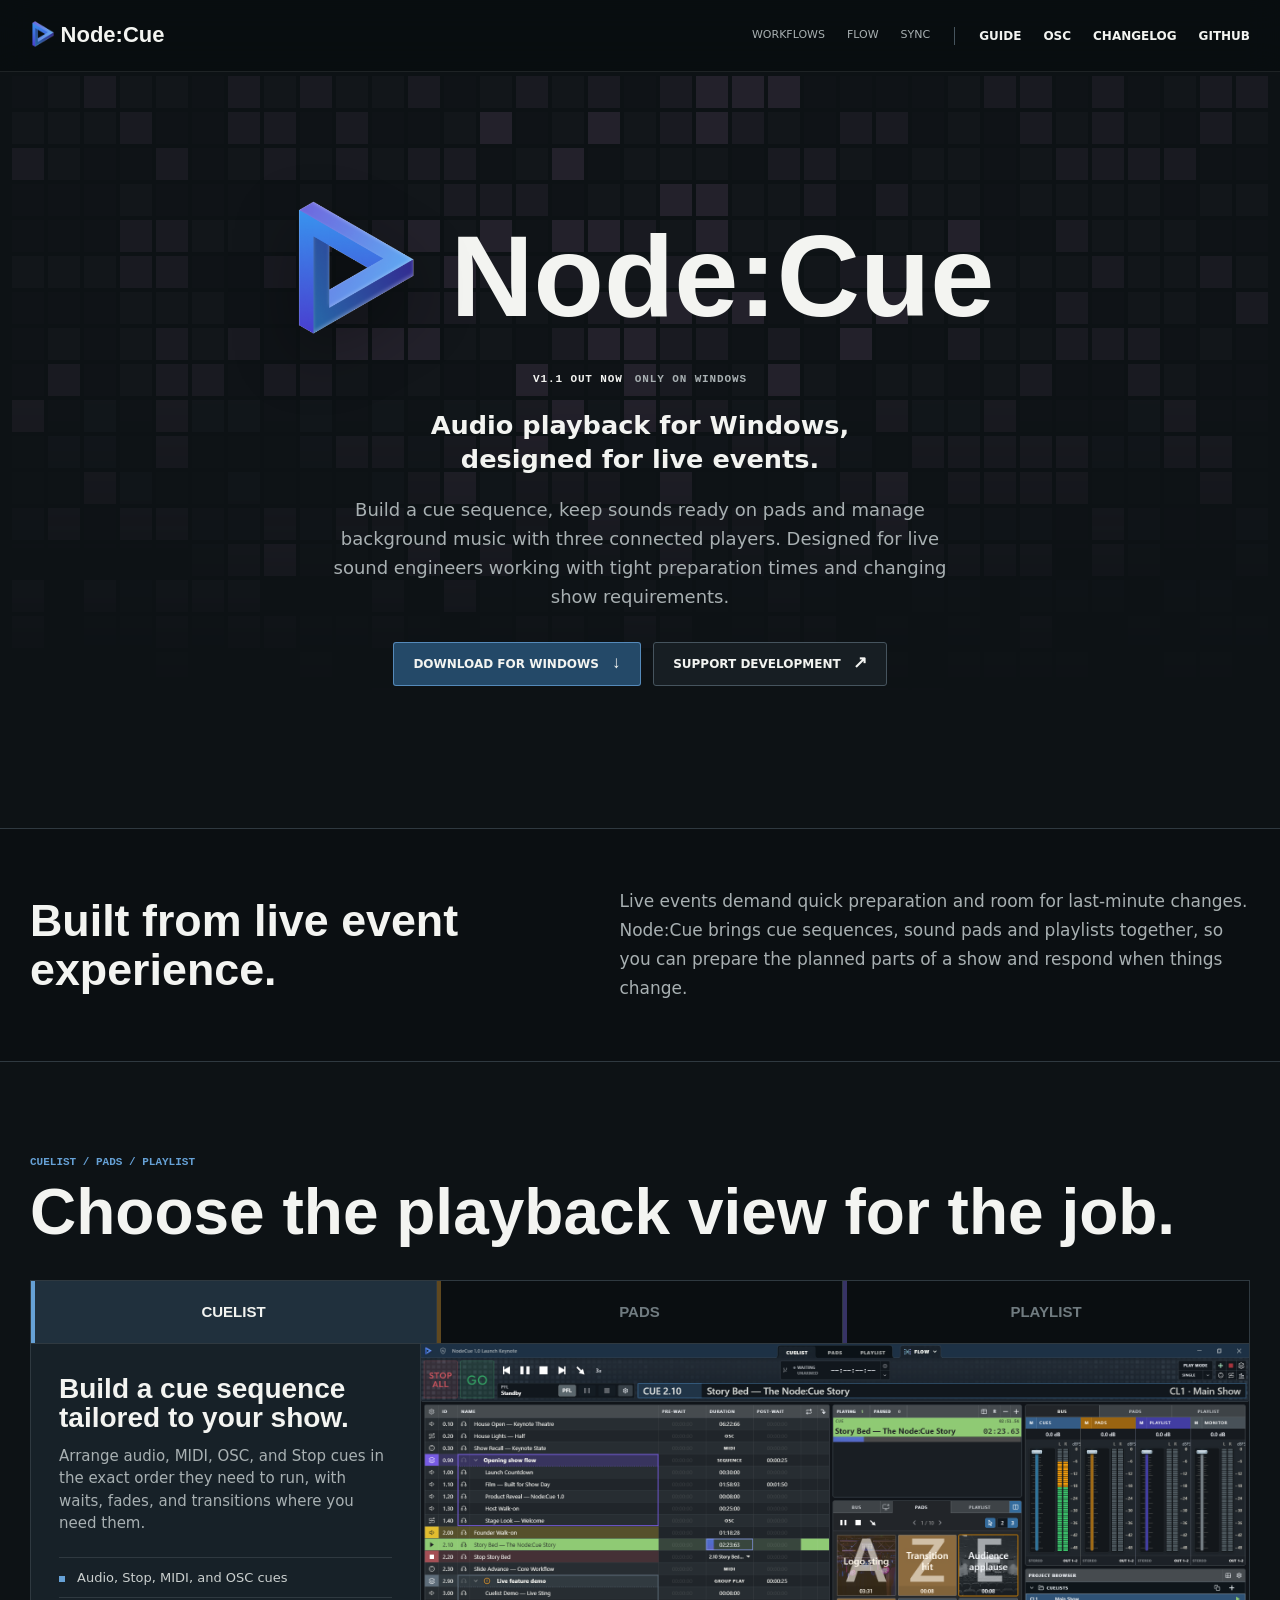
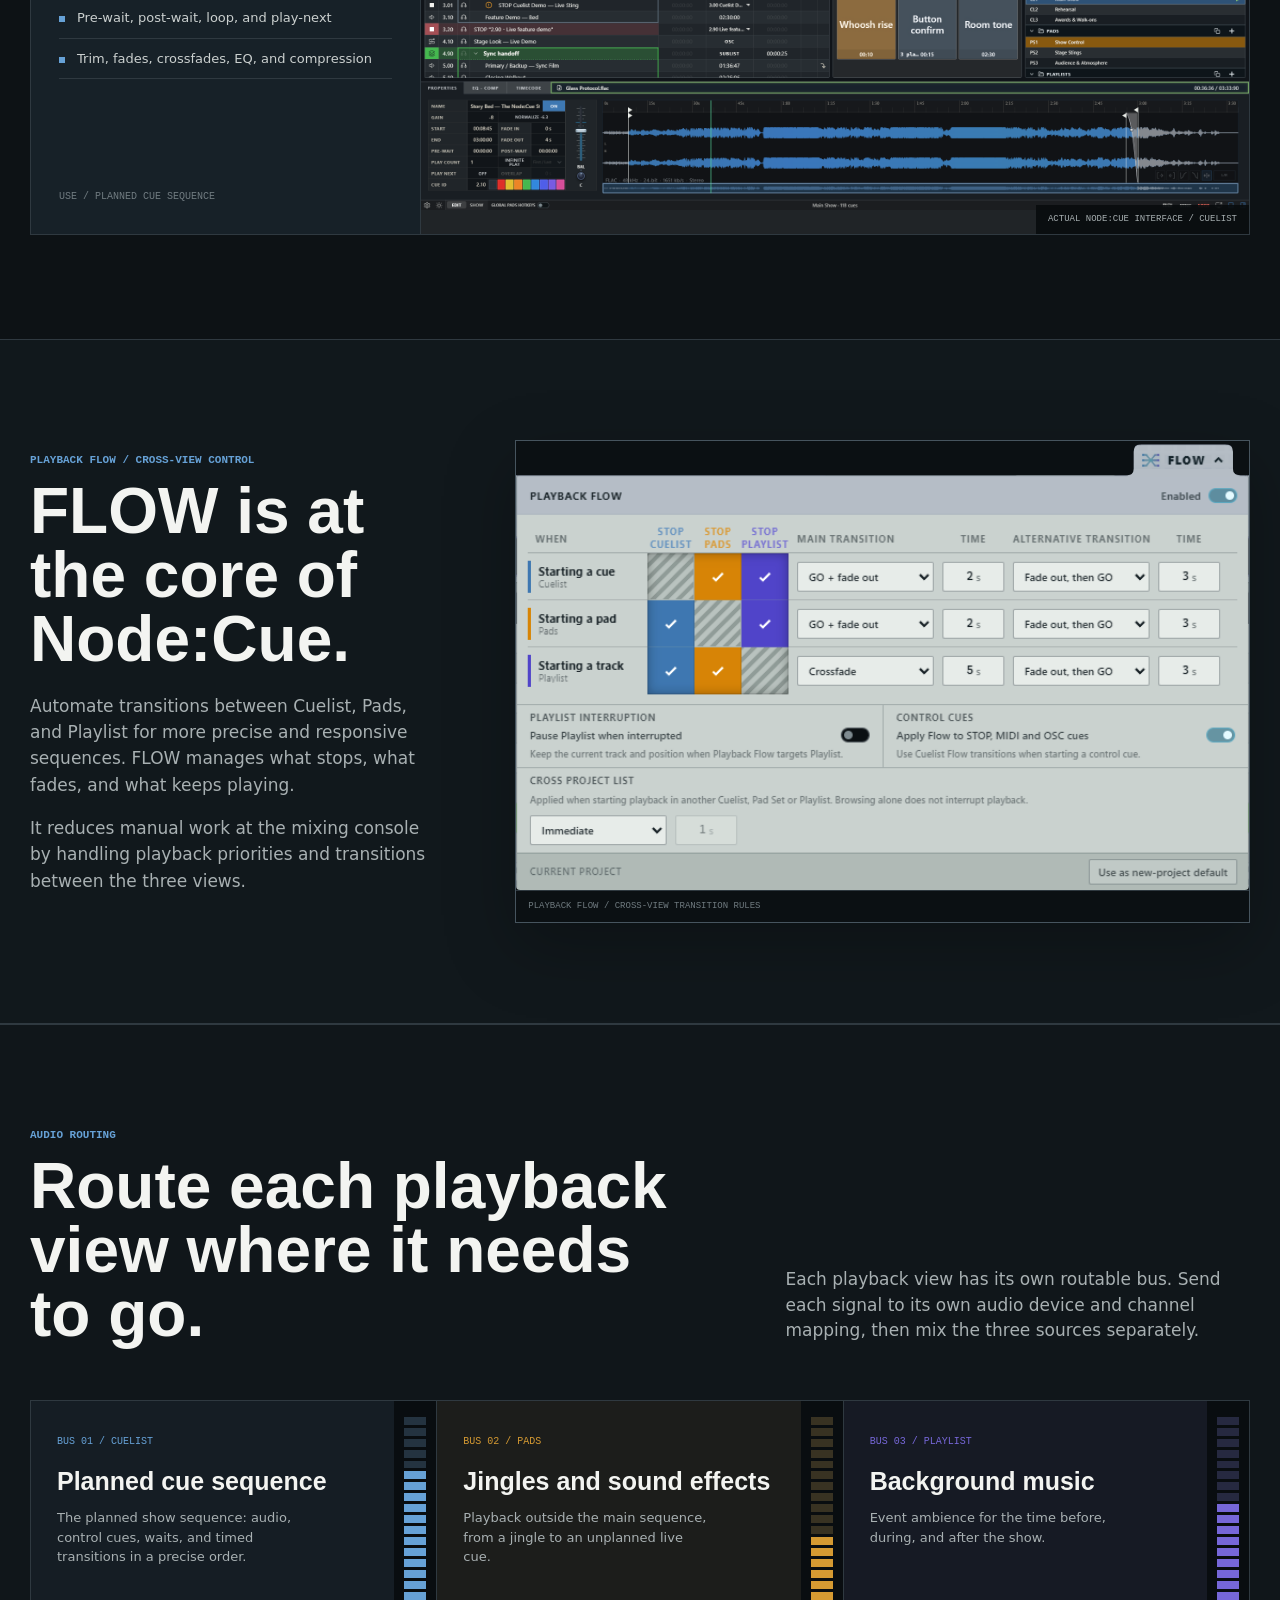
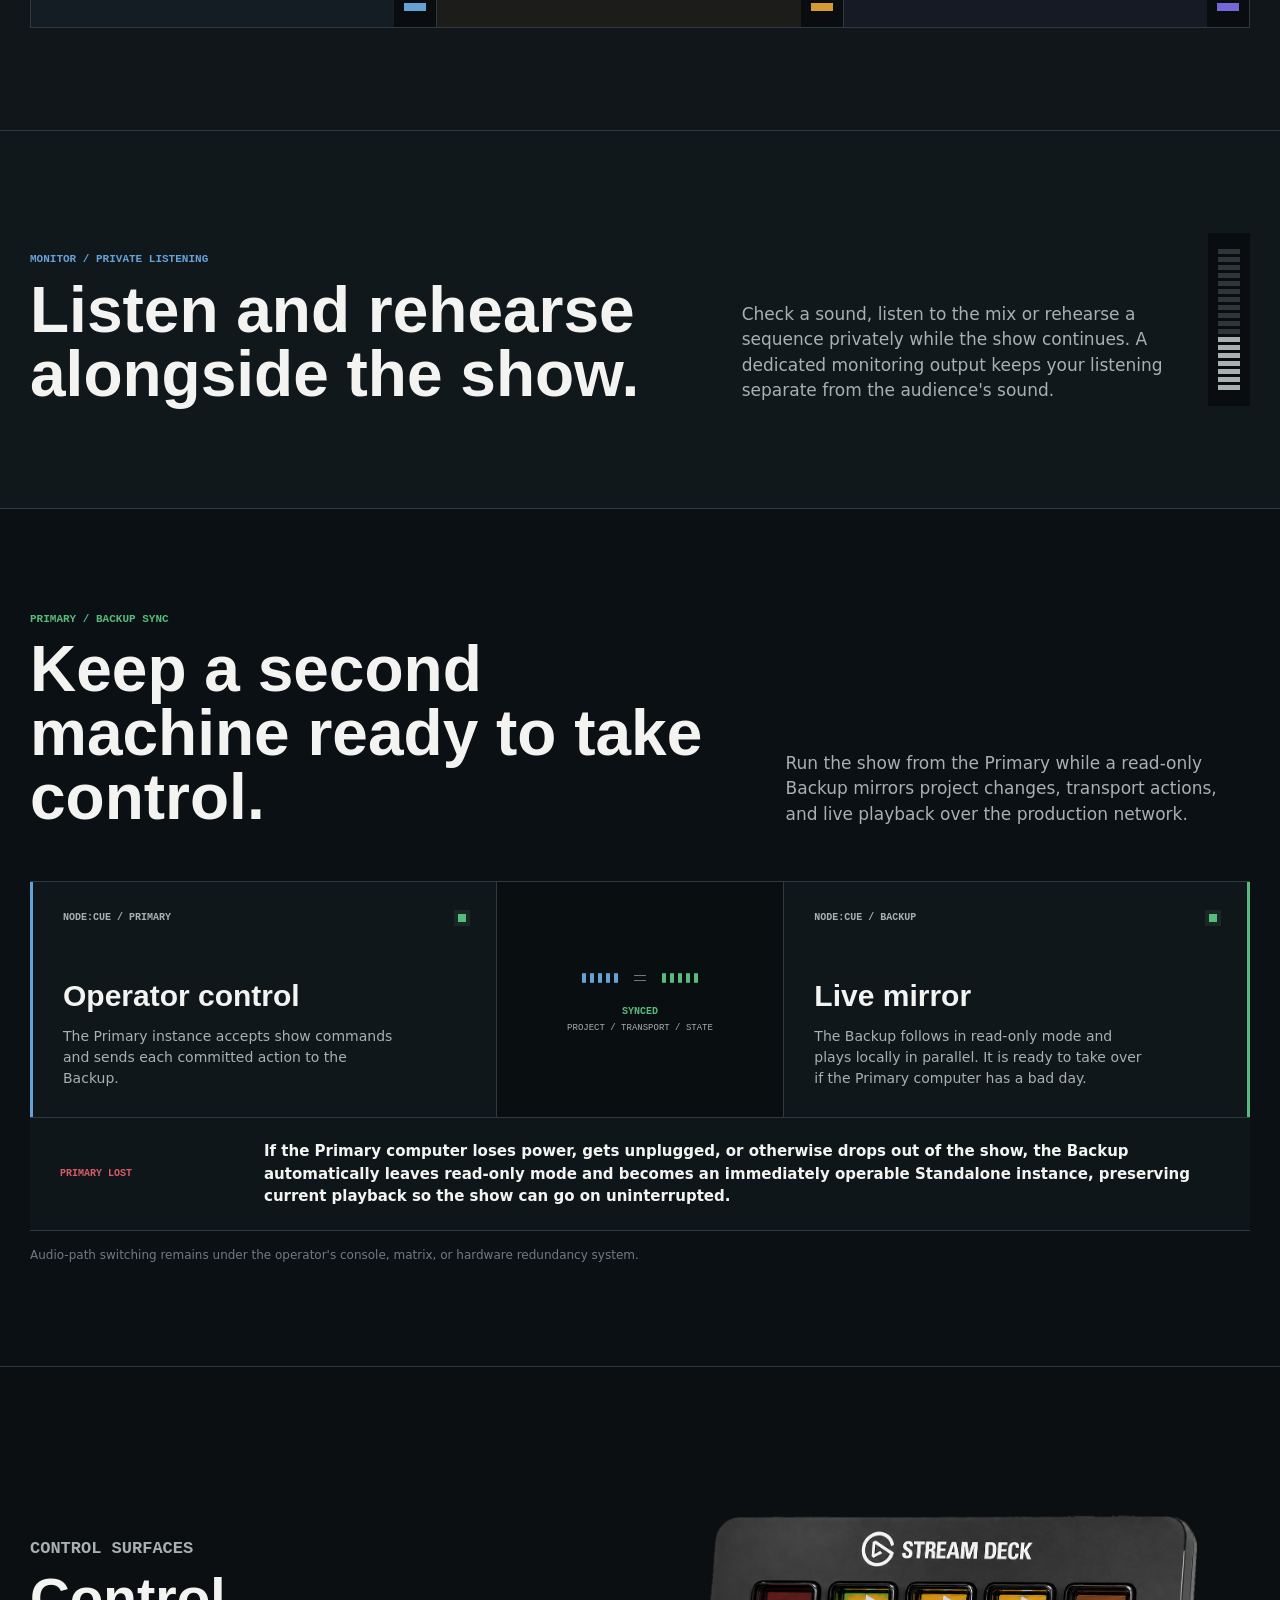
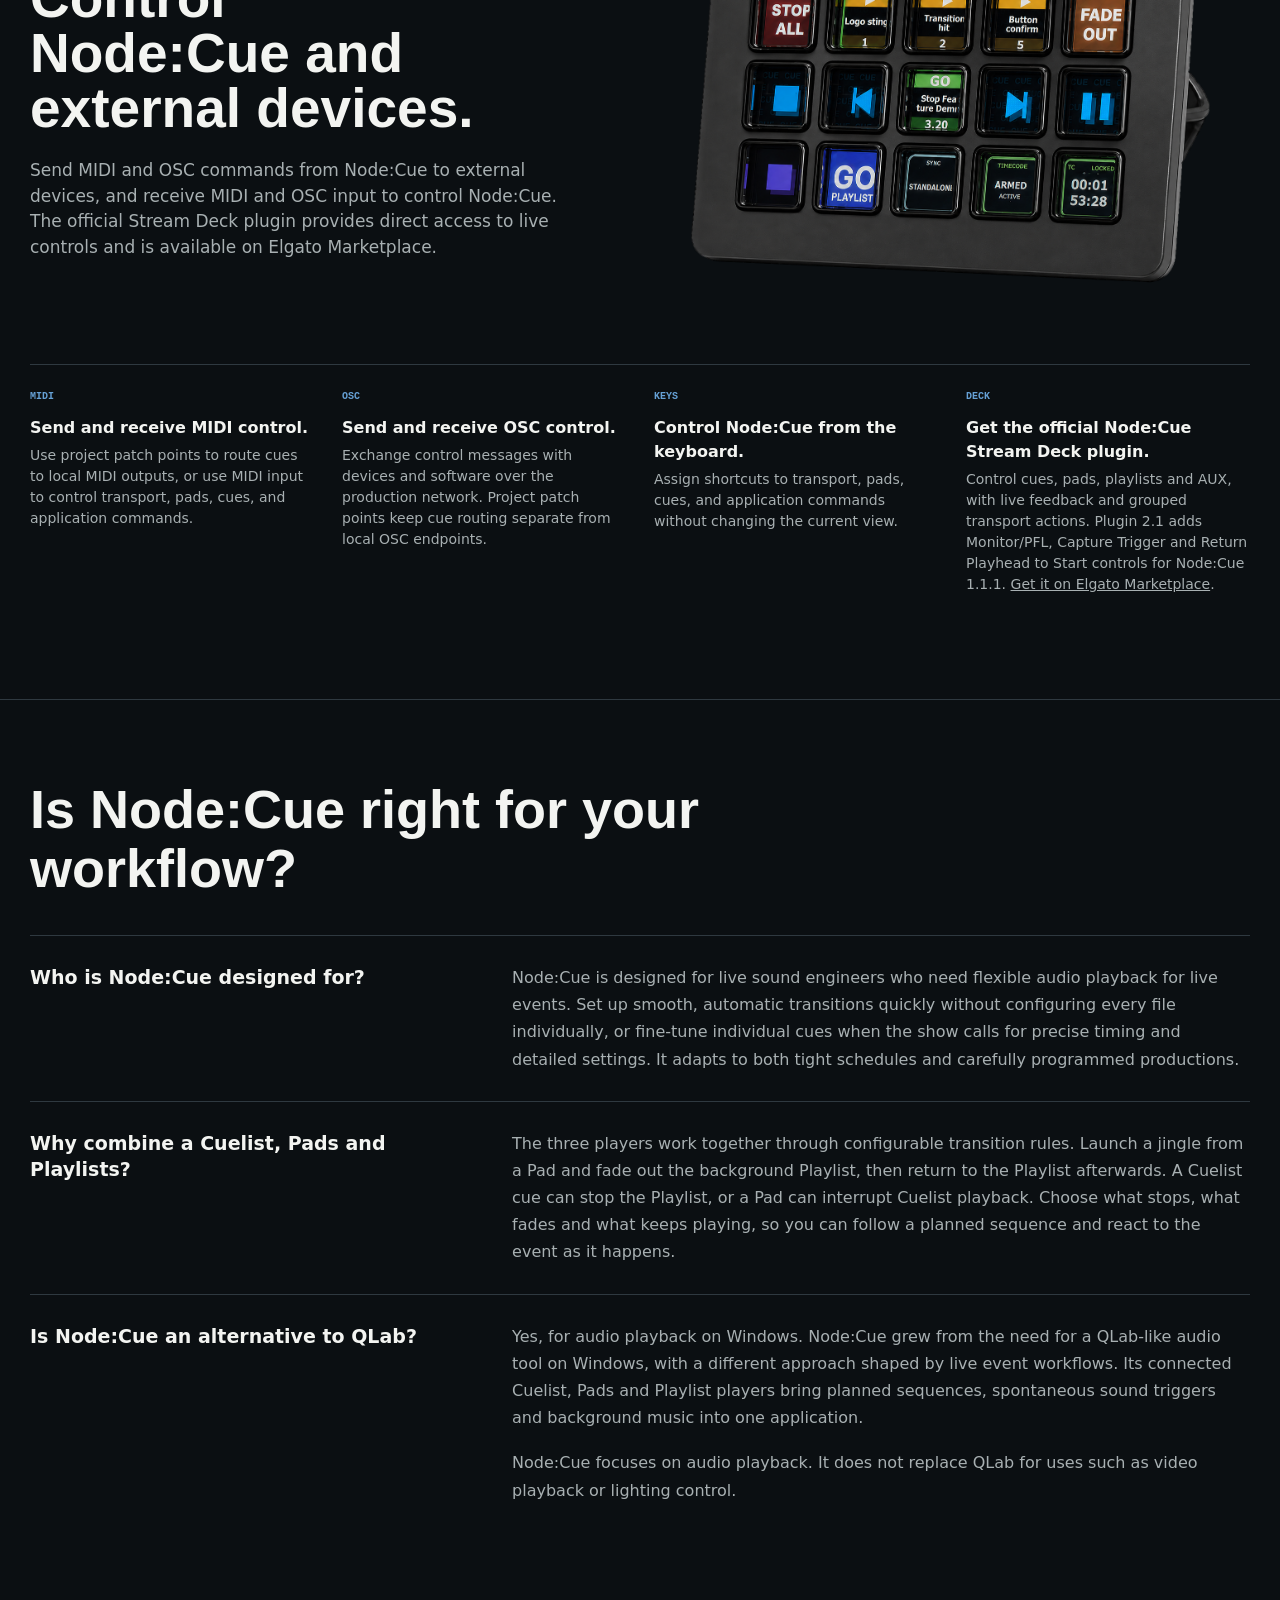
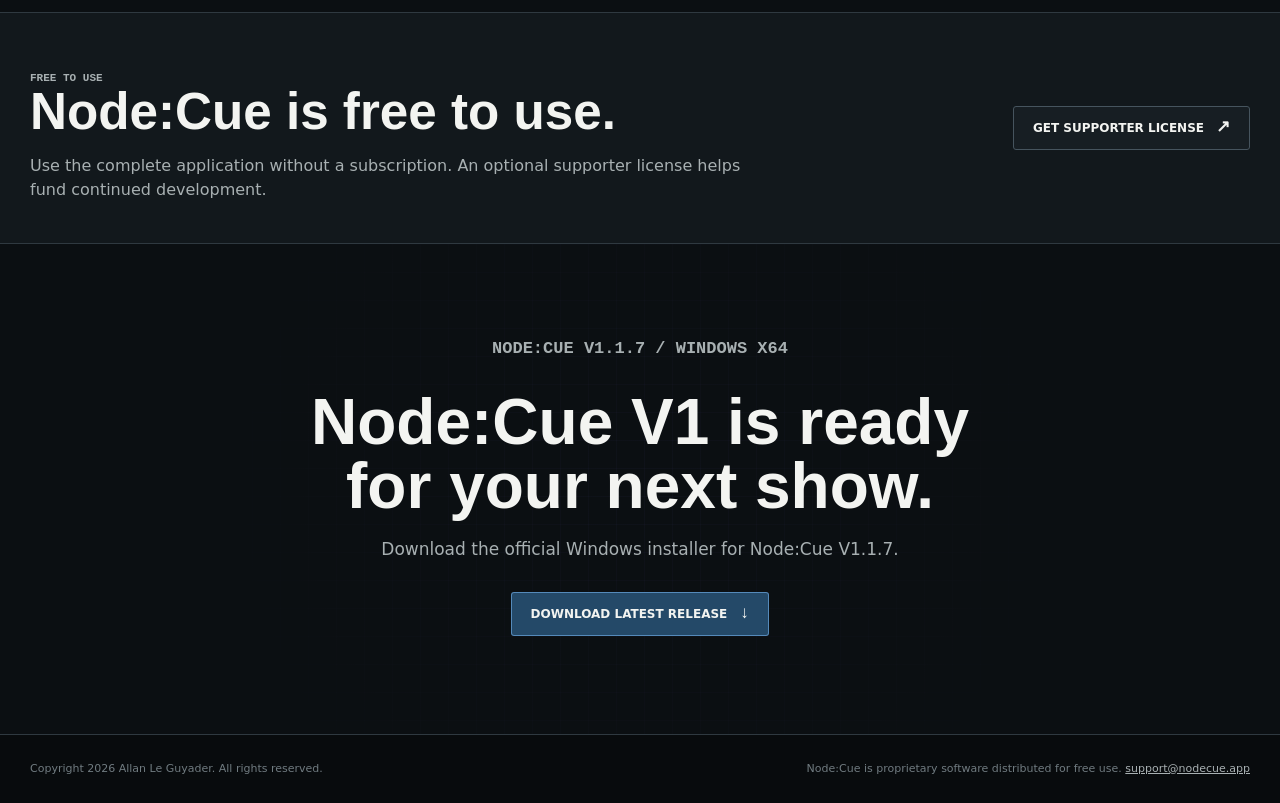
==== commit 39db133d: "Polish website navigation and unify header branding" ====
--- a/index.html
+++ b/index.html
@@ -109,6 +109,10 @@
       text-transform: uppercase;
     }
 
+    .site-nav-group { display: flex; align-items: center; gap: 22px; }
+    .site-nav-sections { color: var(--muted); font-size: 11px; font-weight: 500; }
+    .site-nav-pages { padding-left: 24px; border-left: 1px solid var(--line-strong); color: var(--text); }
+
     .site-nav a {
       position: relative;
       text-decoration: none;
@@ -1058,6 +1062,8 @@
     @media (max-width: 900px) {
       .shell { width: min(100% - 30px, 760px); }
       .site-nav { gap: 14px; }
+      .site-nav-group { gap: 14px; }
+      .site-nav-pages { padding-left: 14px; }
       .hero-copy { width: 100%; }
       .section-heading { grid-template-columns: 1fr; gap: 25px; }
       .integration-grid { grid-template-columns: 1fr; gap: 32px; }
@@ -1077,15 +1083,16 @@
     }
 
     @media (max-width: 620px) {
-      .site-header { height: 62px; }
-      .site-header .shell { gap: 14px; }
+      .site-header { height: 136px; }
+      .site-header .shell { flex-direction: column; align-items: stretch; justify-content: center; gap: 14px; }
+      .site-header .brand { align-self: flex-start; }
       .brand { font-size: 16px; }
       .brand img { width: 24px; height: 24px; }
-      .site-nav a:first-child,
-      .site-nav a:last-child { display: none; }
-      .site-nav { gap: 12px; font-size: 10px; }
-      .hero { padding-top: 92px; min-height: auto; }
-      .disco-grid { inset: 62px 0 0; }
+      .site-nav { flex-direction: column; align-items: stretch; gap: 12px; font-size: 11px; }
+      .site-nav-group { gap: 20px; }
+      .site-nav-pages { padding: 12px 0 0; border-left: 0; border-top: 1px solid var(--line); }
+      .hero { padding-top: 166px; min-height: auto; }
+      .disco-grid { inset: 136px 0 0; }
       h1 { font-size: clamp(56px, 20.5vw, 80px); }
       .hero-lead { font-size: 18px; }
       .hero-actions { align-items: stretch; flex-direction: column; }
@@ -1113,26 +1120,28 @@
         transition-duration: .01ms !important;
       }
     }
-    @media (max-width: 620px) { .site-nav { gap: 8px; } .site-nav a[href="#flow"] { display: none; } }
-    .guide-links { padding-top: 54px; padding-bottom: 54px; border-top: 1px solid var(--line); }
-    .guide-language-links { display: flex; flex-wrap: wrap; gap: 12px; margin-top: 22px; }
   </style>
+  <link rel="stylesheet" href="assets/brand.css">
 </head>
 <body>
   <header class="site-header">
     <div class="shell">
-      <a class="brand" href="#top" aria-label="Node:Cue home">
-        <img src="nodecue-logo-transparent.png" alt="" aria-hidden="true">
-        <span>Node:Cue</span>
+      <a class="brand nodecue-brand" href="#top" aria-label="Node:Cue home">
+        <img class="nodecue-brand-mark" src="nodecue-logo-transparent.png" alt="" aria-hidden="true">
+        <span class="nodecue-brand-name">Node:Cue</span>
       </a>
       <nav class="site-nav" aria-label="Primary navigation">
-        <a href="#workflows">Workflows</a>
-        <a href="#flow">FLOW</a>
-        <a href="#redundancy">Sync</a>
-        <a href="#guides">Guide</a>
-        <a href="osc.html">OSC</a>
-        <a href="changelog.html">Changelog</a>
-        <a href="https://github.com/allanlg/NodeCue">GitHub</a>
+        <div class="site-nav-group site-nav-sections" role="group" aria-label="On this page">
+          <a href="#workflows">Workflows</a>
+          <a href="#flow">FLOW</a>
+          <a href="#redundancy">Sync</a>
+        </div>
+        <div class="site-nav-group site-nav-pages" role="group" aria-label="Documentation and links">
+          <a href="guide/en/index.html" target="_blank" rel="noopener">Guide</a>
+          <a href="osc.html">OSC</a>
+          <a href="changelog.html">Changelog</a>
+          <a href="https://github.com/allanlg/NodeCue">GitHub</a>
+        </div>
       </nav>
     </div>
   </header>
@@ -1482,10 +1491,6 @@
     </section>
   </main>
 
-  <section class="shell guide-links" id="guides" aria-labelledby="guides-title">
-    <header class="section-heading"><h2 id="guides-title">User guide</h2><p>Read the complete Node:Cue user guide in English or French.</p></header>
-    <div class="guide-language-links"><a class="button secondary" href="guide/en/index.html" lang="en" hreflang="en">English</a><a class="button secondary" href="guide/fr/index.html" lang="fr" hreflang="fr">Français</a></div>
-  </section>
 
   <footer class="site-footer">
     <div class="shell">
--- a/assets/brand.css
+++ b/assets/brand.css
@@ -0,0 +1,29 @@
+/* Shared Node:Cue lockup, scaled from the homepage hero typography and alignment. */
+.nodecue-brand {
+  display: inline-flex;
+  align-items: center;
+  gap: .2em;
+  color: inherit;
+  font: 700 22px/.86 "Bahnschrift", "DIN Alternate", "Arial Narrow", sans-serif;
+  letter-spacing: 0;
+  text-transform: none;
+  text-decoration: none;
+  white-space: nowrap;
+}
+.nodecue-brand .nodecue-brand-mark {
+  display: block;
+  flex: 0 0 auto;
+  width: 1.19em;
+  height: 1.19em;
+  margin: 0;
+  object-fit: contain;
+  transform: translateY(-.07143em);
+}
+.nodecue-brand .nodecue-brand-name {
+  font: inherit;
+  letter-spacing: 0;
+  text-transform: none;
+}
+@media (max-width: 620px) {
+  .nodecue-brand { font-size: 20px; }
+}
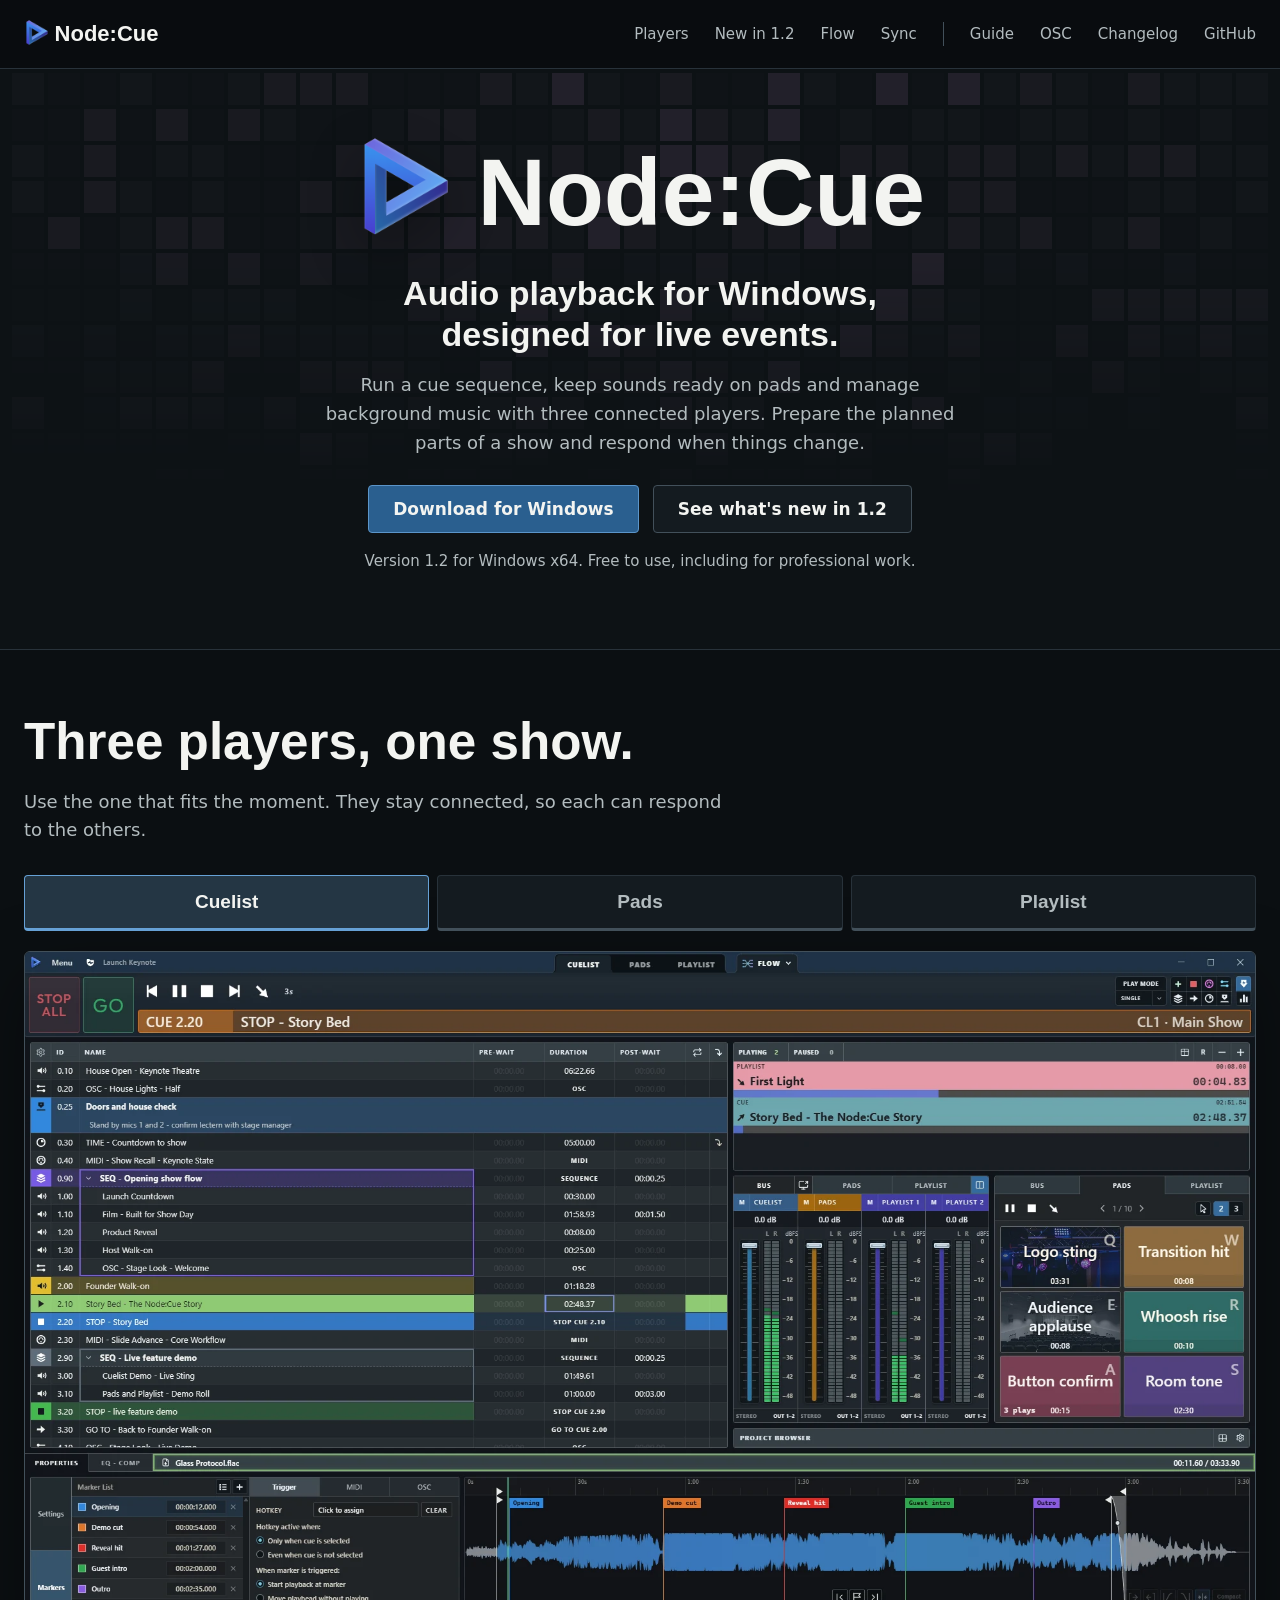
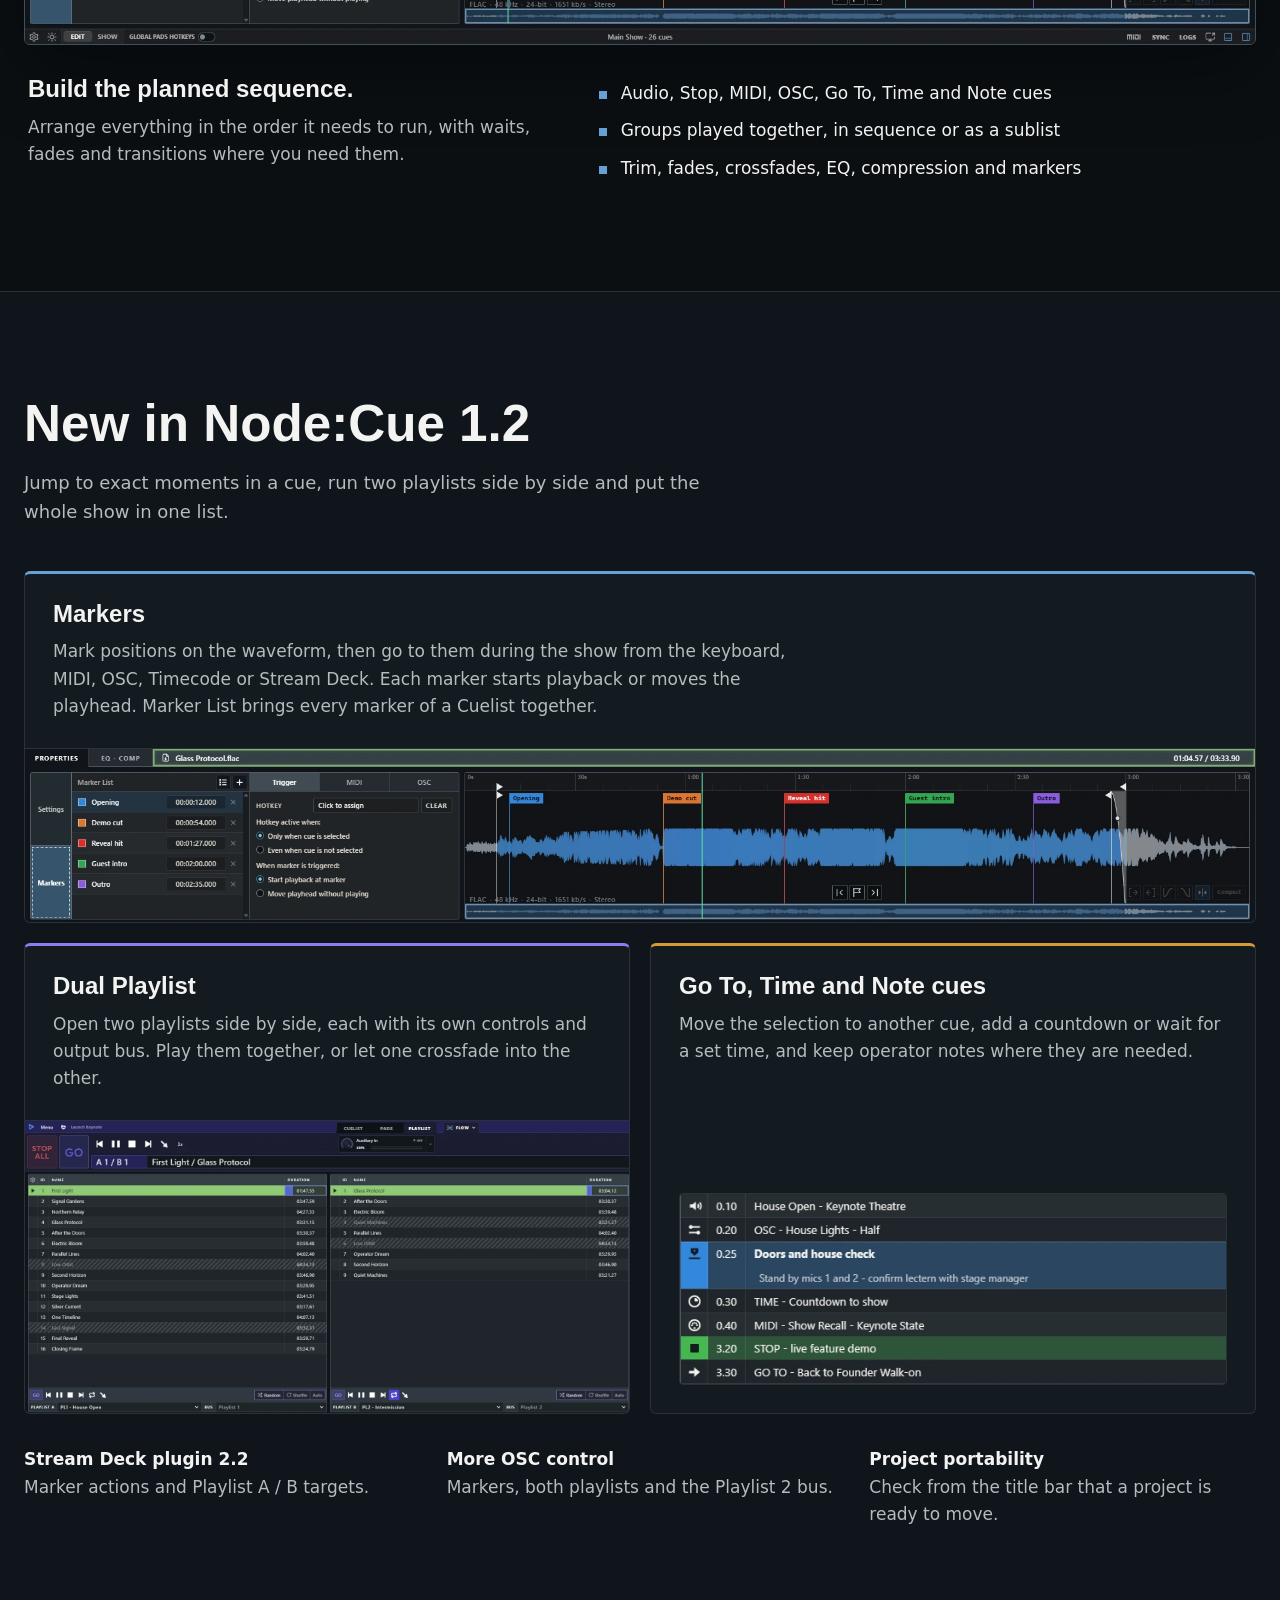
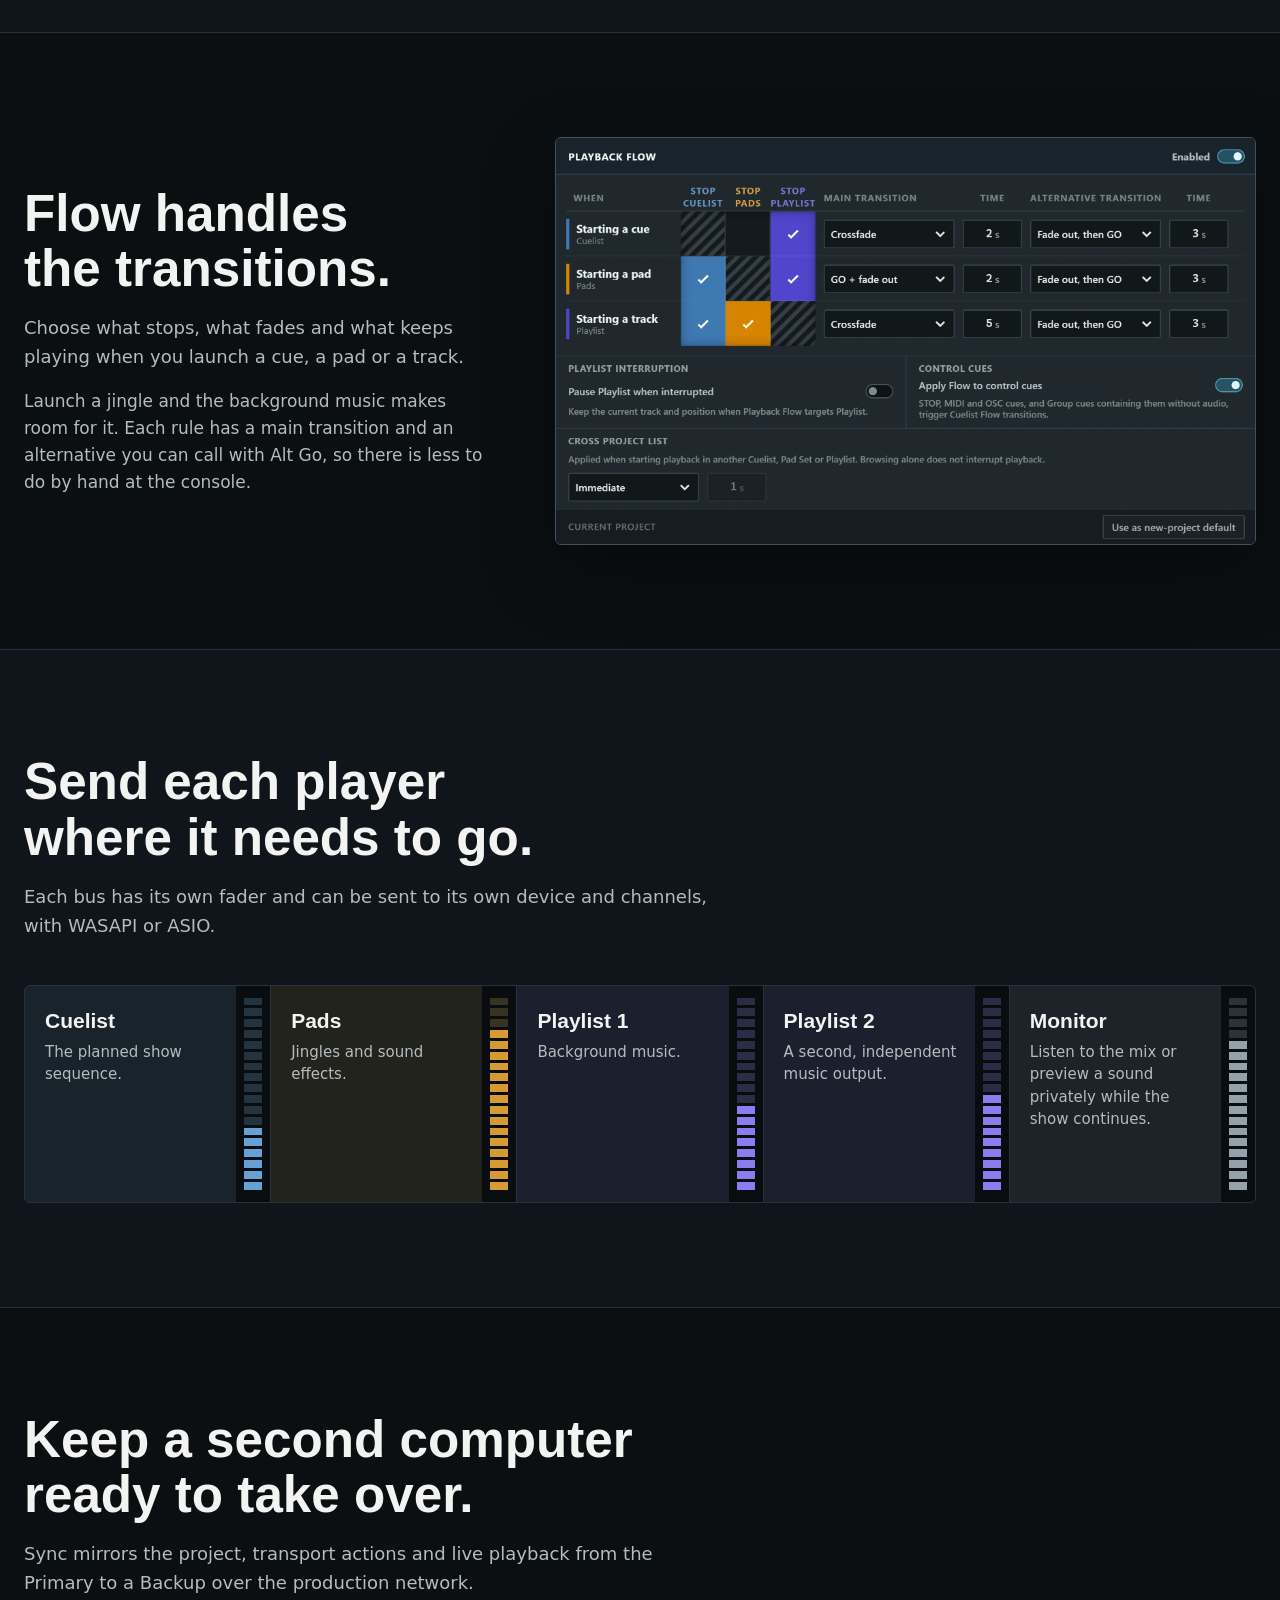
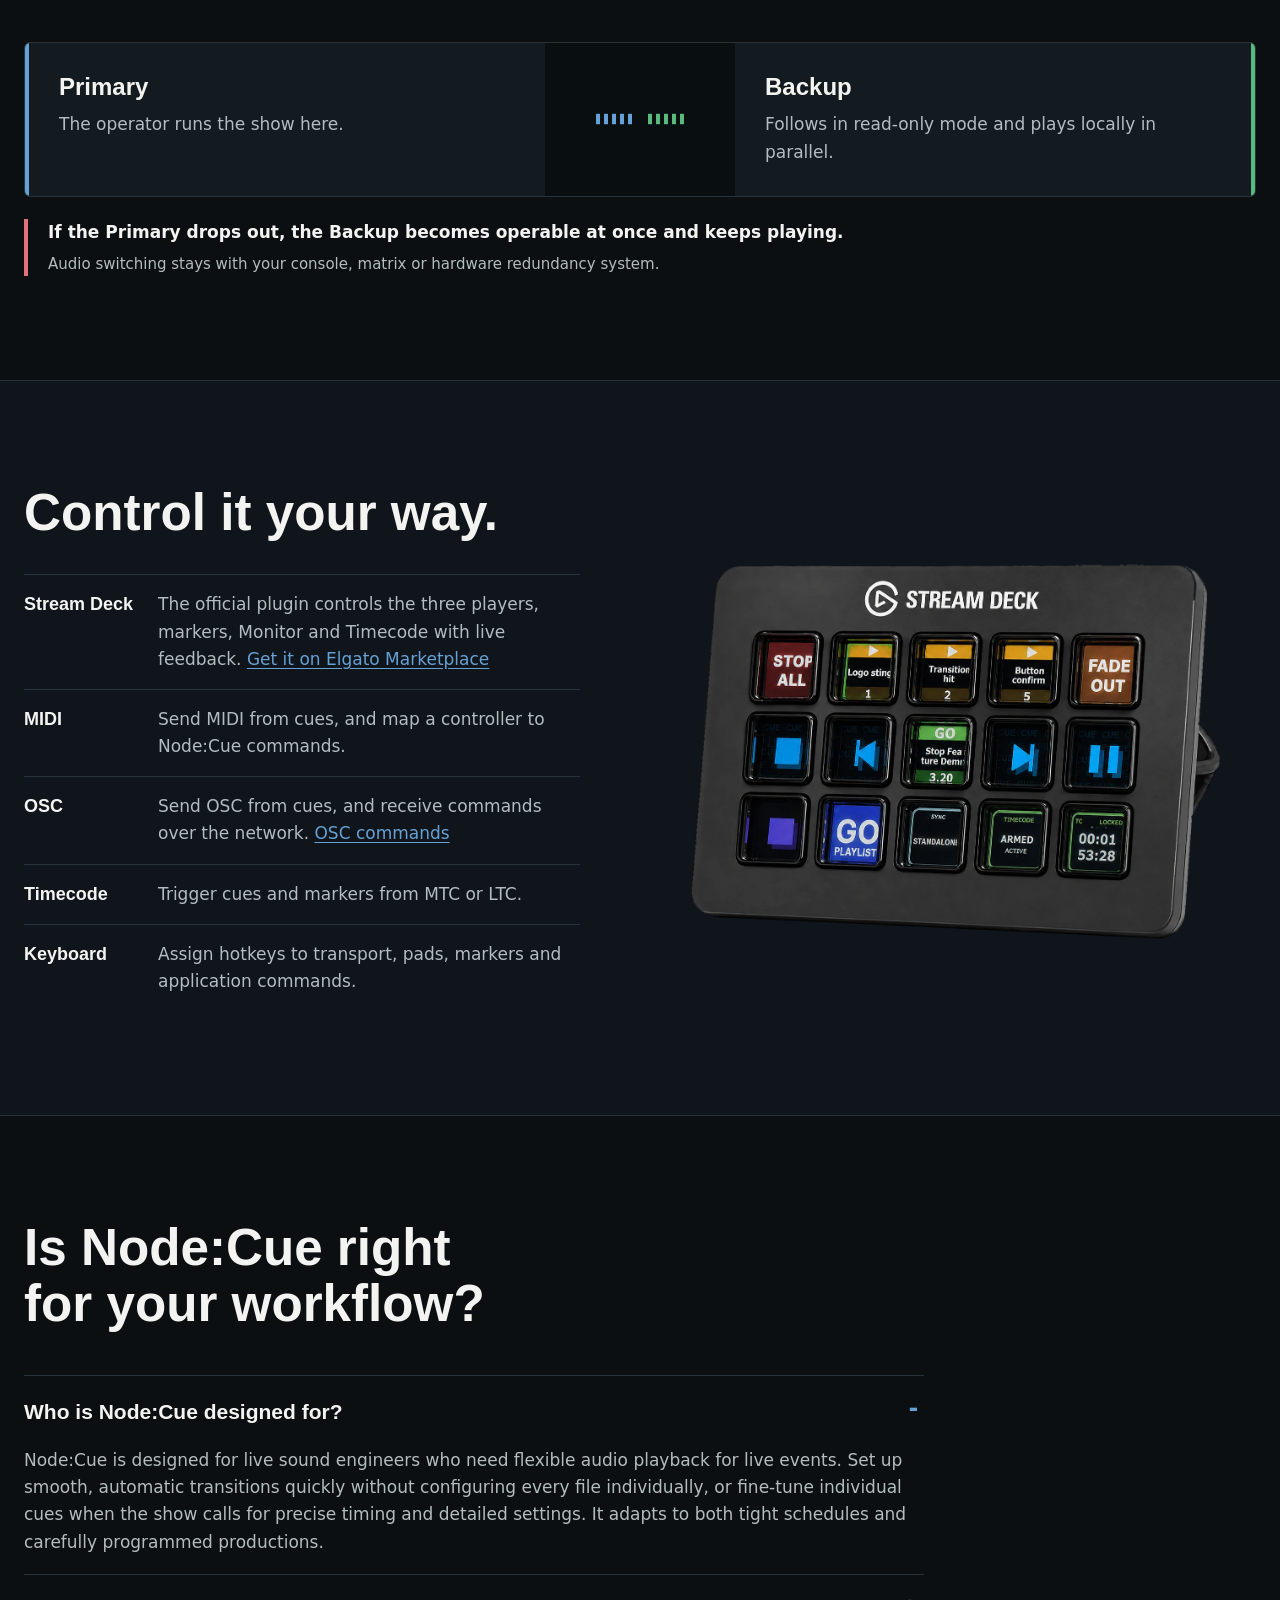
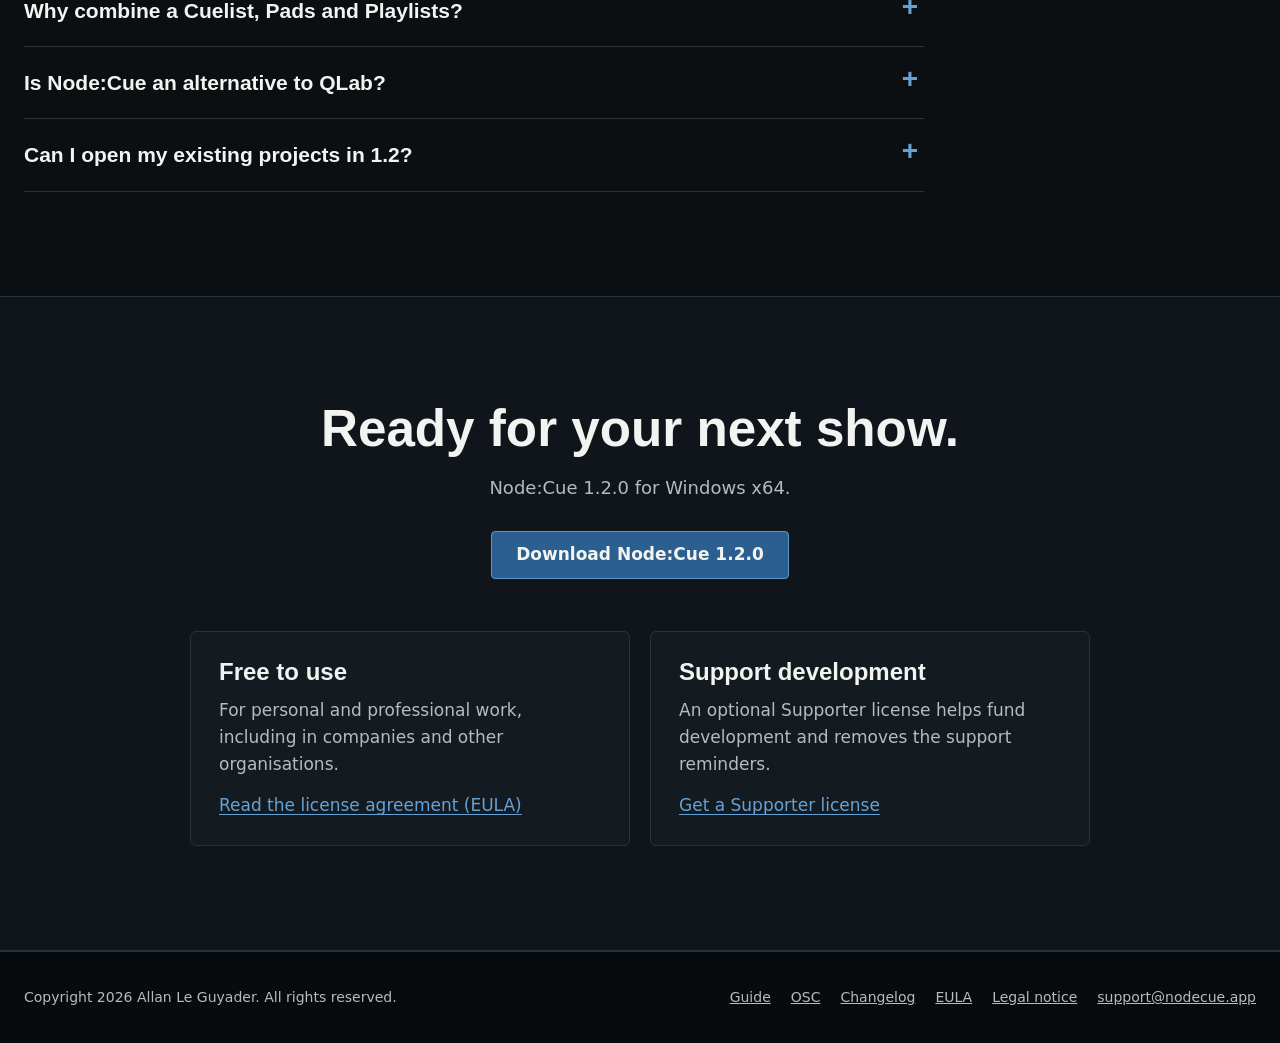
==== commit 933c49d1: "Publish Node:Cue 1.2.0 website, documentation and license agreement Co-Authored-By: Claude Opus 5.5 " ====
--- a/index.html
+++ b/index.html
@@ -7,1120 +7,7 @@
   <meta name="description" content="Audio playback for Windows, designed for live events. Build cue sequences, trigger sounds from pads and manage background music with three connected players.">
   <link rel="canonical" href="https://nodecue.app/">
   <link rel="icon" type="image/png" href="nodecue-logo-transparent.png">
-  <style>
-    :root {
-      color-scheme: dark;
-      --ink: #0b0f12;
-      --surface: #11171b;
-      --surface-raised: #171e23;
-      --surface-soft: #20282e;
-      --line: #2f3940;
-      --line-strong: #46545e;
-      --text: #f3f4f1;
-      --muted: #a8b0b2;
-      --quiet: #707b80;
-      --cue: #66a1d6;
-      --pads: #d59a32;
-      --playlist: #7667d8;
-      --green: #58ba7c;
-      --danger: #d85c68;
-      --active-accent: var(--cue);
-      --display: "Bahnschrift", "DIN Alternate", "Arial Narrow", sans-serif;
-      --body: "Segoe UI Variable", "Segoe UI", system-ui, sans-serif;
-      --mono: "Cascadia Mono", "SFMono-Regular", Consolas, monospace;
-    }
-
-    * { box-sizing: border-box; }
-
-    html {
-      scroll-behavior: smooth;
-      background: var(--ink);
-    }
-
-    body {
-      margin: 0;
-      background: var(--ink);
-      color: var(--text);
-      font-family: var(--body);
-      line-height: 1.5;
-      overflow-x: hidden;
-    }
-
-    button,
-    a { -webkit-tap-highlight-color: transparent; }
-
-    a { color: inherit; }
-
-    button { font: inherit; }
-
-    :focus-visible {
-      outline: 2px solid var(--cue);
-      outline-offset: 4px;
-    }
-
-    .shell {
-      width: min(1220px, calc(100% - 48px));
-      margin: 0 auto;
-    }
-
-    .site-header {
-      position: absolute;
-      inset: 0 0 auto;
-      z-index: 20;
-      height: 72px;
-      border-bottom: 1px solid rgba(255,255,255,.09);
-      background: rgba(9,13,16,.86);
-      backdrop-filter: blur(16px);
-    }
-
-    .site-header .shell {
-      height: 100%;
-      display: flex;
-      align-items: center;
-      justify-content: space-between;
-      gap: 30px;
-    }
-
-    .brand {
-      display: inline-flex;
-      align-items: center;
-      gap: 11px;
-      color: var(--text);
-      font-family: var(--display);
-      font-size: 18px;
-      font-weight: 700;
-      text-decoration: none;
-      letter-spacing: 0;
-    }
-
-    .brand img {
-      width: 28px;
-      height: 28px;
-      object-fit: contain;
-    }
-
-    .site-nav {
-      display: flex;
-      align-items: center;
-      gap: 24px;
-      color: var(--muted);
-      font-size: 12px;
-      font-weight: 650;
-      text-transform: uppercase;
-    }
-
-    .site-nav-group { display: flex; align-items: center; gap: 22px; }
-    .site-nav-sections { color: var(--muted); font-size: 11px; font-weight: 500; }
-    .site-nav-pages { padding-left: 24px; border-left: 1px solid var(--line-strong); color: var(--text); }
-
-    .site-nav a {
-      position: relative;
-      text-decoration: none;
-    }
-
-    .site-nav a::after {
-      position: absolute;
-      content: "";
-      left: 0;
-      right: 100%;
-      bottom: -7px;
-      height: 1px;
-      background: var(--cue);
-      transition: right 160ms ease;
-    }
-
-    .site-nav a:hover { color: var(--text); }
-    .site-nav a:hover::after { right: 0; }
-
-    .hero {
-      position: relative;
-      min-height: min(860px, 92svh);
-      padding: 112px 0 48px;
-      overflow: hidden;
-      background: #0d1215;
-      border-bottom: 1px solid var(--line);
-    }
-
-    .disco-grid {
-      --disco-tile-size: 32px;
-      --disco-tile-gap: 4px;
-      position: absolute;
-      inset: 72px 0 0;
-      display: grid;
-      grid-template-columns: repeat(auto-fill, var(--disco-tile-size));
-      grid-auto-rows: var(--disco-tile-size);
-      justify-content: center;
-      align-content: start;
-      gap: var(--disco-tile-gap);
-      padding: 4px;
-      overflow: hidden;
-      opacity: .52;
-      pointer-events: none;
-      -webkit-mask-image: linear-gradient(to bottom, #000 0%, #000 42%, transparent 84%);
-      mask-image: linear-gradient(to bottom, #000 0%, #000 42%, transparent 84%);
-    }
-
-    .disco-tile {
-      background: rgba(132,117,150,.035);
-      transition: background-color 900ms ease, opacity 900ms ease;
-    }
-
-    .disco-tile.tone-low { background: rgba(140,122,165,.08); }
-    .disco-tile.tone-mid { background: rgba(180,134,184,.14); }
-    .disco-tile.tone-high { background: rgba(197,143,203,.23); }
-
-    .hero .shell {
-      position: relative;
-      z-index: 2;
-      min-height: calc(min(860px, 92svh) - 160px);
-      display: flex;
-      flex-direction: column;
-      justify-content: center;
-    }
-
-    .hero-copy {
-      width: min(840px, 100%);
-      margin: auto;
-      text-align: center;
-    }
-
-    .hero-lockup {
-      display: flex;
-      align-items: center;
-      justify-content: center;
-      gap: 24px;
-      margin-bottom: 18px;
-    }
-
-    .hero-mark {
-      width: clamp(104px, 11vw, 150px);
-      height: auto;
-      display: block;
-      transform: translateY(-9px);
-      filter: drop-shadow(0 22px 32px rgba(0,0,0,.34));
-    }
-
-    .hero-mark-wrap {
-      flex: none;
-      width: clamp(104px, 11vw, 150px);
-    }
-
-    .hero-mark-wrap .hero-mark { width: 100%; }
-
-    .hero-mark-tint {
-      opacity: 0;
-      pointer-events: none;
-      transition: opacity 320ms ease-in-out;
-    }
-
-    .hero-mark-pan:hover .hero-mark-tint {
-      opacity: 1;
-      transition: opacity 120ms ease-out;
-    }
-
-    .hero-mark-hit {
-      fill: transparent;
-      pointer-events: fill;
-      cursor: default;
-    }
-
-    .hero-lockup h1 { margin-bottom: 0; }
-
-    .system-label {
-      display: inline-flex;
-      align-items: center;
-      gap: 12px;
-      margin: 0 0 21px;
-      color: var(--muted);
-      font-family: var(--mono);
-      font-size: 11px;
-      font-weight: 700;
-      letter-spacing: .08em;
-      text-transform: uppercase;
-    }
-
-    .hero-lockup + .system-label {
-      justify-content: center;
-      margin-bottom: 21px;
-    }
-
-    .version-mark {
-      padding: 0;
-      border: 0;
-      color: var(--text);
-    }
-
-    h1,
-    h2,
-    h3,
-    p { margin-top: 0; }
-
-    h1 {
-      margin-bottom: 21px;
-      font-family: var(--display);
-      font-size: clamp(66px, 9vw, 126px);
-      font-weight: 700;
-      line-height: .86;
-      letter-spacing: 0;
-    }
-
-    .hero-lead {
-      max-width: 680px;
-      margin-left: auto;
-      margin-right: auto;
-      margin-bottom: 0;
-      color: #d7dcda;
-      font-size: clamp(19px, 2vw, 27px);
-      line-height: 1.32;
-    }
-
-    .hero-lead strong {
-      color: var(--text);
-      font-weight: 650;
-    }
-
-    .hero-description {
-      max-width: 650px;
-      margin: 20px auto 0;
-      color: var(--muted);
-      font-size: clamp(16px, 1.5vw, 18px);
-      line-height: 1.6;
-    }
-
-    .event-experience { padding: 58px 0; border-bottom: 1px solid var(--line); }
-    .event-experience .shell {
-      display: grid;
-      grid-template-columns: minmax(0, 1fr) minmax(0, 1.2fr);
-      align-items: center;
-      gap: 64px;
-    }
-    .event-experience h2 { margin: 0; font-size: clamp(30px, 3.5vw, 46px); line-height: 1.1; }
-    .event-experience p { margin: 0; color: var(--muted); font-size: 17px; line-height: 1.7; }
-
-    .workflow-questions { padding: 80px 0; border-top: 1px solid var(--line); }
-    .workflow-questions h2 { max-width: 720px; margin: 0 0 38px; font-size: clamp(34px, 4.5vw, 54px); line-height: 1.08; }
-    .workflow-question {
-      display: grid;
-      grid-template-columns: minmax(0, 1fr) minmax(0, 1.7fr);
-      gap: 48px;
-      padding: 28px 0;
-      border-top: 1px solid var(--line);
-    }
-    .workflow-question h3 { margin: 0; font-size: 19px; font-weight: 650; line-height: 1.4; }
-    .workflow-question p { margin: 0; color: var(--muted); font-size: 16px; line-height: 1.7; }
-    .workflow-answer p + p { margin-top: 18px; }
-    @media (max-width: 700px) {
-      .event-experience .shell, .workflow-question { grid-template-columns: 1fr; gap: 20px; }
-      .event-experience { padding: 42px 0; }
-      .workflow-questions { padding: 54px 0; }
-    }
-
-    .hero-actions {
-      display: flex;
-      flex-wrap: wrap;
-      align-items: center;
-      justify-content: center;
-      gap: 12px;
-      margin-top: 30px;
-    }
-
-    .button {
-      min-height: 44px;
-      display: inline-flex;
-      align-items: center;
-      justify-content: center;
-      gap: 12px;
-      padding: 0 19px;
-      border: 1px solid var(--line-strong);
-      border-radius: 3px;
-      background: var(--surface-raised);
-      color: var(--text);
-      font-size: 12px;
-      font-weight: 750;
-      text-decoration: none;
-      text-transform: uppercase;
-      transition: transform 140ms ease, border-color 140ms ease, background-color 140ms ease;
-    }
-
-    .button::after {
-      content: "\2193";
-      font-family: var(--mono);
-      font-size: 17px;
-      line-height: 1;
-    }
-
-    .button.primary {
-      border-color: rgba(102,161,214,.75);
-      background: #244968;
-    }
-
-    .button.primary:hover {
-      border-color: #8dc3f0;
-      background: #2c587c;
-      transform: translateY(-2px);
-    }
-
-    .button.secondary::after { content: "\2197"; }
-
-    .button.secondary:hover {
-      border-color: #697781;
-      background: #202a30;
-      transform: translateY(-2px);
-    }
-
-    .workflow {
-      padding: 92px 0 104px;
-      background: #0d1215;
-    }
-
-    .section-heading {
-      display: grid;
-      grid-template-columns: minmax(0, .8fr) minmax(300px, .55fr);
-      gap: 80px;
-      align-items: end;
-      margin-bottom: 36px;
-    }
-
-    .section-kicker {
-      margin-bottom: 10px;
-      color: var(--active-accent);
-      font-family: var(--mono);
-      font-size: 11px;
-      font-weight: 700;
-      text-transform: uppercase;
-    }
-
-    h2 {
-      margin-bottom: 0;
-      font-family: var(--display);
-      font-size: clamp(38px, 5vw, 68px);
-      font-weight: 650;
-      line-height: 1;
-      letter-spacing: 0;
-    }
-
-    .section-heading > p {
-      margin-bottom: 2px;
-      color: var(--muted);
-      font-size: 17px;
-    }
-
-    .workflow .section-heading {
-      display: block;
-    }
-
-    .view-selector {
-      display: grid;
-      grid-template-columns: repeat(3, 1fr);
-      border: 1px solid var(--line);
-      background: #0a0e11;
-    }
-
-    .view-tab {
-      position: relative;
-      min-height: 62px;
-      padding: 0 18px;
-      border: 0;
-      border-right: 1px solid var(--line);
-      background: transparent;
-      color: var(--quiet);
-      cursor: pointer;
-      font-family: var(--display);
-      font-size: 15px;
-      font-weight: 650;
-      text-transform: uppercase;
-      transition: color 140ms ease, background-color 140ms ease;
-    }
-
-    .view-tab:last-child { border-right: 0; }
-
-    .view-tab::before {
-      position: absolute;
-      inset: 0 auto 0 0;
-      width: 4px;
-      content: "";
-      background: var(--tab-accent);
-      opacity: .42;
-    }
-
-    .view-tab:hover { color: var(--text); background: rgba(255,255,255,.025); }
-
-    .view-tab[aria-selected="true"] {
-      color: var(--text);
-      background: color-mix(in srgb, var(--tab-accent) 18%, var(--surface));
-    }
-
-    .view-tab[aria-selected="true"]::before { opacity: 1; }
-
-    .view-tab.cuelist { --tab-accent: var(--cue); }
-    .view-tab.pads { --tab-accent: var(--pads); }
-    .view-tab.playlist { --tab-accent: var(--playlist); }
-
-    .workflow-stage {
-      position: relative;
-      border: 1px solid var(--line);
-      border-top: 0;
-      background: var(--surface);
-    }
-
-    .workflow-panel {
-      display: none;
-      grid-template-columns: minmax(360px, 32%) minmax(0, 1fr);
-      min-height: 490px;
-    }
-
-    .workflow-panel.active {
-      display: grid;
-      animation: panel-in 220ms ease both;
-    }
-
-    @keyframes panel-in {
-      from { opacity: 0; transform: translateX(10px); }
-      to { opacity: 1; transform: translateX(0); }
-    }
-
-    .workflow-copy {
-      display: flex;
-      flex-direction: column;
-      justify-content: space-between;
-      padding: 30px 28px;
-      border-right: 1px solid var(--line);
-      background: color-mix(in srgb, var(--panel-accent) 7%, var(--surface));
-    }
-
-    .workflow-copy h3 {
-      margin: 0 0 12px;
-      font-family: var(--display);
-      font-size: 28px;
-      font-weight: 650;
-      line-height: 1.05;
-    }
-
-    .workflow-copy p {
-      color: var(--muted);
-      font-size: 15px;
-    }
-
-    .feature-list {
-      margin: 22px 0 0;
-      padding: 0;
-      list-style: none;
-      border-top: 1px solid var(--line);
-    }
-
-    .feature-list li {
-      position: relative;
-      padding: 10px 0 10px 18px;
-      border-bottom: 1px solid var(--line);
-      color: #cbd0cf;
-      font-size: 13px;
-    }
-
-    .feature-list li::before {
-      position: absolute;
-      left: 0;
-      top: 18px;
-      width: 6px;
-      height: 6px;
-      content: "";
-      background: var(--panel-accent);
-    }
-
-    .workflow-mode {
-      color: var(--quiet);
-      font-family: var(--mono);
-      font-size: 10px;
-      text-transform: uppercase;
-    }
-
-    .workflow-shot {
-      position: relative;
-      min-width: 0;
-      margin: 0;
-      overflow: hidden;
-      background: #202427;
-    }
-
-    .workflow-shot img {
-      width: 100%;
-      height: 100%;
-      display: block;
-      object-fit: contain;
-      object-position: top left;
-    }
-
-    .workflow-shot figcaption {
-      position: absolute;
-      right: 0;
-      bottom: 0;
-      padding: 8px 12px;
-      background: rgba(8,12,14,.9);
-      color: var(--muted);
-      font-family: var(--mono);
-      font-size: 9px;
-      text-transform: uppercase;
-    }
-
-    .flow-feature {
-      padding: 100px 0;
-      border-top: 1px solid var(--line);
-      border-bottom: 1px solid var(--line);
-      background: #11181c;
-    }
-
-    .flow-feature-grid {
-      display: grid;
-      grid-template-columns: minmax(300px, .72fr) minmax(0, 1.28fr);
-      gap: 72px;
-      align-items: center;
-    }
-
-    .flow-feature-copy h2 {
-      max-width: 620px;
-      margin-bottom: 22px;
-      color: var(--text);
-    }
-
-    .flow-feature-copy > p:not(.section-kicker) {
-      max-width: 580px;
-      color: var(--muted);
-      font-size: 17px;
-      line-height: 1.55;
-    }
-
-    .flow-feature-link {
-      display: inline-flex;
-      gap: 10px;
-      align-items: center;
-      margin-top: 8px;
-      color: var(--cue);
-      font-family: var(--mono);
-      font-size: 11px;
-      font-weight: 700;
-      text-decoration: none;
-      text-transform: uppercase;
-    }
-
-    .flow-feature-link:hover { color: var(--text); }
-
-    .flow-feature-shot {
-      position: relative;
-      min-width: 0;
-      margin: 0;
-      border: 1px solid var(--line-strong);
-      background: #0b1013;
-      box-shadow: 0 24px 65px rgba(0,0,0,.25);
-    }
-
-    .flow-feature-shot img {
-      display: block;
-      width: 100%;
-      height: auto;
-      image-rendering: auto;
-      filter: contrast(1.025) saturate(.96);
-    }
-
-    .flow-feature-shot figcaption {
-      padding: 9px 12px;
-      border-top: 1px solid var(--line);
-      color: var(--quiet);
-      font-family: var(--mono);
-      font-size: 9px;
-      text-transform: uppercase;
-    }
-
-    .routing {
-      padding: 102px 0;
-      border-top: 1px solid var(--line);
-      border-bottom: 1px solid var(--line);
-      background: #10161a;
-    }
-
-    .routing .section-heading { margin-bottom: 54px; }
-
-    .monitor-feature {
-      padding: 102px 0;
-      border-bottom: 1px solid var(--line);
-      background: #11181c;
-    }
-
-    .monitor-feature .section-heading { margin-bottom: 0; }
-
-    .monitor-layout {
-      --channel: var(--muted);
-      display: grid;
-      grid-template-columns: minmax(0, 1fr) 42px;
-      gap: 32px;
-      align-items: stretch;
-    }
-
-    .signal-flow {
-      display: grid;
-      grid-template-columns: repeat(3, 1fr);
-      gap: 1px;
-      border: 1px solid var(--line);
-      background: var(--line);
-    }
-
-    .signal-channel {
-      --channel: var(--cue);
-      display: grid;
-      grid-template-columns: minmax(0, 1fr) 42px;
-      min-height: 226px;
-      background: #101519;
-    }
-
-    .signal-channel.pads { --channel: var(--pads); }
-    .signal-channel.playlist { --channel: var(--playlist); }
-
-    .signal-copy {
-      padding: 26px;
-      background: color-mix(in srgb, var(--channel) 6%, #101519);
-    }
-
-    .signal-copy span {
-      color: var(--channel);
-      font-family: var(--mono);
-      font-size: 10px;
-      text-transform: uppercase;
-    }
-
-    .signal-copy strong {
-      display: block;
-      margin: 12px 0 8px;
-      font-family: var(--display);
-      font-size: 25px;
-      font-weight: 650;
-    }
-
-    .signal-copy p {
-      max-width: 250px;
-      margin: 0;
-      color: var(--muted);
-      font-size: 13px;
-    }
-
-    .meter {
-      display: flex;
-      flex-direction: column-reverse;
-      gap: 3px;
-      padding: 16px 10px;
-      background: #090d10;
-    }
-
-    .meter i {
-      display: block;
-      flex: 1;
-      min-height: 5px;
-      background: color-mix(in srgb, var(--channel) 18%, #151b1f);
-      transition: background-color 180ms ease, opacity 180ms ease;
-    }
-
-    .meter i.on { background: var(--channel); }
-    .meter i.hot { background: #e0b14b; }
-
-    .redundancy {
-      padding: 102px 0;
-      border-bottom: 1px solid var(--line);
-      background: #0b1014;
-    }
-
-    .redundancy .section-kicker { color: var(--green); }
-
-    .sync-diagram {
-      display: grid;
-      grid-template-columns: minmax(240px, 1fr) minmax(190px, .62fr) minmax(240px, 1fr);
-      align-items: stretch;
-      margin-top: 52px;
-      border-top: 1px solid var(--line);
-      border-bottom: 1px solid var(--line);
-    }
-
-    .sync-node {
-      min-height: 210px;
-      display: flex;
-      flex-direction: column;
-      justify-content: flex-start;
-      padding: 28px 30px;
-      background: #10171b;
-    }
-
-    .sync-node.primary { border-left: 3px solid var(--cue); }
-    .sync-node.backup { border-right: 3px solid var(--green); }
-
-    .sync-node-label {
-      display: flex;
-      align-items: center;
-      justify-content: space-between;
-      gap: 18px;
-      color: var(--muted);
-      font-family: var(--mono);
-      font-size: 10px;
-      font-weight: 700;
-      text-transform: uppercase;
-    }
-
-    .sync-node-label i {
-      width: 8px;
-      height: 8px;
-      flex: none;
-      background: var(--green);
-      box-shadow: 0 0 0 4px rgba(88,186,124,.1);
-    }
-
-    .sync-node strong {
-      display: block;
-      margin-top: 48px;
-      margin-bottom: 8px;
-      font-family: var(--display);
-      font-size: 30px;
-      font-weight: 650;
-    }
-
-    .sync-node p {
-      max-width: 330px;
-      margin: 0;
-      color: var(--muted);
-      font-size: 14px;
-    }
-
-    .sync-link {
-      display: flex;
-      flex-direction: column;
-      justify-content: center;
-      align-items: center;
-      gap: 12px;
-      padding: 28px;
-      border-right: 1px solid var(--line);
-      border-left: 1px solid var(--line);
-      background: #090e11;
-      text-align: center;
-    }
-
-    .sync-signals {
-      display: flex;
-      align-items: center;
-      gap: 16px;
-      flex: none;
-    }
-
-    .sync-signal {
-      display: flex;
-      align-items: center;
-      gap: 4px;
-      width: 36px;
-      height: 28px;
-      flex: none;
-      color: var(--cue);
-    }
-
-    .sync-signal.backup {
-      color: var(--green);
-      transform: scaleX(-1);
-    }
-
-    .sync-signal i {
-      width: 4px;
-      height: 24px;
-      flex: none;
-      background: currentColor;
-      transform: scaleY(.4);
-      animation: sync-signal 2.4s ease-in-out infinite;
-    }
-
-    /* Both copies share the same phases; only the Backup's horizontal axis is mirrored. */
-    .sync-signal i:nth-child(2) { animation-delay: -.16s; }
-    .sync-signal i:nth-child(3) { animation-delay: -.32s; }
-    .sync-signal i:nth-child(4) { animation-delay: -.48s; }
-    .sync-signal i:nth-child(5) { animation-delay: -.64s; }
-
-    .sync-match {
-      display: flex;
-      flex-direction: column;
-      gap: 4px;
-      width: 12px;
-      flex: none;
-    }
-
-    .sync-match::before,
-    .sync-match::after {
-      content: "";
-      height: 1px;
-      background: var(--quiet);
-    }
-
-    @keyframes sync-signal {
-      0%, 100% { transform: scaleY(.3); }
-      30% { transform: scaleY(.8); }
-      50% { transform: scaleY(.42); }
-      70% { transform: scaleY(1); }
-      85% { transform: scaleY(.5); }
-    }
-
-    .sync-link-copy {
-      min-width: 0;
-      color: var(--muted);
-      font-family: var(--mono);
-      font-size: 9px;
-      text-transform: uppercase;
-    }
-
-    .sync-link-copy strong {
-      display: block;
-      margin-bottom: 3px;
-      color: var(--green);
-      font-size: 10px;
-    }
-
-    .takeover-rule {
-      display: grid;
-      grid-template-columns: 180px minmax(0, 1fr);
-      gap: 24px;
-      align-items: center;
-      padding: 22px 30px;
-      border-bottom: 1px solid var(--line);
-      background: #0f161a;
-    }
-
-    .takeover-rule span {
-      color: var(--danger);
-      font-family: var(--mono);
-      font-size: 10px;
-      font-weight: 700;
-      text-transform: uppercase;
-    }
-
-    .takeover-rule strong {
-      font-size: 15px;
-      font-weight: 600;
-    }
-
-    .takeover-note {
-      margin: 15px 0 0;
-      color: var(--quiet);
-      font-size: 12px;
-    }
-
-    .integrations {
-      padding: 104px 0;
-      background: #0b0f12;
-    }
-
-    .integration-grid {
-      display: grid;
-      grid-template-columns: minmax(0, 1fr) minmax(0, 1.1fr);
-      gap: 44px 56px;
-      align-items: center;
-    }
-
-    .integration-intro {
-      max-width: 550px;
-    }
-
-    .integration-intro h2 {
-      font-size: clamp(38px, 4.3vw, 60px);
-      text-wrap: balance;
-    }
-
-    .integration-intro p {
-      margin-top: 22px;
-      color: var(--muted);
-      font-size: 17px;
-    }
-
-    .capability-list {
-      grid-column: 1 / -1;
-      display: grid;
-      grid-template-columns: repeat(4, minmax(0, 1fr));
-      gap: 28px;
-      border-top: 1px solid var(--line);
-    }
-
-    .streamdeck-figure {
-      margin: 0;
-      width: 100%;
-      max-width: 600px;
-      justify-self: center;
-    }
-
-    .streamdeck-figure img {
-      display: block;
-      width: 100%;
-      height: auto;
-    }
-
-    .capability {
-      display: grid;
-      grid-template-rows: auto 1fr;
-      align-content: start;
-      gap: 12px;
-      padding: 24px 0 0;
-    }
-
-    .capability code {
-      color: var(--cue);
-      font-family: var(--mono);
-      font-size: 10px;
-      font-weight: 700;
-      text-transform: uppercase;
-    }
-
-    .capability strong {
-      display: block;
-      margin-bottom: 5px;
-      font-size: 16px;
-      font-weight: 650;
-    }
-
-    .capability p {
-      margin: 0;
-      color: var(--muted);
-      font-size: 14px;
-    }
-
-    .support-band {
-      border-top: 1px solid var(--line);
-      border-bottom: 1px solid var(--line);
-      background: #12181c;
-    }
-
-    .support-band .shell {
-      min-height: 230px;
-      display: grid;
-      grid-template-columns: minmax(0, 1fr) auto;
-      align-items: center;
-      gap: 56px;
-    }
-
-    .support-copy h2 { font-size: clamp(34px, 4vw, 56px); }
-
-    .support-copy p {
-      max-width: 720px;
-      margin: 16px 0 0;
-      color: var(--muted);
-    }
-
-    .download-band {
-      position: relative;
-      overflow: hidden;
-      padding: 92px 0 98px;
-      background: #0b0f12;
-      text-align: center;
-    }
-
-    .download-band::before {
-      position: absolute;
-      inset: 0;
-      content: "";
-      opacity: .28;
-      background-image:
-        linear-gradient(rgba(118,103,216,.14) 1px, transparent 1px),
-        linear-gradient(90deg, rgba(118,103,216,.14) 1px, transparent 1px);
-      background-size: 28px 28px;
-      -webkit-mask-image: radial-gradient(circle at center, #000, transparent 65%);
-      mask-image: radial-gradient(circle at center, #000, transparent 65%);
-      pointer-events: none;
-    }
-
-    .download-band .shell { position: relative; }
-
-    .download-band h2 {
-      max-width: 760px;
-      margin: 0 auto 19px;
-    }
-
-    .download-band p {
-      max-width: 620px;
-      margin: 0 auto 29px;
-      color: var(--muted);
-      font-size: 17px;
-    }
-
-    .download-band .button { margin: 0 auto; }
-
-    .site-footer {
-      padding: 26px 0;
-      border-top: 1px solid var(--line);
-      background: #080b0d;
-      color: var(--quiet);
-      font-size: 11px;
-    }
-
-    .site-footer .shell {
-      display: flex;
-      justify-content: space-between;
-      gap: 30px;
-    }
-
-    .site-footer a { color: var(--muted); }
-
-    @media (max-width: 1100px) {
-      .capability-list { grid-template-columns: repeat(2, minmax(0, 1fr)); gap: 0 36px; }
-      .capability { padding: 24px 0; border-bottom: 1px solid var(--line); }
-    }
-
-    @media (max-width: 900px) {
-      .shell { width: min(100% - 30px, 760px); }
-      .site-nav { gap: 14px; }
-      .site-nav-group { gap: 14px; }
-      .site-nav-pages { padding-left: 14px; }
-      .hero-copy { width: 100%; }
-      .section-heading { grid-template-columns: 1fr; gap: 25px; }
-      .integration-grid { grid-template-columns: 1fr; gap: 32px; }
-      .workflow-panel { grid-template-columns: 1fr; }
-      .workflow-copy { border-right: 0; border-bottom: 1px solid var(--line); }
-      .workflow-shot { min-height: 420px; }
-      .signal-flow { grid-template-columns: 1fr; }
-      .signal-channel { min-height: 168px; }
-      .sync-diagram { grid-template-columns: 1fr; }
-      .sync-link { min-height: 112px; border: 1px solid var(--line); border-top: 0; }
-      .sync-node.primary { border-bottom: 1px solid var(--line); }
-      .sync-node.backup { border-top: 1px solid var(--line); }
-      .integration-intro { max-width: 640px; }
-      .streamdeck-figure { max-width: 520px; }
-      .support-band .shell { grid-template-columns: 1fr; gap: 28px; padding: 42px 0; }
-      .flow-feature-grid { grid-template-columns: 1fr; gap: 38px; }
-    }
-
-    @media (max-width: 620px) {
-      .site-header { height: 136px; }
-      .site-header .shell { flex-direction: column; align-items: stretch; justify-content: center; gap: 14px; }
-      .site-header .brand { align-self: flex-start; }
-      .brand { font-size: 16px; }
-      .brand img { width: 24px; height: 24px; }
-      .site-nav { flex-direction: column; align-items: stretch; gap: 12px; font-size: 11px; }
-      .site-nav-group { gap: 20px; }
-      .site-nav-pages { padding: 12px 0 0; border-left: 0; border-top: 1px solid var(--line); }
-      .hero { padding-top: 166px; min-height: auto; }
-      .disco-grid { inset: 136px 0 0; }
-      h1 { font-size: clamp(56px, 20.5vw, 80px); }
-      .hero-lead { font-size: 18px; }
-      .hero-actions { align-items: stretch; flex-direction: column; }
-      .button { width: 100%; }
-      .hero-mark-wrap { width: 94px; }
-      .hero-lockup { gap: 16px; margin-bottom: 12px; }
-      .hero-lockup h1 { font-size: clamp(48px, 16vw, 68px); }
-      .workflow, .routing, .redundancy, .integrations, .flow-feature, .monitor-feature { padding: 68px 0; }
-      .view-tab { min-height: 52px; padding: 0 8px; font-size: 12px; }
-      .workflow-shot { min-height: 300px; }
-      .workflow-shot img { object-position: top left; }
-      .sync-node { min-height: 176px; padding: 24px 22px; }
-      .takeover-rule { grid-template-columns: 1fr; gap: 8px; padding: 20px 22px; }
-      .capability-list { grid-template-columns: 1fr; }
-      .capability { grid-template-columns: 44px minmax(0, 1fr); grid-template-rows: auto; gap: 15px; }
-      .support-band .button { width: 100%; }
-      .site-footer .shell { flex-direction: column; gap: 7px; }
-    }
-
-    @media (prefers-reduced-motion: reduce) {
-      html { scroll-behavior: auto; }
-      *, *::before, *::after {
-        animation-duration: .01ms !important;
-        animation-iteration-count: 1 !important;
-        transition-duration: .01ms !important;
-      }
-    }
-  </style>
+  <link rel="stylesheet" href="assets/home.css">
   <link rel="stylesheet" href="assets/brand.css">
 </head>
 <body>
@@ -1131,17 +18,14 @@
         <span class="nodecue-brand-name">Node:Cue</span>
       </a>
       <nav class="site-nav" aria-label="Primary navigation">
-        <div class="site-nav-group site-nav-sections" role="group" aria-label="On this page">
-          <a href="#workflows">Workflows</a>
-          <a href="#flow">FLOW</a>
-          <a href="#redundancy">Sync</a>
-        </div>
-        <div class="site-nav-group site-nav-pages" role="group" aria-label="Documentation and links">
-          <a href="guide/en/index.html" target="_blank" rel="noopener">Guide</a>
-          <a href="osc.html">OSC</a>
-          <a href="changelog.html">Changelog</a>
-          <a href="https://github.com/allanlg/NodeCue">GitHub</a>
-        </div>
+        <a class="nav-section" href="#workflows">Players</a>
+        <a class="nav-section" href="#new">New in 1.2</a>
+        <a class="nav-section" href="#flow">Flow</a>
+        <a class="nav-section" href="#redundancy">Sync</a>
+        <a class="nav-page" href="guide/en/index.html" target="_blank" rel="noopener">Guide</a>
+        <a href="osc.html">OSC</a>
+        <a href="changelog.html">Changelog</a>
+        <a href="https://github.com/allanlg/NodeCue">GitHub</a>
       </nav>
     </div>
   </header>
@@ -1193,309 +77,233 @@
             </div>
             <h1 id="hero-title">Node:Cue</h1>
           </div>
-          <p class="system-label"><span class="version-mark">V1.1 Out now</span><span>Only on Windows</span></p>
-          <p class="hero-lead"><strong>Audio playback for Windows,<br>designed for live events.</strong></p>
-          <p class="hero-description">Build a cue sequence, keep sounds ready on pads and manage background music with three connected players. Designed for live sound engineers working with tight preparation times and changing show requirements.</p>
+          <p class="hero-lead">Audio playback for Windows, designed for live events.</p>
+          <p class="hero-description">Run a cue sequence, keep sounds ready on pads and manage background music with three connected players. Prepare the planned parts of a show and respond when things change.</p>
           <div class="hero-actions">
-            <a
-              class="button primary"
-              href="https://github.com/allanlg/NodeCue/releases/latest"
-              data-download-latest
-              data-goatcounter-click="download-installer"
-              data-goatcounter-title="Download latest installer"
-              data-goatcounter-no-session="1"
-            >Download for Windows</a>
-            <a class="button secondary" href="https://buy.polar.sh/polar_cl_3qQV0sqOwt6LvKFfmtN0CWsvdRYKmk0GKHq1a01hk98">Support development</a>
+            <a class="button primary" href="https://github.com/allanlg/NodeCue/releases/latest" data-download-latest data-goatcounter-click="download-installer" data-goatcounter-title="Download latest installer" data-goatcounter-no-session="1">Download for Windows</a>
+            <a class="button" href="#new">See what's new in 1.2</a>
           </div>
-        </div>
-      </div>
-    </section>
-
-    <section class="event-experience" aria-labelledby="event-experience-title">
-      <div class="shell">
-        <h2 id="event-experience-title">Built from live event experience.</h2>
-        <p>Live events demand quick preparation and room for last-minute changes. Node:Cue brings cue sequences, sound pads and playlists together, so you can prepare the planned parts of a show and respond when things change.</p>
-      </div>
-    </section>
-
-    <section class="workflow" id="workflows" aria-labelledby="workflow-title">
-      <div class="shell">
-        <header class="section-heading">
-          <div>
-            <p class="section-kicker">Cuelist / Pads / Playlist</p>
-            <h2 id="workflow-title">Choose the playback view for the job.</h2>
-          </div>
+          <p class="hero-note">Version 1.2 for Windows x64. Free to use, including for professional work.</p>
+        </div>
+      </div>
+    </section>
+
+    <section class="players" id="workflows" aria-labelledby="workflow-title">
+      <div class="shell">
+        <header class="section-head compact">
+          <h2 id="workflow-title">Three players, one show.</h2>
+          <p class="lede">Use the one that fits the moment. They stay connected, so each can respond to the others.</p>
         </header>
-
-        <div class="view-selector" role="tablist" aria-label="Node:Cue workflows">
+        <div class="view-selector" role="tablist" aria-label="Node:Cue players">
           <button class="view-tab cuelist" type="button" role="tab" aria-selected="true" aria-controls="workflow-cuelist" id="tab-cuelist" data-view="cuelist">Cuelist</button>
-          <button class="view-tab pads" type="button" role="tab" aria-selected="false" aria-controls="workflow-pads" id="tab-pads" data-view="pads">Pads</button>
-          <button class="view-tab playlist" type="button" role="tab" aria-selected="false" aria-controls="workflow-playlist" id="tab-playlist" data-view="playlist">Playlist</button>
-        </div>
-
+          <button class="view-tab pads" type="button" role="tab" aria-selected="false" tabindex="-1" aria-controls="workflow-pads" id="tab-pads" data-view="pads">Pads</button>
+          <button class="view-tab playlist" type="button" role="tab" aria-selected="false" tabindex="-1" aria-controls="workflow-playlist" id="tab-playlist" data-view="playlist">Playlist</button>
+        </div>
         <div class="workflow-stage">
-          <article class="workflow-panel active" id="workflow-cuelist" role="tabpanel" aria-labelledby="tab-cuelist" data-view="cuelist" style="--panel-accent: var(--cue);">
+          <article class="workflow-panel active" id="workflow-cuelist" role="tabpanel" aria-labelledby="tab-cuelist" data-view="cuelist" style="--accent: var(--cue);">
+            <button class="zoom" type="button" aria-label="Enlarge: Cuelist with markers, buses and pads in the extended Sidebar, and a track fading out as a cue fades in"><img src="assets/screenshots/nodecue-1.2-cuelist.webp" width="1920" height="1080" alt="Cuelist with markers, buses and pads in the extended Sidebar, and a track fading out as a cue fades in" loading=lazy decoding=async></button>
             <div class="workflow-copy">
               <div>
-                <h3>Build a cue sequence tailored to your show.</h3>
-                <p>Arrange audio, MIDI, OSC, and Stop cues in the exact order they need to run, with waits, fades, and transitions where you need them.</p>
-                <ul class="feature-list">
-                  <li>Audio, Stop, MIDI, and OSC cues</li>
-                  <li>Pre-wait, post-wait, loop, and play-next</li>
-                  <li>Trim, fades, crossfades, EQ, and compression</li>
-                </ul>
+                <h3>Build the planned sequence.</h3>
+                <p>Arrange everything in the order it needs to run, with waits, fades and transitions where you need them.</p>
               </div>
-              <span class="workflow-mode">Use / Planned cue sequence</span>
-            </div>
-            <figure class="workflow-shot">
-              <img src="assets/screenshots/nodecue-cuelist-dark-20261025.png" alt="Node:Cue Cuelist in dark mode with a planned cue sequence, Now Playing, Sidebar Pads, bus meters and waveform editing">
-              <figcaption>Actual Node:Cue interface / Cuelist</figcaption>
-            </figure>
-          </article>
-
-          <article class="workflow-panel" id="workflow-pads" role="tabpanel" aria-labelledby="tab-pads" data-view="pads" style="--panel-accent: var(--pads);">
+              <ul class="feature-list">
+                <li>Audio, Stop, MIDI, OSC, Go To, Time and Note cues</li>
+                <li>Groups played together, in sequence or as a sublist</li>
+                <li>Trim, fades, crossfades, EQ, compression and markers</li>
+              </ul>
+            </div>
+          </article>
+          <article class="workflow-panel" id="workflow-pads" role="tabpanel" aria-labelledby="tab-pads" data-view="pads" style="--accent: var(--pads);">
+            <button class="zoom" type="button" aria-label="Enlarge: Pads with Cuelist, Playlist and Project Browser in the extended Sidebar, and two tracks fading out as a pad starts"><img src="assets/screenshots/nodecue-1.2-pads.webp" width="1920" height="1080" alt="Pads with Cuelist, Playlist and Project Browser in the extended Sidebar, and two tracks fading out as a pad starts" loading=lazy decoding=async></button>
             <div class="workflow-copy">
               <div>
-                <h3>Keep your jingles ready to play.</h3>
-                <p>Keep jingles, stings, and sound effects available outside the main cue sequence, ready to trigger whenever the show needs them.</p>
-                <ul class="feature-list">
-                  <li>Pages, custom images, colors, and hotkeys</li>
-                  <li>Trigger jingles and sound effects without changing the planned sequence</li>
-                  <li>Keep playback available for simultaneous live cues</li>
-                </ul>
+                <h3>Keep jingles ready to play.</h3>
+                <p>Trigger jingles, stings and sound effects at any time, outside the planned sequence.</p>
               </div>
-              <span class="workflow-mode">Use / Jingles and sound effects</span>
-            </div>
-            <figure class="workflow-shot">
-              <img src="assets/screenshots/nodecue-pads-dark-20261025.png" alt="Node:Cue Pads in dark mode with custom pad images, simultaneous cue and pad playback, Sidebar Cuelist, bus meters, EQ and compression">
-              <figcaption>Actual Node:Cue interface / Pads</figcaption>
-            </figure>
-          </article>
-
-          <article class="workflow-panel" id="workflow-playlist" role="tabpanel" aria-labelledby="tab-playlist" data-view="playlist" style="--panel-accent: var(--playlist);">
+              <ul class="feature-list">
+                <li>Pages, custom images, colors and hotkeys</li>
+                <li>One sound at a time, or several together</li>
+                <li>Global hotkeys while another application is in front</li>
+              </ul>
+            </div>
+          </article>
+          <article class="workflow-panel" id="workflow-playlist" role="tabpanel" aria-labelledby="tab-playlist" data-view="playlist" style="--accent: var(--playlist);">
+            <button class="zoom" type="button" aria-label="Enlarge: Two playlists playing side by side, with pads and Cuelist in the extended Sidebar"><img src="assets/screenshots/nodecue-1.2-dual-playlist.webp" width="1920" height="1080" alt="Two playlists playing side by side, with pads and Cuelist in the extended Sidebar" loading=lazy decoding=async></button>
             <div class="workflow-copy">
               <div>
-                <h3>An integrated player for background music.</h3>
-                <p>Play event ambience from tracks or Auxiliary In before, during, and after the show, without tying it to the Cuelist sequence.</p>
-                <ul class="feature-list">
-                  <li>Auto-trim with independent manual trim edges, and overlap for continuous background music</li>
-                  <li>Random playback with a visible shuffled order and optional automatic reshuffling on loop</li>
-                  <li>Resume playback from the same place after an interruption</li>
-                  <li>Normalize tracks for a consistent playlist level</li>
-                  <li>Bring in a physical input or route an external app through a virtual audio device, with controlled transitions to tracks</li>
-                </ul>
+                <h3>Manage the background music.</h3>
+                <p>Play event ambience before, during and after the show, from tracks or an external source.</p>
               </div>
-              <span class="workflow-mode">Use / Background music</span>
-            </div>
-            <figure class="workflow-shot">
-              <img src="assets/screenshots/nodecue-playlist-dark-20261025.png" alt="Node:Cue Playlist in dark mode playing Operator Dream, with auto-trim and overlap controls, Sidebar Cuelist, bus meters, waveform, EQ and compression">
-              <figcaption>Actual Node:Cue interface / Playlist</figcaption>
-            </figure>
-          </article>
-        </div>
-      </div>
-    </section>
-
-    <section class="flow-feature" id="flow" aria-labelledby="flow-title">
-      <div class="shell flow-feature-grid">
-        <div class="flow-feature-copy">
-          <p class="section-kicker">Playback Flow / Cross-view control</p>
-          <h2 id="flow-title">FLOW is at the core of Node:Cue.</h2>
-          <p>Automate transitions between Cuelist, Pads, and Playlist for more precise and responsive sequences. FLOW manages what stops, what fades, and what keeps playing.</p>
-          <p>It reduces manual work at the mixing console by handling playback priorities and transitions between the three views.</p>
-        </div>
-        <figure class="flow-feature-shot">
-          <img src="assets/screenshots/nodecue-flow-20260907.svg" alt="Node:Cue Playback Flow showing transitions between players and Cross Project List settings">
-          <figcaption>Playback Flow / cross-view transition rules</figcaption>
-        </figure>
-      </div>
-    </section>
-
-    <section class="routing" aria-labelledby="routing-title">
-      <div class="shell">
-        <header class="section-heading">
-          <div>
-            <p class="section-kicker">Audio routing</p>
-            <h2 id="routing-title">Route each playback view where it needs to go.</h2>
+              <ul class="feature-list">
+                <li>One playlist, or two side by side</li>
+                <li>Auto-trim, overlap, normalization and random order</li>
+                <li>Resume from the same place after an interruption</li>
+                <li>Auxiliary input with controlled transitions to tracks</li>
+              </ul>
+            </div>
+          </article>
+        </div>
+      </div>
+    </section>
+
+    <section class="band" id="new" aria-labelledby="new-title">
+      <div class="shell">
+        <header class="section-head">
+          <h2 id="new-title">New in Node:Cue 1.2</h2>
+          <p class="lede">Jump to exact moments in a cue, run two playlists side by side and put the whole show in one list.</p>
+        </header>
+        <div class="news">
+          <article class="news-item wide">
+            <div class="news-copy">
+              <h3>Markers</h3>
+              <p>Mark positions on the waveform, then go to them during the show from the keyboard, MIDI, OSC, Timecode or Stream Deck. Each marker starts playback or moves the playhead. Marker List brings every marker of a Cuelist together.</p>
+            </div>
+            <button class="zoom" type="button" aria-label="Enlarge: Marker names, colors, positions and triggers next to the marked waveform"><img src="assets/screenshots/nodecue-1.2-markers.webp" width="1920" height="270" alt="Marker names, colors, positions and triggers next to the marked waveform" loading=lazy decoding=async></button>
+          </article>
+          <article class="news-item playlist">
+            <div class="news-copy">
+              <h3>Dual Playlist</h3>
+              <p>Open two playlists side by side, each with its own controls and output bus. Play them together, or let one crossfade into the other.</p>
+            </div>
+            <button class="zoom" type="button" aria-label="Enlarge: Two playlists playing side by side, each with its own controls and bus"><img src="assets/screenshots/nodecue-1.2-two-playlists.webp" width="1604" height="776" alt="Two playlists playing side by side, each with its own controls and bus" loading=lazy decoding=async></button>
+          </article>
+          <article class="news-item pads">
+            <div class="news-copy">
+              <h3>Go To, Time and Note cues</h3>
+              <p>Move the selection to another cue, add a countdown or wait for a set time, and keep operator notes where they are needed.</p>
+            </div>
+            <div class="cue-strips">
+              <img src="assets/screenshots/nodecue-1.2-new-cues.webp" width="640" height="223" loading="lazy" alt="Cuelist rows with a note, a five-minute countdown and a Go To cue">
+            </div>
+          </article>
+        </div>
+        <ul class="news-list">
+          <li><strong>Stream Deck plugin 2.2</strong>Marker actions and Playlist A / B targets.</li>
+          <li><strong>More OSC control</strong>Markers, both playlists and the Playlist 2 bus.</li>
+          <li><strong>Project portability</strong>Check from the title bar that a project is ready to move.</li>
+        </ul>
+      </div>
+    </section>
+
+    <section id="flow" aria-labelledby="flow-title">
+      <div class="shell split">
+        <div>
+          <h2 id="flow-title">Flow handles the transitions.</h2>
+          <p class="lede">Choose what stops, what fades and what keeps playing when you launch a cue, a pad or a track.</p>
+          <p>Launch a jingle and the background music makes room for it. Each rule has a main transition and an alternative you can call with Alt Go, so there is less to do by hand at the console.</p>
+        </div>
+        <figure><button class="zoom" type="button" aria-label="Enlarge: Playback Flow rules for starting a cue, a pad or a track"><img src="assets/screenshots/nodecue-1.2-flow.webp" width="2052" height="1193" alt="Playback Flow rules for starting a cue, a pad or a track" loading=lazy decoding=async></button></figure>
+      </div>
+    </section>
+
+    <section class="band" id="routing" aria-labelledby="routing-title">
+      <div class="shell">
+        <header class="section-head">
+          <h2 id="routing-title">Send each player where it needs to go.</h2>
+          <p class="lede">Each bus has its own fader and can be sent to its own device and channels, with WASAPI or ASIO.</p>
+        </header>
+        <div class="buses">
+          <article class="bus "><div><h3>Cuelist</h3><p>The planned show sequence.</p></div><div class="meter" aria-hidden="true"></div></article>
+          <article class="bus pads"><div><h3>Pads</h3><p>Jingles and sound effects.</p></div><div class="meter" aria-hidden="true"></div></article>
+          <article class="bus playlist"><div><h3>Playlist 1</h3><p>Background music.</p></div><div class="meter" aria-hidden="true"></div></article>
+          <article class="bus playlist"><div><h3>Playlist 2</h3><p>A second, independent music output.</p></div><div class="meter" aria-hidden="true"></div></article>
+          <article class="bus monitor"><div><h3>Monitor</h3><p>Listen to the mix or preview a sound privately while the show continues.</p></div><div class="meter" aria-hidden="true"></div></article>
+        </div>
+      </div>
+    </section>
+
+    <section id="redundancy" aria-labelledby="redundancy-title">
+      <div class="shell">
+        <header class="section-head">
+          <h2 id="redundancy-title">Keep a second computer ready to take over.</h2>
+          <p class="lede">Sync mirrors the project, transport actions and live playback from the Primary to a Backup over the production network.</p>
+        </header>
+        <div class="sync-diagram" aria-label="Primary and Backup computers synchronized over the network">
+          <article class="sync-node primary"><h3>Primary</h3><p>The operator runs the show here.</p></article>
+          <div class="sync-link" aria-hidden="true">
+            <span class="sync-signal"><i></i><i></i><i></i><i></i><i></i></span>
+            <span class="sync-signal backup"><i></i><i></i><i></i><i></i><i></i></span>
           </div>
-          <p>Each playback view has its own routable bus. Send each signal to its own audio device and channel mapping, then mix the three sources separately.</p>
-        </header>
-
-        <div class="signal-flow" aria-label="Node:Cue bus routing">
-          <article class="signal-channel cuelist">
-            <div class="signal-copy">
-              <span>Bus 01 / Cuelist</span>
-              <strong>Planned cue sequence</strong>
-              <p>The planned show sequence: audio, control cues, waits, and timed transitions in a precise order.</p>
-            </div>
-            <div class="meter" aria-hidden="true"></div>
-          </article>
-          <article class="signal-channel pads">
-            <div class="signal-copy">
-              <span>Bus 02 / Pads</span>
-              <strong>Jingles and sound effects</strong>
-              <p>Playback outside the main sequence, from a jingle to an unplanned live cue.</p>
-            </div>
-            <div class="meter" aria-hidden="true"></div>
-          </article>
-          <article class="signal-channel playlist">
-            <div class="signal-copy">
-              <span>Bus 03 / Playlist</span>
-              <strong>Background music</strong>
-              <p>Event ambience for the time before, during, and after the show.</p>
-            </div>
-            <div class="meter" aria-hidden="true"></div>
-          </article>
-        </div>
-      </div>
-    </section>
-
-    <section class="monitor-feature" id="monitor" aria-labelledby="monitor-title">
-      <div class="shell monitor-layout">
-        <header class="section-heading">
-          <div>
-            <p class="section-kicker">Monitor / Private listening</p>
-            <h2 id="monitor-title">Listen and rehearse alongside the show.</h2>
-          </div>
-          <p>Check a sound, listen to the mix or rehearse a sequence privately while the show continues. A dedicated monitoring output keeps your listening separate from the audience's sound.</p>
-        </header>
-        <div class="meter" aria-hidden="true"></div>
-      </div>
-    </section>
-
-    <section class="redundancy" id="redundancy" aria-labelledby="redundancy-title">
-      <div class="shell">
-        <header class="section-heading">
-          <div>
-            <p class="section-kicker">Primary / Backup Sync</p>
-            <h2 id="redundancy-title">Keep a second machine ready to take control.</h2>
-          </div>
-          <p>Run the show from the Primary while a read-only Backup mirrors project changes, transport actions, and live playback over the production network.</p>
-        </header>
-
-        <div class="sync-diagram" aria-label="Primary and Backup Node:Cue instances synchronized over the network">
-          <article class="sync-node primary">
-            <div class="sync-node-label"><span>Node:Cue / Primary</span><i aria-hidden="true"></i></div>
-            <div>
-              <strong>Operator control</strong>
-              <p>The Primary instance accepts show commands and sends each committed action to the Backup.</p>
-            </div>
-          </article>
-
-          <div class="sync-link" aria-hidden="true">
-            <div class="sync-signals">
-              <span class="sync-signal primary"><i></i><i></i><i></i><i></i><i></i></span>
-              <span class="sync-match"></span>
-              <span class="sync-signal backup"><i></i><i></i><i></i><i></i><i></i></span>
-            </div>
-            <div class="sync-link-copy">
-              <strong>Synced</strong>
-              Project / transport / state
-            </div>
-          </div>
-
-          <article class="sync-node backup">
-            <div class="sync-node-label"><span>Node:Cue / Backup</span><i aria-hidden="true"></i></div>
-            <div>
-              <strong>Live mirror</strong>
-              <p>The Backup follows in read-only mode and plays locally in parallel. It is ready to take over if the Primary computer has a bad day.</p>
-            </div>
-          </article>
-        </div>
-
-        <div class="takeover-rule">
-          <span>Primary lost</span>
-          <strong>If the Primary computer loses power, gets unplugged, or otherwise drops out of the show, the Backup automatically leaves read-only mode and becomes an immediately operable Standalone instance, preserving current playback so the show can go on uninterrupted.</strong>
-        </div>
-        <p class="takeover-note">Audio-path switching remains under the operator's console, matrix, or hardware redundancy system.</p>
-      </div>
-    </section>
-
-    <section class="integrations" aria-labelledby="integrations-title">
-      <div class="shell integration-grid">
-        <div class="integration-intro">
-          <p class="section-kicker">Control surfaces</p>
-          <h2 id="integrations-title">Control Node:Cue and external devices.</h2>
-          <p>Send MIDI and OSC commands from Node:Cue to external devices, and receive MIDI and OSC input to control Node:Cue. The official Stream Deck plugin provides direct access to live controls and is available on Elgato Marketplace.</p>
-        </div>
-          <figure class="streamdeck-figure">
-            <img src="assets/nodecue-streamdeck-studio-20260904.png" width="1449" height="1086" loading="lazy" decoding="async" alt="Stream Deck displaying the Node:Cue plugin: cue transport, pads, playlist controls, Sync status, and armed timecode.">
-          </figure>
-          <div class="capability-list">
-          <article class="capability">
-            <code>MIDI</code>
-            <div><strong>Send and receive MIDI control.</strong><p>Use project patch points to route cues to local MIDI outputs, or use MIDI input to control transport, pads, cues, and application commands.</p></div>
-          </article>
-          <article class="capability">
-            <code>OSC</code>
-            <div><strong>Send and receive OSC control.</strong><p>Exchange control messages with devices and software over the production network. Project patch points keep cue routing separate from local OSC endpoints.</p></div>
-          </article>
-          <article class="capability">
-            <code>Keys</code>
-              <div><strong>Control Node:Cue from the keyboard.</strong><p>Assign shortcuts to transport, pads, cues, and application commands without changing the current view.</p></div>
-          </article>
-          <article class="capability">
-            <code>Deck</code>
-            <div><strong>Get the official Node:Cue Stream Deck plugin.</strong><p>Control cues, pads, playlists and AUX, with live feedback and grouped transport actions. Plugin 2.1 adds Monitor/PFL, Capture Trigger and Return Playhead to Start controls for Node:Cue 1.1.1. <a href="https://marketplace.elgato.com/product/nodecue-80402450-4deb-4399-9f52-6a81f0e7c088">Get it on Elgato Marketplace</a>.</p></div>
-          </article>
-          </div>
-      </div>
-    </section>
-
-    <section class="workflow-questions" id="your-workflow" aria-labelledby="workflow-questions-title">
-      <div class="shell">
-        <h2 id="workflow-questions-title">Is Node:Cue right for your workflow?</h2>
-        <article class="workflow-question">
-          <h3>Who is Node:Cue designed for?</h3>
-          <p>Node:Cue is designed for live sound engineers who need flexible audio playback for live events. Set up smooth, automatic transitions quickly without configuring every file individually, or fine-tune individual cues when the show calls for precise timing and detailed settings. It adapts to both tight schedules and carefully programmed productions.</p>
-        </article>
-        <article class="workflow-question">
-          <h3>Why combine a Cuelist, Pads and Playlists?</h3>
-          <p>The three players work together through configurable transition rules. Launch a jingle from a Pad and fade out the background Playlist, then return to the Playlist afterwards. A Cuelist cue can stop the Playlist, or a Pad can interrupt Cuelist playback. Choose what stops, what fades and what keeps playing, so you can follow a planned sequence and react to the event as it happens.</p>
-        </article>
-        <article class="workflow-question">
-          <h3>Is Node:Cue an alternative to QLab?</h3>
-          <div class="workflow-answer">
+          <article class="sync-node backup"><h3>Backup</h3><p>Follows in read-only mode and plays locally in parallel.</p></article>
+        </div>
+        <div class="takeover">
+          <p><strong>If the Primary drops out, the Backup becomes operable at once and keeps playing.</strong></p>
+          <p>Audio switching stays with your console, matrix or hardware redundancy system.</p>
+        </div>
+      </div>
+    </section>
+
+    <section class="band" id="control" aria-labelledby="control-title">
+      <div class="shell control-grid">
+        <div>
+          <h2 id="control-title">Control it your way.</h2>
+          <dl class="capabilities">
+            <div><dt>Stream Deck</dt><dd>The official plugin controls the three players, markers, Monitor and Timecode with live feedback. <a class="text-link" href="https://marketplace.elgato.com/product/nodecue-80402450-4deb-4399-9f52-6a81f0e7c088">Get it on Elgato Marketplace</a></dd></div>
+            <div><dt>MIDI</dt><dd>Send MIDI from cues, and map a controller to Node:Cue commands.</dd></div>
+            <div><dt>OSC</dt><dd>Send OSC from cues, and receive commands over the network. <a class="text-link" href="osc.html">OSC commands</a></dd></div>
+            <div><dt>Timecode</dt><dd>Trigger cues and markers from MTC or LTC.</dd></div>
+            <div><dt>Keyboard</dt><dd>Assign hotkeys to transport, pads, markers and application commands.</dd></div>
+          </dl>
+        </div>
+        <figure><img src="assets/nodecue-streamdeck.webp" width="1449" height="1086" loading="lazy" decoding="async" alt="Stream Deck with Node:Cue transport, pads, playlist, Sync and Timecode keys"></figure>
+      </div>
+    </section>
+
+    <section id="your-workflow" aria-labelledby="questions-title">
+      <div class="shell">
+        <header class="section-head"><h2 id="questions-title">Is Node:Cue right for your workflow?</h2></header>
+        <div class="questions">
+          <details open>
+            <summary>Who is Node:Cue designed for?</summary>
+            <p>Node:Cue is designed for live sound engineers who need flexible audio playback for live events. Set up smooth, automatic transitions quickly without configuring every file individually, or fine-tune individual cues when the show calls for precise timing and detailed settings. It adapts to both tight schedules and carefully programmed productions.</p>
+          </details>
+          <details>
+            <summary>Why combine a Cuelist, Pads and Playlists?</summary>
+            <p>The three players work together through configurable transition rules. Launch a jingle from a Pad and fade out the background Playlist, then return to the Playlist afterwards. A Cuelist cue can stop the Playlist, or a Pad can interrupt Cuelist playback. Choose what stops, what fades and what keeps playing, so you can follow a planned sequence and react to the event as it happens.</p>
+          </details>
+          <details>
+            <summary>Is Node:Cue an alternative to QLab?</summary>
             <p>Yes, for audio playback on Windows. Node:Cue grew from the need for a QLab-like audio tool on Windows, with a different approach shaped by live event workflows. Its connected Cuelist, Pads and Playlist players bring planned sequences, spontaneous sound triggers and background music into one application.</p>
             <p>Node:Cue focuses on audio playback. It does not replace QLab for uses such as video playback or lighting control.</p>
-          </div>
-        </article>
-      </div>
-    </section>
-
-    <section class="support-band" aria-labelledby="support-title">
-      <div class="shell">
-        <div class="support-copy">
-          <p class="section-kicker">Free to use</p>
-          <h2 id="support-title">Node:Cue is free to use.</h2>
-          <p>Use the complete application without a subscription. An optional supporter license helps fund continued development.</p>
-        </div>
-        <a class="button secondary" href="https://buy.polar.sh/polar_cl_3qQV0sqOwt6LvKFfmtN0CWsvdRYKmk0GKHq1a01hk98">Get supporter license</a>
-      </div>
-    </section>
-
-    <section class="download-band" aria-labelledby="download-title">
-      <div class="shell">
-        <p class="section-kicker">Node:Cue V1.1.7 / Windows x64</p>
-        <h2 id="download-title">Node:Cue V1 is ready for your next show.</h2>
-        <p>Download the official Windows installer for Node:Cue V1.1.7.</p>
-        <a
-          class="button primary"
-          href="https://github.com/allanlg/NodeCue/releases/latest"
-          data-download-latest
-          data-goatcounter-click="download-installer"
-          data-goatcounter-title="Download latest installer"
-          data-goatcounter-no-session="1"
-        >Download latest release</a>
+          </details>
+          <details>
+            <summary>Can I open my existing projects in 1.2?</summary>
+            <p>Yes. Node:Cue 1.2 opens projects from earlier versions and keeps a copy of their previous state the first time they are saved. A project saved with 1.2 can no longer be opened in 1.1.</p>
+          </details>
+        </div>
+      </div>
+    </section>
+
+    <section class="band download" aria-labelledby="download-title">
+      <div class="shell">
+        <h2 id="download-title">Ready for your next show.</h2>
+        <p class="lede">Node:Cue 1.2.0 for Windows x64.</p>
+        <div class="hero-actions"><a class="button primary" href="https://github.com/allanlg/NodeCue/releases/latest" data-download-latest data-goatcounter-click="download-installer" data-goatcounter-title="Download latest installer" data-goatcounter-no-session="1">Download Node:Cue 1.2.0</a></div>
+        <div class="licenses">
+          <article>
+            <h3>Free to use</h3>
+            <p>For personal and professional work, including in companies and other organisations.</p>
+            <a class="text-link" id="license-agreement" href="eula.html">Read the license agreement (EULA)</a>
+          </article>
+          <article>
+            <h3>Support development</h3>
+            <p>An optional Supporter license helps fund development and removes the support reminders.</p>
+            <a class="text-link" href="https://buy.polar.sh/polar_cl_3qQV0sqOwt6LvKFfmtN0CWsvdRYKmk0GKHq1a01hk98" aria-describedby="license-agreement">Get a Supporter license</a>
+          </article>
+        </div>
       </div>
     </section>
   </main>
 
+  <dialog class="lightbox" aria-label="Enlarged screenshot"><button type="button" aria-label="Close">&times;</button><img alt=""></dialog>
 
   <footer class="site-footer">
     <div class="shell">
       <span>Copyright 2026 Allan Le Guyader. All rights reserved.</span>
-      <span>Node:Cue is proprietary software distributed for free use. <a href="mailto:support@nodecue.app">support@nodecue.app</a></span>
+      <nav aria-label="Footer">
+        <a href="guide/en/index.html">Guide</a><a href="osc.html">OSC</a><a href="changelog.html">Changelog</a><a href="eula.html">EULA</a><a href="legal.html">Legal notice</a><a href="mailto:support@nodecue.app">support@nodecue.app</a>
+      </nav>
     </div>
   </footer>
 
@@ -1536,30 +344,39 @@
 
     const tabs = Array.from(document.querySelectorAll(".view-tab"));
     const panels = Array.from(document.querySelectorAll(".workflow-panel"));
-    const workflow = document.querySelector(".workflow");
 
     function activateTab(view) {
       tabs.forEach((tab) => {
-        tab.setAttribute("aria-selected", String(tab.dataset.view === view));
+        const selected = tab.dataset.view === view;
+        tab.setAttribute("aria-selected", String(selected));
+        tab.tabIndex = selected ? 0 : -1;
       });
-      panels.forEach((panel) => {
-        panel.classList.toggle("active", panel.dataset.view === view);
-      });
-      const accent = view === "pads" ? "var(--pads)" : view === "playlist" ? "var(--playlist)" : "var(--cue)";
-      workflow.style.setProperty("--active-accent", accent);
+      panels.forEach((panel) => panel.classList.toggle("active", panel.dataset.view === view));
     }
 
     tabs.forEach((tab) => {
       tab.addEventListener("click", () => activateTab(tab.dataset.view));
       tab.addEventListener("keydown", (event) => {
-        if (!['ArrowLeft', 'ArrowRight'].includes(event.key)) return;
+        if (!["ArrowLeft", "ArrowRight"].includes(event.key)) return;
         event.preventDefault();
-        const direction = event.key === 'ArrowRight' ? 1 : -1;
+        const direction = event.key === "ArrowRight" ? 1 : -1;
         const next = tabs[(tabs.indexOf(tab) + direction + tabs.length) % tabs.length];
         activateTab(next.dataset.view);
         next.focus();
       });
     });
+
+    const lightbox = document.querySelector(".lightbox");
+    document.querySelectorAll(".zoom").forEach((zoom) => {
+      zoom.addEventListener("click", () => {
+        const source = zoom.querySelector("img");
+        const target = lightbox.querySelector("img");
+        target.src = source.currentSrc || source.src;
+        target.alt = source.alt;
+        lightbox.showModal();
+      });
+    });
+    lightbox.addEventListener("click", () => lightbox.close());
 
     const reducedMotion = window.matchMedia("(prefers-reduced-motion: reduce)").matches;
     const discoGrid = document.querySelector(".disco-grid");
--- a/assets/home.css
+++ b/assets/home.css
@@ -0,0 +1,210 @@
+:root {
+  color-scheme: dark;
+  --ink: #0b0f12;
+  --band: #0f151a;
+  --surface: #141b20;
+  --line: #28323a;
+  --line-strong: #42505a;
+  --text: #f3f4f1;
+  --muted: #b3bcbf;
+  --cue: #66a1d6;
+  --pads: #d59a32;
+  --playlist: #8b7df0;
+  --green: #58ba7c;
+  --danger: #e2727d;
+  --display: "Bahnschrift", "DIN Alternate", "Arial Narrow", sans-serif;
+  --body: "Segoe UI Variable", "Segoe UI", system-ui, sans-serif;
+}
+
+* { box-sizing: border-box; }
+html { scroll-behavior: smooth; scroll-padding-top: 88px; background: var(--ink); }
+body { margin: 0; background: var(--ink); color: var(--text); font: 17px/1.6 var(--body); overflow-x: hidden; }
+a { color: inherit; }
+button { font: inherit; }
+img { display: block; max-width: 100%; height: auto; }
+h1, h2, h3, p, ul, figure { margin: 0; }
+:focus-visible { outline: 2px solid var(--cue); outline-offset: 4px; }
+.shell { width: min(1240px, 100% - 48px); margin: 0 auto; }
+
+h2 { max-width: 820px; font: 650 clamp(32px, 4vw, 52px)/1.08 var(--display); text-wrap: balance; }
+h3 { font: 650 24px/1.2 var(--display); }
+.lede { max-width: 700px; margin-top: 18px; color: var(--muted); font-size: 18px; }
+section { padding: 104px 0; }
+.band { background: var(--band); border-block: 1px solid var(--line); }
+.section-head { margin-bottom: 44px; }
+
+/* Header */
+.site-header { position: sticky; top: 0; z-index: 20; background: rgba(9,13,16,.9); border-bottom: 1px solid var(--line); backdrop-filter: blur(14px); }
+.site-header .shell { min-height: 68px; display: flex; align-items: center; justify-content: space-between; gap: 24px; }
+.site-nav { display: flex; align-items: center; gap: 26px; font-size: 15px; }
+.site-nav a { color: var(--muted); text-decoration: none; }
+.site-nav a:hover { color: var(--text); }
+.site-nav .nav-section + .nav-page { padding-left: 26px; border-left: 1px solid var(--line-strong); }
+
+.button { min-height: 48px; display: inline-flex; align-items: center; justify-content: center; padding: 0 24px; border: 1px solid var(--line-strong); border-radius: 4px; background: var(--surface); color: var(--text); font-weight: 650; text-decoration: none; transition: background-color 140ms, border-color 140ms; }
+.button:hover { border-color: #74838d; background: #1d262c; }
+.button.primary { border-color: #5b95c9; background: #2a5f8f; }
+.button.primary:hover { border-color: #8dc3f0; background: #3573a9; }
+.text-link { color: var(--cue); text-underline-offset: .2em; }
+
+/* Hero */
+.hero { position: relative; padding: 72px 0 76px; overflow: hidden; border-bottom: 1px solid var(--line); background: #0d1215; }
+.disco-grid { --disco-tile-size: 32px; --disco-tile-gap: 4px; position: absolute; inset: 0; display: grid; grid-template-columns: repeat(auto-fill, var(--disco-tile-size)); grid-auto-rows: var(--disco-tile-size); justify-content: center; align-content: start; gap: var(--disco-tile-gap); padding: 4px; overflow: hidden; opacity: .5; pointer-events: none; -webkit-mask-image: linear-gradient(#000 30%, transparent 75%); mask-image: linear-gradient(#000 30%, transparent 75%); }
+.disco-tile { background: rgba(132,117,150,.035); transition: background-color 900ms ease; }
+.disco-tile.tone-low { background: rgba(140,122,165,.08); }
+.disco-tile.tone-mid { background: rgba(180,134,184,.14); }
+.disco-tile.tone-high { background: rgba(197,143,203,.23); }
+.hero .shell { position: relative; }
+.hero-copy { max-width: 800px; margin: 0 auto; text-align: center; }
+.hero-lockup { display: flex; align-items: center; justify-content: center; gap: 20px; }
+.hero-mark-wrap { flex: none; width: clamp(72px, 8vw, 108px); }
+.hero-mark { display: block; width: 100%; height: auto; transform: translateY(-6px); filter: drop-shadow(0 18px 26px rgba(0,0,0,.34)); }
+.hero-mark-tint { opacity: 0; pointer-events: none; transition: opacity 320ms ease-in-out; }
+.hero-mark-pan:hover .hero-mark-tint { opacity: 1; transition: opacity 120ms ease-out; }
+.hero-mark-hit { fill: transparent; pointer-events: fill; cursor: default; }
+h1 { font: 700 clamp(54px, 7.4vw, 100px)/.9 var(--display); }
+.hero-lead { margin-top: 30px; font: 650 clamp(24px, 2.8vw, 34px)/1.2 var(--display); text-wrap: balance; }
+.hero-description { max-width: 660px; margin: 16px auto 0; color: var(--muted); font-size: 18px; }
+.hero-actions { display: flex; flex-wrap: wrap; justify-content: center; gap: 14px; margin-top: 28px; }
+.hero-note { margin-top: 16px; color: var(--muted); font-size: 15px; }
+
+/* Screenshots open full size */
+.zoom { display: block; width: 100%; padding: 0; border: 1px solid var(--line-strong); border-radius: 6px; overflow: hidden; background: #101417; cursor: zoom-in; box-shadow: 0 24px 70px rgba(0,0,0,.35); }
+.zoom img { width: 100%; }
+.lightbox { width: 100vw; height: 100dvh; max-width: none; max-height: none; padding: 24px; border: 0; background: rgba(5,8,10,.94); cursor: zoom-out; }
+.lightbox[open] { display: grid; place-items: center; }
+.lightbox img { max-width: 100%; max-height: calc(100dvh - 48px); object-fit: contain; }
+.lightbox button { position: fixed; top: 14px; right: 18px; width: 44px; height: 44px; border: 1px solid var(--line-strong); border-radius: 4px; background: var(--surface); color: var(--text); font-size: 24px; line-height: 1; cursor: pointer; }
+
+/* New in 1.2 */
+.news { display: grid; grid-template-columns: repeat(2, minmax(0, 1fr)); gap: 20px; }
+.news-item { display: flex; flex-direction: column; border: 1px solid var(--line); border-top: 3px solid var(--accent, var(--cue)); border-radius: 6px; overflow: hidden; background: var(--surface); }
+.news-item.wide { grid-column: 1 / -1; }
+.news-copy { padding: 26px 28px 28px; }
+.news-copy p { max-width: 760px; margin-top: 10px; color: var(--muted); }
+.news-item .zoom { margin-top: auto; border-width: 1px 0 0; border-color: var(--line); border-radius: 0; box-shadow: none; }
+.news-item.playlist { --accent: var(--playlist); }
+.news-item.pads { --accent: var(--pads); }
+.cue-strips { margin-top: auto; padding: 0 28px 28px; }
+.cue-strips img { width: 100%; border: 1px solid var(--line); border-radius: 4px; }
+.news-list { margin: 0; padding: 0; list-style: none; display: grid; grid-template-columns: repeat(3, minmax(0, 1fr)); gap: 12px 36px; margin-top: 32px; color: var(--muted); }
+.news-list strong { display: block; color: var(--text); font-weight: 650; }
+
+/* Players */
+.players { padding-top: 64px; }
+.section-head.compact { margin-bottom: 30px; }
+.view-selector { display: grid; grid-template-columns: repeat(3, 1fr); gap: 8px; margin-bottom: 20px; }
+.view-tab { --tab: var(--cue); min-height: 56px; border: 1px solid var(--line); border-bottom: 3px solid var(--line-strong); border-radius: 4px; background: var(--surface); color: var(--muted); cursor: pointer; font: 650 19px var(--display); transition: color 140ms, border-color 140ms, background-color 140ms; }
+.view-tab.pads { --tab: var(--pads); }
+.view-tab.playlist { --tab: var(--playlist); }
+.view-tab:hover { color: var(--text); border-bottom-color: var(--tab); }
+.view-tab[aria-selected="true"] { color: var(--text); border-color: var(--tab); background: color-mix(in srgb, var(--tab) 20%, var(--surface)); }
+.workflow-panel { display: none; }
+.workflow-panel.active { display: block; }
+.workflow-copy { display: grid; grid-template-columns: minmax(0, 1fr) minmax(0, 1.25fr); gap: 48px; padding: 30px 4px 0; }
+.workflow-copy p { margin-top: 10px; color: var(--muted); }
+.feature-list { padding: 0; list-style: none; }
+.feature-list li { position: relative; padding: 5px 0 5px 22px; }
+.feature-list li::before { content: ""; position: absolute; left: 0; top: 16px; width: 8px; height: 8px; background: var(--accent); }
+
+/* Flow */
+.split { display: grid; grid-template-columns: minmax(0, .8fr) minmax(0, 1.2fr); gap: 64px; align-items: center; }
+.split p:not(.lede) { margin-top: 16px; color: var(--muted); }
+
+/* Buses and Monitor */
+.buses { display: grid; grid-template-columns: repeat(5, minmax(0, 1fr)); gap: 1px; border: 1px solid var(--line); border-radius: 6px; overflow: hidden; background: var(--line); }
+.bus { --channel: var(--cue); display: grid; grid-template-columns: minmax(0, 1fr) 34px; min-height: 216px; background: color-mix(in srgb, var(--channel) 9%, #11171b); }
+.bus.pads { --channel: var(--pads); }
+.bus.playlist { --channel: var(--playlist); }
+.bus.monitor { --channel: #93a1aa; }
+.bus > div:first-child { padding: 22px 12px 22px 20px; }
+.bus p { margin-top: 8px; color: var(--muted); font-size: 15px; line-height: 1.5; }
+.bus h3 { font-size: 21px; }
+.meter { display: flex; flex-direction: column-reverse; gap: 3px; padding: 12px 8px; background: #090d10; }
+.meter i { flex: 1; min-height: 4px; background: color-mix(in srgb, var(--channel) 18%, #151b1f); transition: background-color 180ms; }
+.meter i.on { background: var(--channel); }
+.meter i.hot { background: #e0b14b; }
+
+/* Sync */
+.sync-diagram { display: grid; grid-template-columns: minmax(0, 1fr) 190px minmax(0, 1fr); border: 1px solid var(--line); border-radius: 6px; overflow: hidden; }
+.sync-node { padding: 30px; background: var(--surface); }
+.sync-node.primary { border-left: 4px solid var(--cue); }
+.sync-node.backup { border-right: 4px solid var(--green); }
+.sync-node p { margin-top: 10px; color: var(--muted); }
+.sync-link { display: flex; align-items: center; justify-content: center; gap: 16px; padding: 24px; background: #090e11; }
+.sync-signal { display: flex; align-items: center; gap: 4px; height: 28px; color: var(--cue); }
+.sync-signal.backup { color: var(--green); transform: scaleX(-1); }
+.sync-signal i { width: 4px; height: 26px; background: currentColor; transform: scaleY(.4); animation: sync-signal 2.4s ease-in-out infinite; }
+.sync-signal i:nth-child(2) { animation-delay: -.16s; }
+.sync-signal i:nth-child(3) { animation-delay: -.32s; }
+.sync-signal i:nth-child(4) { animation-delay: -.48s; }
+.sync-signal i:nth-child(5) { animation-delay: -.64s; }
+@keyframes sync-signal { 0%, 100% { transform: scaleY(.3); } 30% { transform: scaleY(.8); } 50% { transform: scaleY(.42); } 70% { transform: scaleY(1); } 85% { transform: scaleY(.5); } }
+.takeover { margin-top: 22px; padding-left: 20px; border-left: 4px solid var(--danger); }
+.takeover strong { font-weight: 650; }
+.takeover p + p { margin-top: 6px; color: var(--muted); font-size: 15px; }
+
+/* Control */
+.control-grid { display: grid; grid-template-columns: minmax(0, 1fr) minmax(0, 1.1fr); gap: 36px 64px; align-items: center; }
+.capabilities { margin: 34px 0 0; }
+.capabilities div { display: grid; grid-template-columns: 116px minmax(0, 1fr); gap: 18px; padding: 16px 0; border-top: 1px solid var(--line); }
+.capabilities dt { font: 650 18px/1.5 var(--display); }
+.capabilities dd { margin: 0; color: var(--muted); }
+
+/* Questions */
+.questions { max-width: 900px; }
+.questions details { border-top: 1px solid var(--line); }
+.questions details:last-child { border-bottom: 1px solid var(--line); }
+.questions summary { position: relative; padding: 22px 44px 22px 0; cursor: pointer; list-style: none; font: 650 21px/1.3 var(--display); }
+.questions summary::-webkit-details-marker { display: none; }
+.questions summary::after { content: "+"; position: absolute; right: 6px; top: 18px; color: var(--cue); font-size: 28px; line-height: 1; }
+.questions details[open] summary::after { content: "-"; }
+.questions p { padding-bottom: 18px; color: var(--muted); }
+
+/* Download */
+.download { text-align: center; }
+.download h2 { margin: 0 auto; }
+.download .lede { margin-inline: auto; }
+.licenses { display: grid; grid-template-columns: repeat(2, minmax(0, 1fr)); gap: 20px; max-width: 900px; margin: 52px auto 0; text-align: left; }
+.licenses article { padding: 26px 28px; border: 1px solid var(--line); border-radius: 6px; background: var(--surface); }
+.licenses p { margin: 10px 0 14px; color: var(--muted); }
+
+.site-footer { padding: 34px 0; border-top: 1px solid var(--line); background: #080b0d; color: var(--muted); font-size: 14px; }
+.site-footer .shell { display: flex; flex-wrap: wrap; justify-content: space-between; gap: 14px 40px; }
+.site-footer nav { display: flex; flex-wrap: wrap; gap: 20px; }
+
+@media (max-width: 1060px) {
+  .site-nav .nav-section { display: none; }
+  .site-nav .nav-section + .nav-page { padding-left: 0; border-left: 0; }
+  .buses { grid-template-columns: repeat(2, minmax(0, 1fr)); }
+  .bus { min-height: 150px; }
+  .bus.monitor { grid-column: 1 / -1; }
+  .split, .control-grid { grid-template-columns: 1fr; gap: 40px; }
+}
+
+@media (max-width: 700px) {
+  body { font-size: 16px; }
+  .shell { width: calc(100% - 32px); }
+  section { padding: 68px 0; }
+  .hero { padding-top: 48px; }
+  .site-header .shell { flex-direction: column; align-items: flex-start; gap: 10px; padding: 14px 0; }
+  .site-nav { gap: 22px; }
+  html { scroll-padding-top: 110px; }
+  .hero-lockup { gap: 14px; }
+  .hero-actions { flex-direction: column; }
+  .news, .news-list, .workflow-copy, .sync-diagram, .licenses { grid-template-columns: 1fr; }
+  .news-item.wide { grid-column: auto; }
+  .news-copy { padding: 22px 20px; }
+  .news-item.wide .zoom img { aspect-ratio: 16 / 9; object-fit: cover; object-position: 52% center; }
+  .cue-strips { padding: 0 20px 22px; }
+  .view-tab { font-size: 16px; }
+  .workflow-copy { gap: 18px; }
+  .sync-node.primary, .sync-node.backup { border-inline: 0; border-top: 4px solid var(--cue); }
+  .sync-node.backup { border-top-color: var(--green); }
+  .capabilities div { grid-template-columns: 1fr; gap: 2px; }
+}
+
+@media (prefers-reduced-motion: reduce) {
+  html { scroll-behavior: auto; }
+  *, *::before, *::after { animation: none !important; transition: none !important; }
+}
